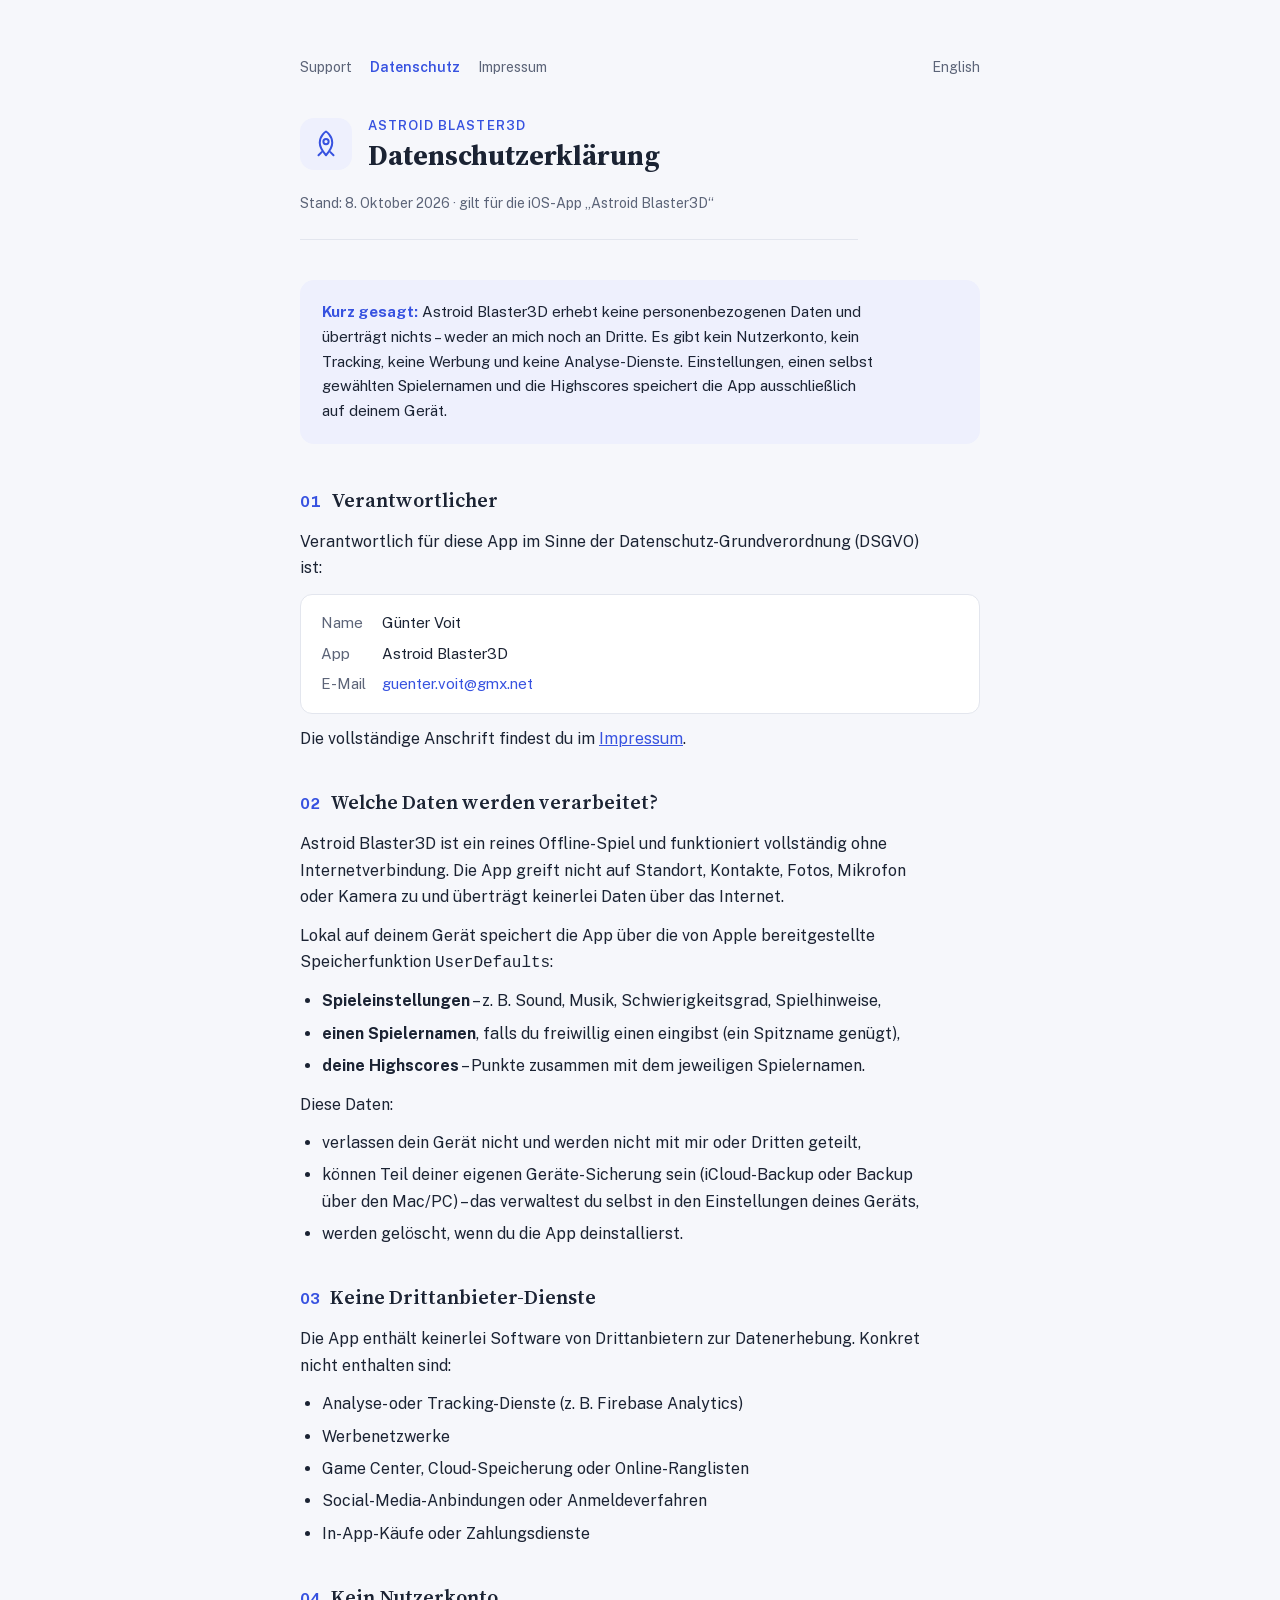
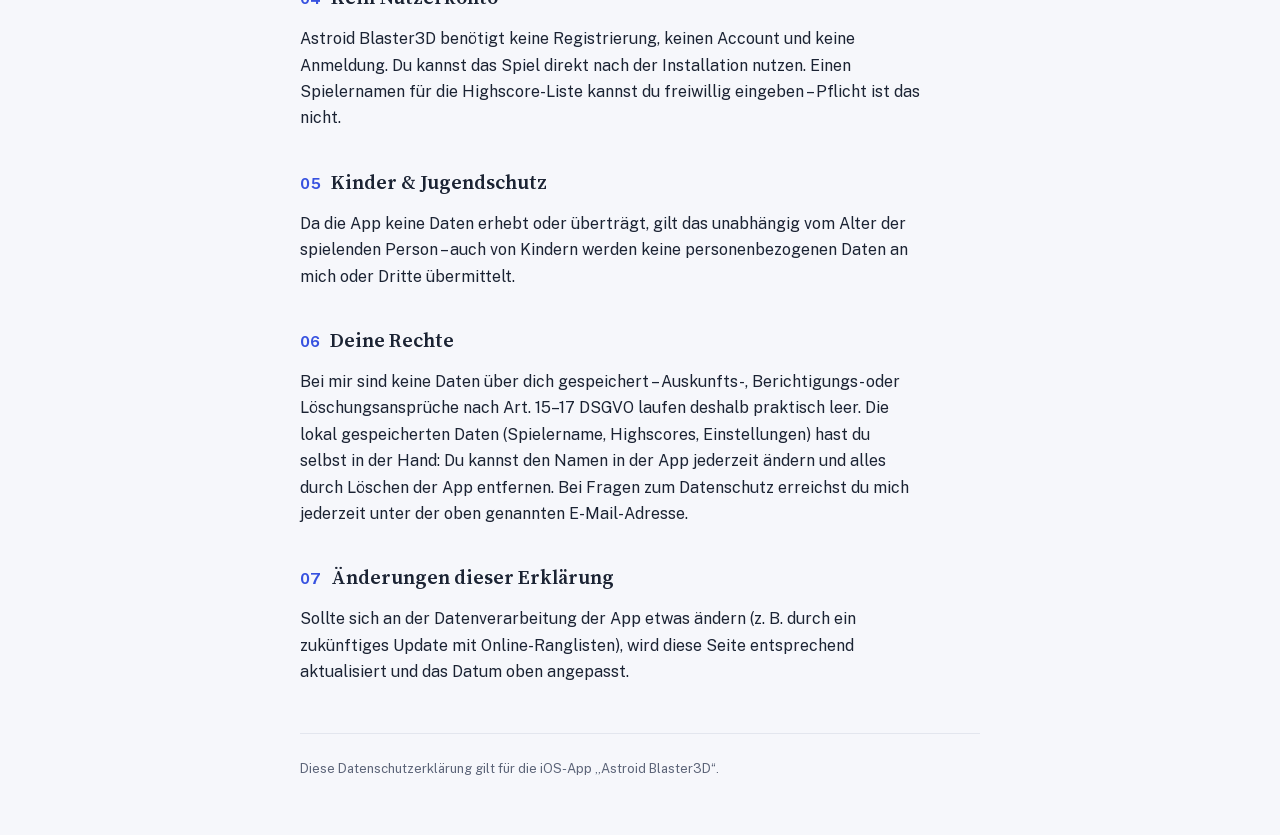
==== index.html @ 35417804 "Support- und Impressum-Seite, Datenschutz aktualisiert - Neu: Support (DE/EN) mit Kontakt und FAQ, I" ====
<!doctype html>
<html lang="de">
<head>
<meta charset="utf-8">
<meta name="viewport" content="width=device-width, initial-scale=1">
<title>Astroid Blaster3D – Datenschutz</title>
<link rel="stylesheet" href="style.css">
</head>
<body>
<main>
  <nav class="top">
    <a href="support.html">Support</a>
    <a href="index.html" aria-current="page">Datenschutz</a>
    <a href="impressum.html">Impressum</a>
    <a class="lang" href="en.html" hreflang="en">English</a>
  </nav>

  <header>
    <div class="badge">
      <svg viewBox="0 0 24 24" fill="none" xmlns="http://www.w3.org/2000/svg" aria-hidden="true">
        <path d="M12 2C12 2 17 5 17 11C17 14.5 15.5 17 12 21C8.5 17 7 14.5 7 11C7 5 12 2 12 2Z" stroke="var(--accent)" stroke-width="1.6" stroke-linejoin="round"/>
        <circle cx="12" cy="10" r="2.1" stroke="var(--accent)" stroke-width="1.6"/>
        <path d="M8.5 18.5L6 21M15.5 18.5L18 21" stroke="var(--accent)" stroke-width="1.6" stroke-linecap="round"/>
      </svg>
    </div>
    <div>
      <p class="eyebrow">Astroid Blaster3D</p>
      <h1>Datenschutzerklärung</h1>
    </div>
  </header>

  <p class="meta">Stand: 8. Oktober 2026 · gilt für die iOS-App „Astroid Blaster3D“</p>

  <div class="summary">
    <p><strong>Kurz gesagt:</strong> Astroid Blaster3D erhebt keine personenbezogenen Daten und überträgt nichts – weder an mich noch an Dritte. Es gibt kein Nutzerkonto, kein Tracking, keine Werbung und keine Analyse-Dienste. Einstellungen, einen selbst gewählten Spielernamen und die Highscores speichert die App ausschließlich auf deinem Gerät.</p>
  </div>

  <section>
    <h2><span class="num">01</span> Verantwortlicher</h2>
    <p>Verantwortlich für diese App im Sinne der Datenschutz-Grundverordnung (DSGVO) ist:</p>
    <div class="card">
      <dl>
        <dt>Name</dt><dd>Günter Voit</dd>
        <dt>App</dt><dd>Astroid Blaster3D</dd>
        <dt>E-Mail</dt><dd><a href="mailto:guenter.voit@gmx.net">guenter.voit@gmx.net</a></dd>
      </dl>
    </div>
    <p style="margin-top:12px">Die vollständige Anschrift findest du im <a href="impressum.html">Impressum</a>.</p>
  </section>

  <section>
    <h2><span class="num">02</span> Welche Daten werden verarbeitet?</h2>
    <p>Astroid Blaster3D ist ein reines Offline-Spiel und funktioniert vollständig ohne Internetverbindung. Die App greift nicht auf Standort, Kontakte, Fotos, Mikrofon oder Kamera zu und überträgt keinerlei Daten über das Internet.</p>
    <p>Lokal auf deinem Gerät speichert die App über die von Apple bereitgestellte Speicherfunktion <code>UserDefaults</code>:</p>
    <ul>
      <li><strong>Spieleinstellungen</strong> – z. B. Sound, Musik, Schwierigkeitsgrad, Spielhinweise,</li>
      <li><strong>einen Spielernamen</strong>, falls du freiwillig einen eingibst (ein Spitzname genügt),</li>
      <li><strong>deine Highscores</strong> – Punkte zusammen mit dem jeweiligen Spielernamen.</li>
    </ul>
    <p>Diese Daten:</p>
    <ul>
      <li>verlassen dein Gerät nicht und werden nicht mit mir oder Dritten geteilt,</li>
      <li>können Teil deiner eigenen Geräte-Sicherung sein (iCloud-Backup oder Backup über den Mac/PC) – das verwaltest du selbst in den Einstellungen deines Geräts,</li>
      <li>werden gelöscht, wenn du die App deinstallierst.</li>
    </ul>
  </section>

  <section>
    <h2><span class="num">03</span> Keine Drittanbieter-Dienste</h2>
    <p>Die App enthält keinerlei Software von Drittanbietern zur Datenerhebung. Konkret nicht enthalten sind:</p>
    <ul>
      <li>Analyse- oder Tracking-Dienste (z. B. Firebase Analytics)</li>
      <li>Werbenetzwerke</li>
      <li>Game Center, Cloud-Speicherung oder Online-Ranglisten</li>
      <li>Social-Media-Anbindungen oder Anmeldeverfahren</li>
      <li>In-App-Käufe oder Zahlungsdienste</li>
    </ul>
  </section>

  <section>
    <h2><span class="num">04</span> Kein Nutzerkonto</h2>
    <p>Astroid Blaster3D benötigt keine Registrierung, keinen Account und keine Anmeldung. Du kannst das Spiel direkt nach der Installation nutzen. Einen Spielernamen für die Highscore-Liste kannst du freiwillig eingeben – Pflicht ist das nicht.</p>
  </section>

  <section>
    <h2><span class="num">05</span> Kinder &amp; Jugendschutz</h2>
    <p>Da die App keine Daten erhebt oder überträgt, gilt das unabhängig vom Alter der spielenden Person – auch von Kindern werden keine personenbezogenen Daten an mich oder Dritte übermittelt.</p>
  </section>

  <section>
    <h2><span class="num">06</span> Deine Rechte</h2>
    <p>Bei mir sind keine Daten über dich gespeichert – Auskunfts-, Berichtigungs- oder Löschungsansprüche nach Art. 15–17 DSGVO laufen deshalb praktisch leer. Die lokal gespeicherten Daten (Spielername, Highscores, Einstellungen) hast du selbst in der Hand: Du kannst den Namen in der App jederzeit ändern und alles durch Löschen der App entfernen. Bei Fragen zum Datenschutz erreichst du mich jederzeit unter der oben genannten E-Mail-Adresse.</p>
  </section>

  <section>
    <h2><span class="num">07</span> Änderungen dieser Erklärung</h2>
    <p>Sollte sich an der Datenverarbeitung der App etwas ändern (z. B. durch ein zukünftiges Update mit Online-Ranglisten), wird diese Seite entsprechend aktualisiert und das Datum oben angepasst.</p>
  </section>

  <footer>
    Diese Datenschutzerklärung gilt für die iOS-App „Astroid Blaster3D“.
  </footer>
</main>
</body>
</html>
---- style.css ----
/* Schriften liegen lokal im Repo (fonts/) statt bei Google Fonts - sonst geht die
     IP-Adresse jedes Besuchers an Google (DSGVO). Beide unter SIL Open Font License,
     siehe fonts/OFL-*.txt. Variable Fonts: eine Datei deckt alle Stärken ab. */
  @font-face {
    font-family: "Public Sans";
    font-style: normal;
    font-weight: 100 900;
    font-display: swap;
    src: url("fonts/PublicSans-Variable-latin.woff2") format("woff2");
  }
  @font-face {
    font-family: "Source Serif 4";
    font-style: normal;
    font-weight: 200 900;
    font-display: swap;
    src: url("fonts/SourceSerif4-Variable-latin.woff2") format("woff2");
  }

  :root {
    --bg: #f6f7fb;
    --surface: #ffffff;
    --text: #1b2333;
    --text-muted: #5c6478;
    --accent: #3752e0;
    --accent-soft: #eef0fd;
    --border: #e3e6ee;
    color-scheme: light dark;
  }

  @media (prefers-color-scheme: dark) {
    :root:not([data-theme="light"]) {
      --bg: #0f1320;
      --surface: #161b2c;
      --text: #e9ebf4;
      --text-muted: #9aa2b8;
      --accent: #8393ff;
      --accent-soft: #1d2440;
      --border: #262d44;
    }
  }

  :root[data-theme="dark"] {
    --bg: #0f1320;
    --surface: #161b2c;
    --text: #e9ebf4;
    --text-muted: #9aa2b8;
    --accent: #8393ff;
    --accent-soft: #1d2440;
    --border: #262d44;
  }

  * { box-sizing: border-box; }

  body {
    background: var(--bg);
    color: var(--text);
    font-family: "Public Sans", -apple-system, BlinkMacSystemFont, "Segoe UI", sans-serif;
    font-size: 16px;
    line-height: 1.65;
    padding-inline: 20px;
    padding-block: 48px;
    -webkit-font-smoothing: antialiased;
  }

  main {
    max-width: 680px;
    margin: 0 auto;
  }

  h1, h2 {
    font-family: "Source Serif 4", Georgia, "Times New Roman", serif;
    text-wrap: balance;
    color: var(--text);
  }

  header {
    display: flex;
    align-items: center;
    gap: 16px;
    margin-bottom: 8px;
  }

  .badge {
    flex: none;
    width: 52px;
    height: 52px;
    border-radius: 14px;
    background: var(--accent-soft);
    display: flex;
    align-items: center;
    justify-content: center;
  }

  .badge svg { width: 30px; height: 30px; }

  .eyebrow {
    font-size: 13px;
    font-weight: 600;
    letter-spacing: 0.08em;
    text-transform: uppercase;
    color: var(--accent);
    margin: 0 0 2px;
  }

  h1 {
    font-size: 28px;
    font-weight: 700;
    margin: 0;
    line-height: 1.2;
  }

  .meta {
    color: var(--text-muted);
    font-size: 14px;
    margin: 20px 0 40px;
    padding-bottom: 24px;
    border-bottom: 1px solid var(--border);
  }

  .summary {
    background: var(--accent-soft);
    border-radius: 14px;
    padding: 20px 22px;
    margin-bottom: 40px;
    font-size: 15px;
  }

  .summary p { margin: 0; }
  .summary strong { color: var(--accent); }

  section {
    margin-bottom: 34px;
  }

  h2 {
    font-size: 20px;
    font-weight: 600;
    display: flex;
    align-items: baseline;
    gap: 10px;
    margin: 0 0 12px;
  }

  h2 .num {
    font-family: "Public Sans", sans-serif;
    font-variant-numeric: tabular-nums;
    font-weight: 700;
    color: var(--accent);
    font-size: 15px;
  }

  p { margin: 0 0 12px; max-width: 62ch; }
  p:last-child { margin-bottom: 0; }

  ul {
    margin: 0 0 12px;
    padding-left: 22px;
    max-width: 62ch;
  }
  li { margin-bottom: 6px; }

  .card {
    background: var(--surface);
    border: 1px solid var(--border);
    border-radius: 12px;
    padding: 16px 20px;
    margin-top: 12px;
  }

  .card dl {
    display: grid;
    grid-template-columns: auto 1fr;
    gap: 6px 16px;
    margin: 0;
    font-size: 15px;
  }
  .card dt { color: var(--text-muted); }
  .card dd { margin: 0; }
  .card a { color: var(--accent); text-decoration: none; }
  .card a:hover { text-decoration: underline; }

  footer {
    margin-top: 48px;
    padding-top: 24px;
    border-top: 1px solid var(--border);
    color: var(--text-muted);
    font-size: 13px;
  }

  @media (max-width: 480px) {
    h1 { font-size: 24px; }
    .badge { width: 44px; height: 44px; }
  }

  /* Navigation zwischen Support / Datenschutz / Impressum / Sprache */
  nav.top {
    display: flex;
    flex-wrap: wrap;
    gap: 6px 18px;
    font-size: 14px;
    margin-bottom: 36px;
  }
  nav.top a { color: var(--text-muted); text-decoration: none; }
  nav.top a:hover { color: var(--accent); }
  nav.top a[aria-current="page"] { color: var(--accent); font-weight: 600; }
  nav.top .lang { margin-left: auto; }

  a { color: var(--accent); }
  .faq h3 {
    font-size: 16px;
    font-weight: 600;
    margin: 18px 0 4px;
  }
  .faq h3:first-child { margin-top: 0; }
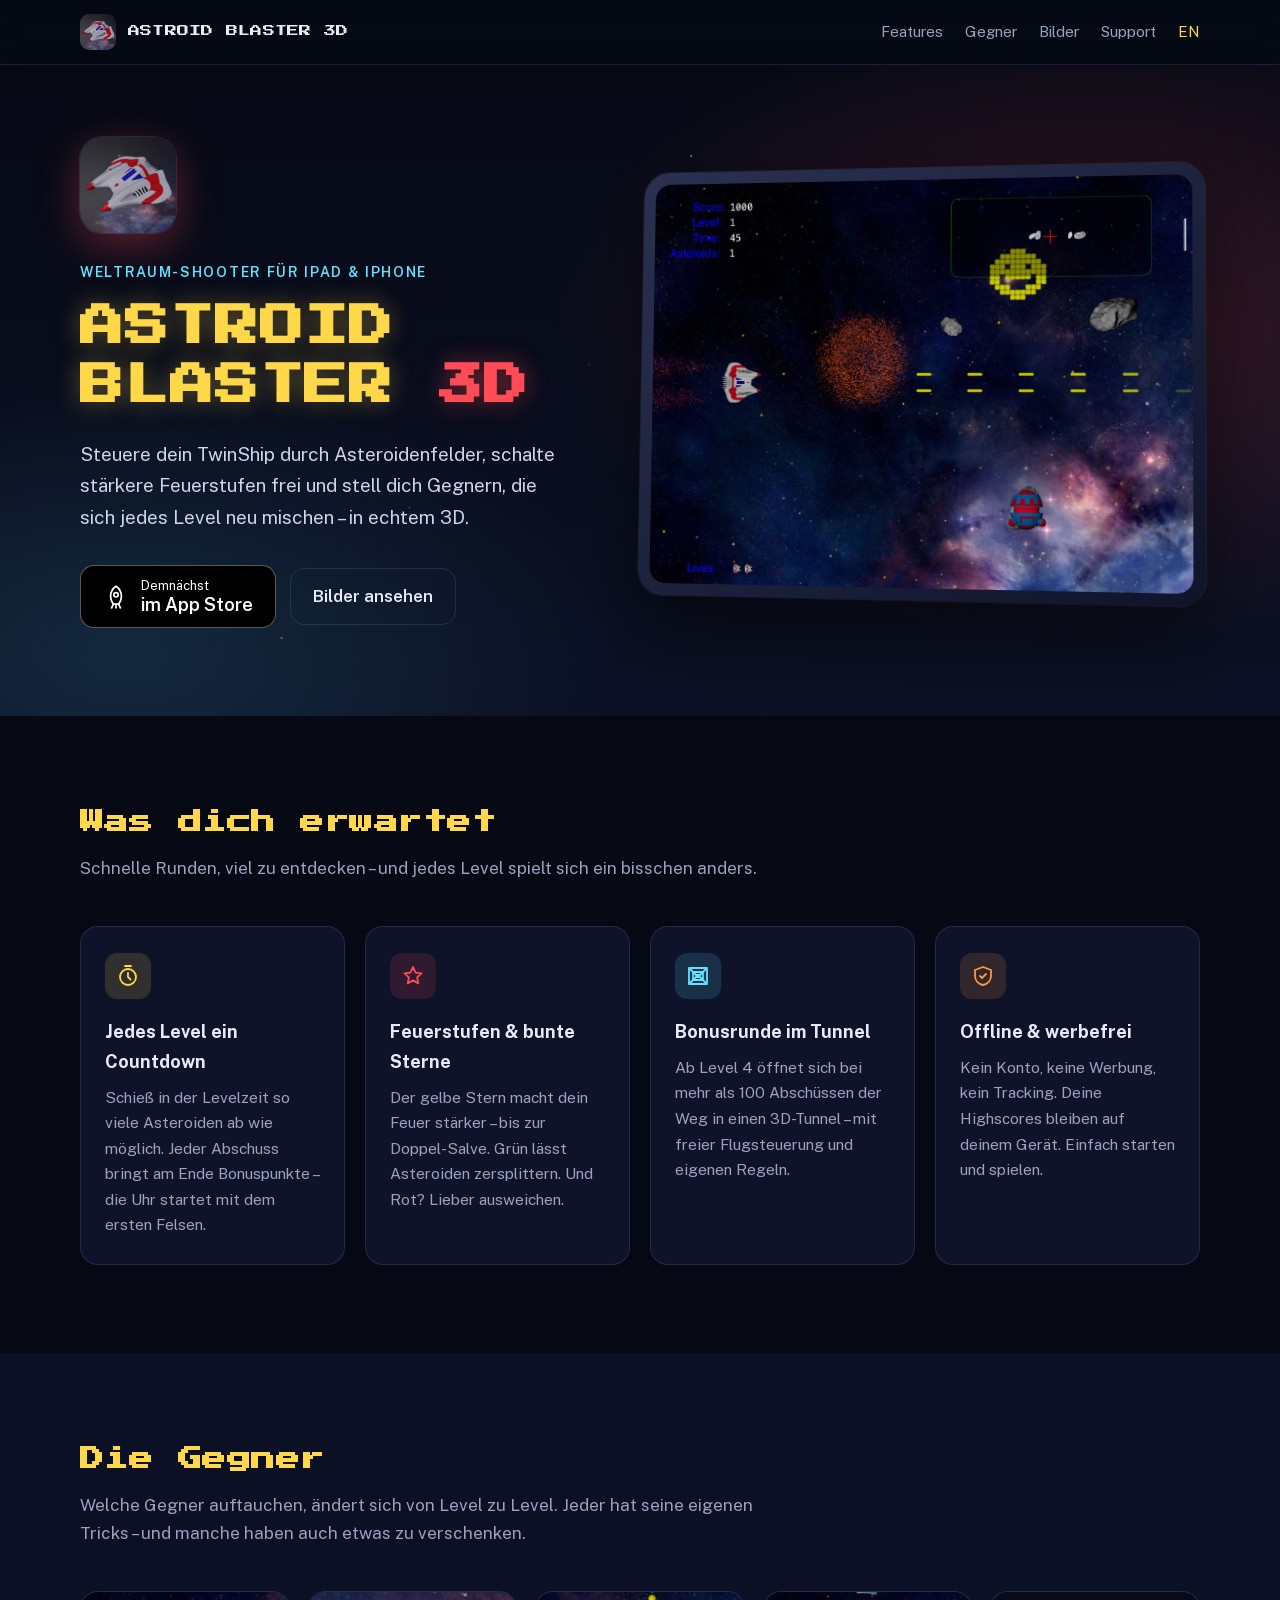
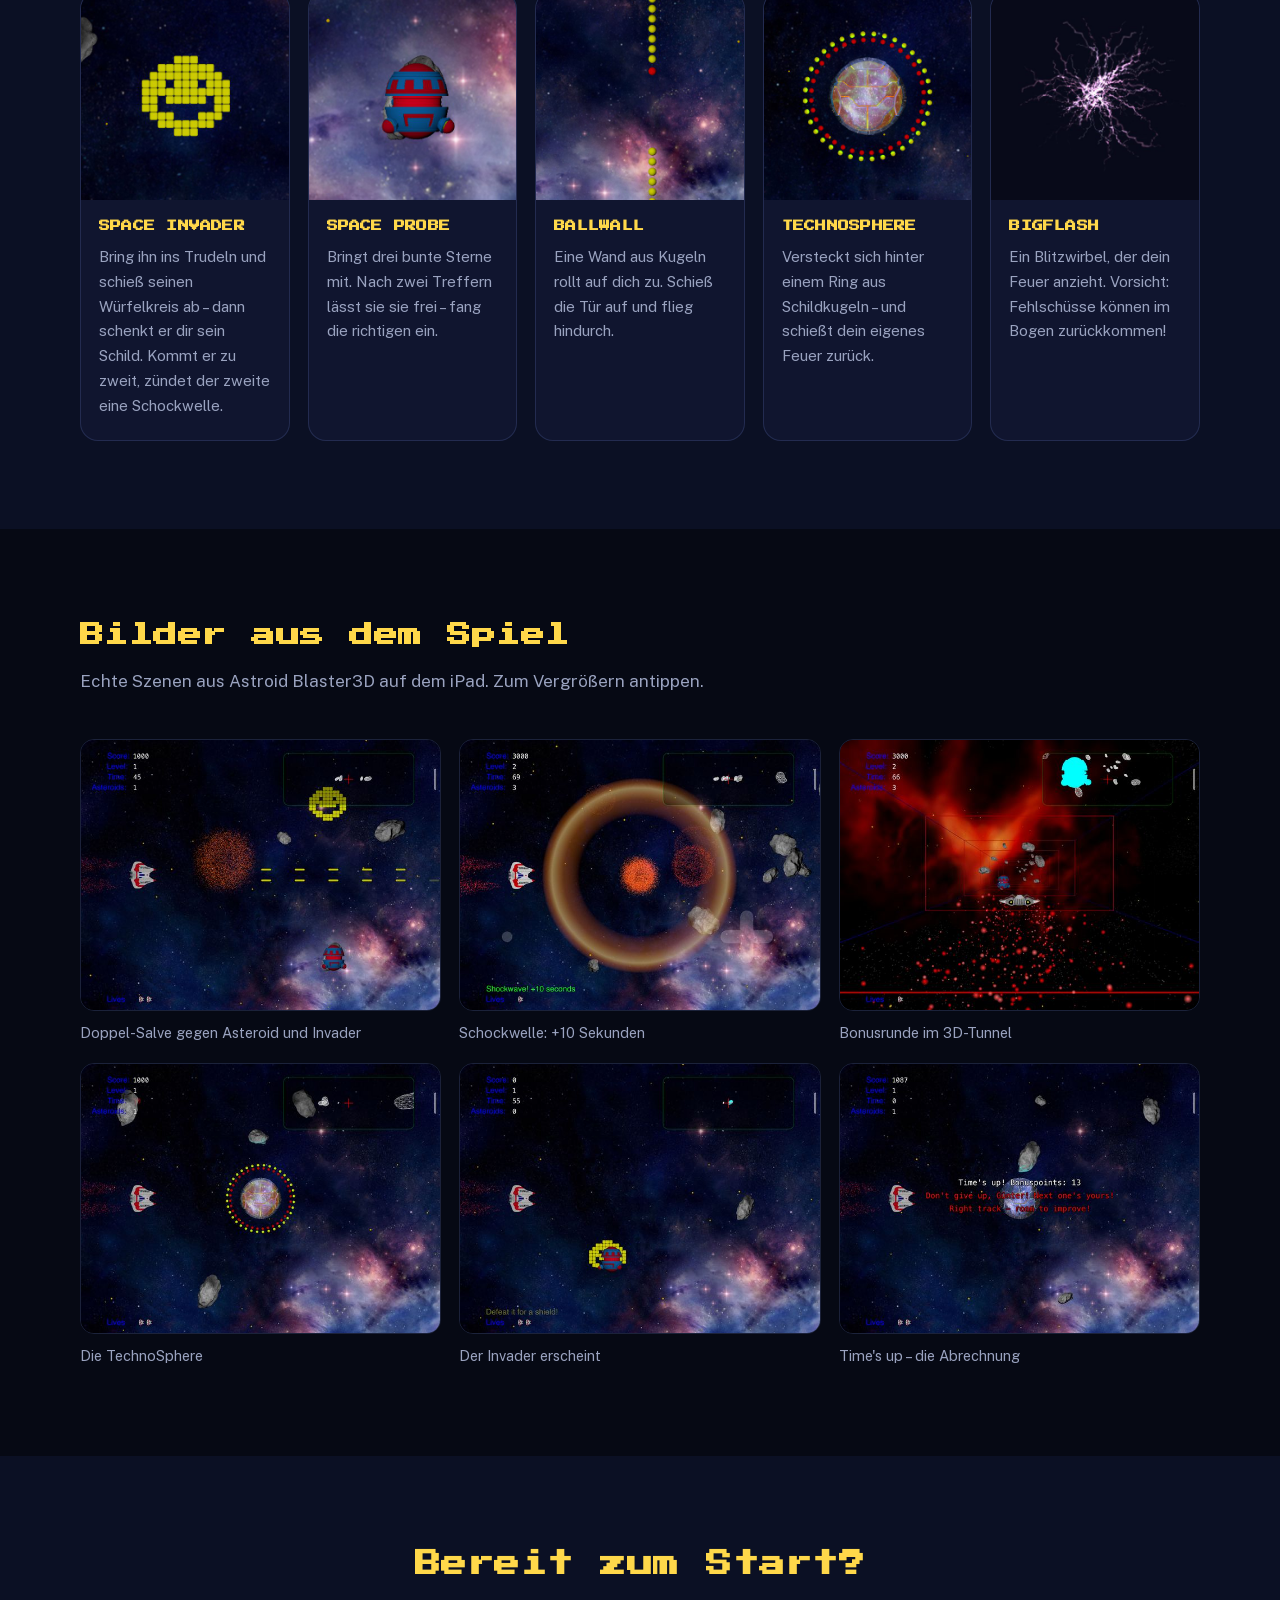
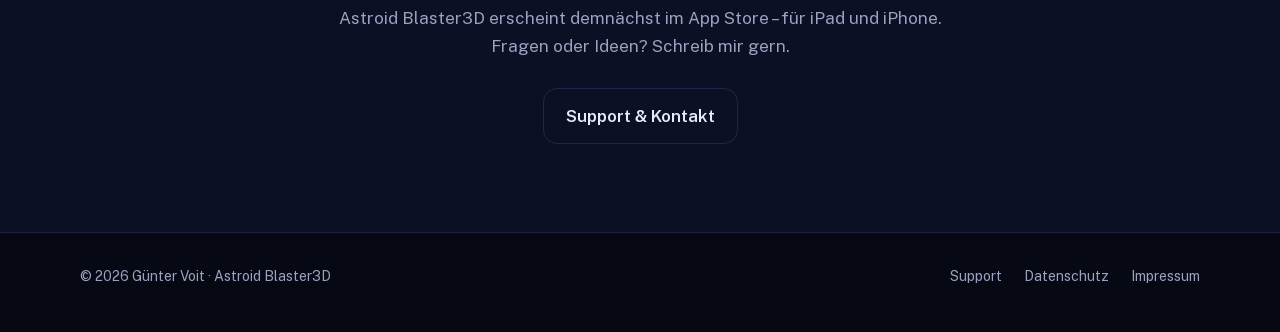
==== commit ed3dc636: "Homepage mit Spielszenen (DE/EN), Datenschutz nach datenschutz.html - Neue Startseite: Titelbild, Fe" ====
--- a/index.html
+++ b/index.html
@@ -3,103 +3,203 @@
 <head>
 <meta charset="utf-8">
 <meta name="viewport" content="width=device-width, initial-scale=1">
-<title>Astroid Blaster3D – Datenschutz</title>
-<link rel="stylesheet" href="style.css">
+<title>Astroid Blaster3D – Weltraum-Shooter für iPad und iPhone</title>
+<meta name="description" content="Astroid Blaster3D: Steuere dein TwinShip durch Asteroidenfelder, schalte Feuerstufen frei und stell dich wechselnden Gegnern – in echtem 3D. Offline, ohne Werbung, ohne Tracking.">
+<meta property="og:title" content="Astroid Blaster3D">
+<meta property="og:description" content="Weltraum-Shooter in echtem 3D für iPad und iPhone.">
+<meta property="og:image" content="https://astroid-blaster.de/img/og-image.jpg">
+<meta property="og:url" content="https://astroid-blaster.de/">
+<meta property="og:type" content="website">
+<link rel="icon" href="img/favicon.png" type="image/png">
+<link rel="apple-touch-icon" href="img/apple-touch-icon.png">
+<link rel="alternate" hreflang="en" href="https://astroid-blaster.de/index-en.html">
+<link rel="stylesheet" href="home.css">
 </head>
 <body>
+
+<header class="nav">
+  <div class="wrap">
+    <a class="brand pixel" href="index.html"><img src="img/favicon.png" alt=""><span>ASTROID BLASTER 3D</span></a>
+    <nav class="nav-links" aria-label="Hauptnavigation">
+      <a href="#features">Features</a>
+      <a href="#gegner">Gegner</a>
+      <a href="#bilder">Bilder</a>
+      <a class="keep" href="support.html">Support</a>
+      <a class="lang" href="index-en.html" hreflang="en">EN</a>
+    </nav>
+  </div>
+</header>
+
 <main>
-  <nav class="top">
-    <a href="support.html">Support</a>
-    <a href="index.html" aria-current="page">Datenschutz</a>
-    <a href="impressum.html">Impressum</a>
-    <a class="lang" href="en.html" hreflang="en">English</a>
-  </nav>
-
-  <header>
-    <div class="badge">
-      <svg viewBox="0 0 24 24" fill="none" xmlns="http://www.w3.org/2000/svg" aria-hidden="true">
-        <path d="M12 2C12 2 17 5 17 11C17 14.5 15.5 17 12 21C8.5 17 7 14.5 7 11C7 5 12 2 12 2Z" stroke="var(--accent)" stroke-width="1.6" stroke-linejoin="round"/>
-        <circle cx="12" cy="10" r="2.1" stroke="var(--accent)" stroke-width="1.6"/>
-        <path d="M8.5 18.5L6 21M15.5 18.5L18 21" stroke="var(--accent)" stroke-width="1.6" stroke-linecap="round"/>
-      </svg>
-    </div>
-    <div>
-      <p class="eyebrow">Astroid Blaster3D</p>
-      <h1>Datenschutzerklärung</h1>
-    </div>
-  </header>
-
-  <p class="meta">Stand: 8. Oktober 2026 · gilt für die iOS-App „Astroid Blaster3D“</p>
-
-  <div class="summary">
-    <p><strong>Kurz gesagt:</strong> Astroid Blaster3D erhebt keine personenbezogenen Daten und überträgt nichts – weder an mich noch an Dritte. Es gibt kein Nutzerkonto, kein Tracking, keine Werbung und keine Analyse-Dienste. Einstellungen, einen selbst gewählten Spielernamen und die Highscores speichert die App ausschließlich auf deinem Gerät.</p>
+  <section class="hero">
+    <div class="wrap">
+      <div>
+        <img class="hero-icon" src="img/icon-512.jpg" width="96" height="96" alt="App-Icon von Astroid Blaster3D: das rot-weiße TwinShip im All">
+        <p class="eyebrow">Weltraum-Shooter für iPad &amp; iPhone</p>
+        <h1 class="pixel">ASTROID BLASTER <span>3D</span></h1>
+        <p class="lead">Steuere dein TwinShip durch Asteroidenfelder, schalte stärkere Feuerstufen frei und stell dich Gegnern, die sich jedes Level neu mischen – in echtem 3D.</p>
+        <div class="cta">
+          <span class="badge-soon">
+            <svg viewBox="0 0 24 24" fill="none" stroke="currentColor" stroke-width="1.6" stroke-linecap="round" stroke-linejoin="round" aria-hidden="true"><path d="M12 2c3 2 5 5.5 5 9.5 0 2.5-1 5-2.5 7h-5C8 16.5 7 14 7 11.5 7 7.5 9 4 12 2Z"/><circle cx="12" cy="10" r="2"/><path d="M9.5 18.5 8 22M14.5 18.5 16 22M12 18.5V22"/></svg>
+            <span>Demnächst<strong>im App Store</strong></span>
+          </span>
+          <a class="btn-ghost" href="#bilder">Bilder ansehen</a>
+        </div>
+      </div>
+      <div class="device">
+        <img src="img/shot-action.jpg" width="1600" height="1200" alt="Spielszene: Das TwinShip feuert eine Doppel-Salve, ein Asteroid explodiert, oben grinst der Würfel-Smiley des Space Invaders">
+      </div>
+    </div>
+  </section>
+
+  <section id="features">
+    <div class="wrap">
+      <div class="section-head">
+        <h2 class="pixel">Was dich erwartet</h2>
+        <p>Schnelle Runden, viel zu entdecken – und jedes Level spielt sich ein bisschen anders.</p>
+      </div>
+      <div class="features">
+        <article class="feature">
+          <div class="ico" style="background:rgba(255,216,74,.14);color:var(--yellow)">
+            <svg viewBox="0 0 24 24" fill="none" stroke="currentColor" stroke-width="1.8" stroke-linecap="round" aria-hidden="true"><circle cx="12" cy="13" r="8"/><path d="M12 9v4l2.5 2.5M9 2h6"/></svg>
+          </div>
+          <h3>Jedes Level ein Countdown</h3>
+          <p>Schieß in der Levelzeit so viele Asteroiden ab wie möglich. Jeder Abschuss bringt am Ende Bonuspunkte – die Uhr startet mit dem ersten Felsen.</p>
+        </article>
+        <article class="feature">
+          <div class="ico" style="background:rgba(255,75,85,.14);color:var(--red)">
+            <svg viewBox="0 0 24 24" fill="none" stroke="currentColor" stroke-width="1.8" stroke-linejoin="round" aria-hidden="true"><path d="m12 3 2.6 5.6 6 .7-4.5 4.1 1.2 6L12 16.4 6.7 19.4l1.2-6L3.4 9.3l6-.7Z"/></svg>
+          </div>
+          <h3>Feuerstufen &amp; bunte Sterne</h3>
+          <p>Der gelbe Stern macht dein Feuer stärker – bis zur Doppel-Salve. Grün lässt Asteroiden zersplittern. Und Rot? Lieber ausweichen.</p>
+        </article>
+        <article class="feature">
+          <div class="ico" style="background:rgba(95,227,255,.14);color:var(--cyan)">
+            <svg viewBox="0 0 24 24" fill="none" stroke="currentColor" stroke-width="1.8" stroke-linejoin="round" aria-hidden="true"><path d="M3 4h18v16H3z"/><path d="M7 8h10v8H7z"/><path d="M10 11h4v2h-4zM3 4l7 7M21 4l-7 7M3 20l7-7M21 20l-7-7"/></svg>
+          </div>
+          <h3>Bonusrunde im Tunnel</h3>
+          <p>Ab Level 4 öffnet sich bei mehr als 100 Abschüssen der Weg in einen 3D-Tunnel – mit freier Flugsteuerung und eigenen Regeln.</p>
+        </article>
+        <article class="feature">
+          <div class="ico" style="background:rgba(255,154,60,.14);color:var(--orange)">
+            <svg viewBox="0 0 24 24" fill="none" stroke="currentColor" stroke-width="1.8" stroke-linecap="round" stroke-linejoin="round" aria-hidden="true"><path d="M12 3 4 6v6c0 4.5 3.4 8 8 9 4.6-1 8-4.5 8-9V6Z"/><path d="m9 12 2 2 4-4"/></svg>
+          </div>
+          <h3>Offline &amp; werbefrei</h3>
+          <p>Kein Konto, keine Werbung, kein Tracking. Deine Highscores bleiben auf deinem Gerät. Einfach starten und spielen.</p>
+        </article>
+      </div>
+    </div>
+  </section>
+
+  <section id="gegner" class="section-alt">
+    <div class="wrap">
+      <div class="section-head">
+        <h2 class="pixel">Die Gegner</h2>
+        <p>Welche Gegner auftauchen, ändert sich von Level zu Level. Jeder hat seine eigenen Tricks – und manche haben auch etwas zu verschenken.</p>
+      </div>
+      <div class="enemies">
+        <article class="enemy">
+          <img src="img/enemy-invader.jpg" width="480" height="480" loading="lazy" alt="Der Space Invader: ein gelber Smiley aus Würfeln">
+          <div>
+            <h3 class="pixel">SPACE INVADER</h3>
+            <p>Bring ihn ins Trudeln und schieß seinen Würfelkreis ab – dann schenkt er dir sein Schild. Kommt er zu zweit, zündet der zweite eine Schockwelle.</p>
+          </div>
+        </article>
+        <article class="enemy">
+          <img src="img/enemy-probe.jpg" width="480" height="480" loading="lazy" alt="Die Space Probe: eine rot-blaue Sonde">
+          <div>
+            <h3 class="pixel">SPACE PROBE</h3>
+            <p>Bringt drei bunte Sterne mit. Nach zwei Treffern lässt sie sie frei – fang die richtigen ein.</p>
+          </div>
+        </article>
+        <article class="enemy">
+          <img src="img/enemy-wall.jpg" width="480" height="480" loading="lazy" alt="Die BallWall: eine senkrechte Wand aus gelben Kugeln mit roter Tür">
+          <div>
+            <h3 class="pixel">BALLWALL</h3>
+            <p>Eine Wand aus Kugeln rollt auf dich zu. Schieß die Tür auf und flieg hindurch.</p>
+          </div>
+        </article>
+        <article class="enemy">
+          <img src="img/enemy-sphere.jpg" width="480" height="480" loading="lazy" alt="Die TechnoSphere mit ihrem Ring aus roten und gelben Schildkugeln">
+          <div>
+            <h3 class="pixel">TECHNOSPHERE</h3>
+            <p>Versteckt sich hinter einem Ring aus Schildkugeln – und schießt dein eigenes Feuer zurück.</p>
+          </div>
+        </article>
+        <article class="enemy">
+          <img src="img/enemy-bigflash.jpg" width="480" height="480" loading="lazy" alt="Der BigFlash: ein violetter Blitzwirbel">
+          <div>
+            <h3 class="pixel">BIGFLASH</h3>
+            <p>Ein Blitzwirbel, der dein Feuer anzieht. Vorsicht: Fehlschüsse können im Bogen zurückkommen!</p>
+          </div>
+        </article>
+      </div>
+    </div>
+  </section>
+
+  <section id="bilder">
+    <div class="wrap">
+      <div class="section-head">
+        <h2 class="pixel">Bilder aus dem Spiel</h2>
+        <p>Echte Szenen aus Astroid Blaster3D auf dem iPad. Zum Vergrößern antippen.</p>
+      </div>
+      <div class="gallery">
+        <figure><a href="img/shot-action.jpg" data-caption="Doppel-Salve, Explosion und der grinsende Space Invader"><img src="img/shot-action-sm.jpg" width="640" height="480" loading="lazy" alt="Doppel-Salve trifft einen Asteroiden"></a><figcaption>Doppel-Salve gegen Asteroid und Invader</figcaption></figure>
+        <figure><a href="img/shot-shockwave.jpg" data-caption="Die Schockwelle des zweiten Invaders – plus 10 Sekunden Levelzeit"><img src="img/shot-shockwave-sm.jpg" width="640" height="480" loading="lazy" alt="Orange leuchtende Schockwelle sprengt Asteroiden"></a><figcaption>Schockwelle: +10 Sekunden</figcaption></figure>
+        <figure><a href="img/shot-tunnel.jpg" data-caption="Die Bonusrunde: frei fliegen im 3D-Tunnel"><img src="img/shot-tunnel-sm.jpg" width="640" height="480" loading="lazy" alt="Das Bonus-Schiff fliegt durch einen roten Tunnel"></a><figcaption>Bonusrunde im 3D-Tunnel</figcaption></figure>
+        <figure><a href="img/shot-sphere.jpg" data-caption="Die TechnoSphere hinter ihrem Schildring"><img src="img/shot-sphere-sm.jpg" width="640" height="480" loading="lazy" alt="TechnoSphere mit Ring aus Schildkugeln"></a><figcaption>Die TechnoSphere</figcaption></figure>
+        <figure><a href="img/shot-invader.jpg" data-caption="Der Space Invader baut sich auf – besiege ihn für ein Schild"><img src="img/shot-invader-sm.jpg" width="640" height="480" loading="lazy" alt="Der Space Invader erscheint"></a><figcaption>Der Invader erscheint</figcaption></figure>
+        <figure><a href="img/shot-timesup.jpg" data-caption="Time's up! Abrechnung am Levelende"><img src="img/shot-timesup-sm.jpg" width="640" height="480" loading="lazy" alt="Levelende mit Bonuspunkten"></a><figcaption>Time's up – die Abrechnung</figcaption></figure>
+      </div>
+    </div>
+  </section>
+
+  <section class="closing section-alt">
+    <div class="wrap">
+      <h2 class="pixel">Bereit zum Start?</h2>
+      <p>Astroid Blaster3D erscheint demnächst im App Store – für iPad und iPhone. Fragen oder Ideen? Schreib mir gern.</p>
+      <div class="cta">
+        <a class="btn-ghost" href="support.html">Support &amp; Kontakt</a>
+      </div>
+    </div>
+  </section>
+</main>
+
+<footer class="site">
+  <div class="wrap">
+    <span>© 2026 Günter Voit · Astroid Blaster3D</span>
+    <nav aria-label="Rechtliches">
+      <a href="support.html">Support</a>
+      <a href="datenschutz.html">Datenschutz</a>
+      <a href="impressum.html">Impressum</a>
+    </nav>
   </div>
-
-  <section>
-    <h2><span class="num">01</span> Verantwortlicher</h2>
-    <p>Verantwortlich für diese App im Sinne der Datenschutz-Grundverordnung (DSGVO) ist:</p>
-    <div class="card">
-      <dl>
-        <dt>Name</dt><dd>Günter Voit</dd>
-        <dt>App</dt><dd>Astroid Blaster3D</dd>
-        <dt>E-Mail</dt><dd><a href="mailto:guenter.voit@gmx.net">guenter.voit@gmx.net</a></dd>
-      </dl>
-    </div>
-    <p style="margin-top:12px">Die vollständige Anschrift findest du im <a href="impressum.html">Impressum</a>.</p>
-  </section>
-
-  <section>
-    <h2><span class="num">02</span> Welche Daten werden verarbeitet?</h2>
-    <p>Astroid Blaster3D ist ein reines Offline-Spiel und funktioniert vollständig ohne Internetverbindung. Die App greift nicht auf Standort, Kontakte, Fotos, Mikrofon oder Kamera zu und überträgt keinerlei Daten über das Internet.</p>
-    <p>Lokal auf deinem Gerät speichert die App über die von Apple bereitgestellte Speicherfunktion <code>UserDefaults</code>:</p>
-    <ul>
-      <li><strong>Spieleinstellungen</strong> – z. B. Sound, Musik, Schwierigkeitsgrad, Spielhinweise,</li>
-      <li><strong>einen Spielernamen</strong>, falls du freiwillig einen eingibst (ein Spitzname genügt),</li>
-      <li><strong>deine Highscores</strong> – Punkte zusammen mit dem jeweiligen Spielernamen.</li>
-    </ul>
-    <p>Diese Daten:</p>
-    <ul>
-      <li>verlassen dein Gerät nicht und werden nicht mit mir oder Dritten geteilt,</li>
-      <li>können Teil deiner eigenen Geräte-Sicherung sein (iCloud-Backup oder Backup über den Mac/PC) – das verwaltest du selbst in den Einstellungen deines Geräts,</li>
-      <li>werden gelöscht, wenn du die App deinstallierst.</li>
-    </ul>
-  </section>
-
-  <section>
-    <h2><span class="num">03</span> Keine Drittanbieter-Dienste</h2>
-    <p>Die App enthält keinerlei Software von Drittanbietern zur Datenerhebung. Konkret nicht enthalten sind:</p>
-    <ul>
-      <li>Analyse- oder Tracking-Dienste (z. B. Firebase Analytics)</li>
-      <li>Werbenetzwerke</li>
-      <li>Game Center, Cloud-Speicherung oder Online-Ranglisten</li>
-      <li>Social-Media-Anbindungen oder Anmeldeverfahren</li>
-      <li>In-App-Käufe oder Zahlungsdienste</li>
-    </ul>
-  </section>
-
-  <section>
-    <h2><span class="num">04</span> Kein Nutzerkonto</h2>
-    <p>Astroid Blaster3D benötigt keine Registrierung, keinen Account und keine Anmeldung. Du kannst das Spiel direkt nach der Installation nutzen. Einen Spielernamen für die Highscore-Liste kannst du freiwillig eingeben – Pflicht ist das nicht.</p>
-  </section>
-
-  <section>
-    <h2><span class="num">05</span> Kinder &amp; Jugendschutz</h2>
-    <p>Da die App keine Daten erhebt oder überträgt, gilt das unabhängig vom Alter der spielenden Person – auch von Kindern werden keine personenbezogenen Daten an mich oder Dritte übermittelt.</p>
-  </section>
-
-  <section>
-    <h2><span class="num">06</span> Deine Rechte</h2>
-    <p>Bei mir sind keine Daten über dich gespeichert – Auskunfts-, Berichtigungs- oder Löschungsansprüche nach Art. 15–17 DSGVO laufen deshalb praktisch leer. Die lokal gespeicherten Daten (Spielername, Highscores, Einstellungen) hast du selbst in der Hand: Du kannst den Namen in der App jederzeit ändern und alles durch Löschen der App entfernen. Bei Fragen zum Datenschutz erreichst du mich jederzeit unter der oben genannten E-Mail-Adresse.</p>
-  </section>
-
-  <section>
-    <h2><span class="num">07</span> Änderungen dieser Erklärung</h2>
-    <p>Sollte sich an der Datenverarbeitung der App etwas ändern (z. B. durch ein zukünftiges Update mit Online-Ranglisten), wird diese Seite entsprechend aktualisiert und das Datum oben angepasst.</p>
-  </section>
-
-  <footer>
-    Diese Datenschutzerklärung gilt für die iOS-App „Astroid Blaster3D“.
-  </footer>
-</main>
+</footer>
+
+<dialog class="lightbox" id="lightbox" aria-label="Bild vergrößert">
+  <button type="button" aria-label="Schließen">×</button>
+  <img src="img/shot-action-sm.jpg" alt="">
+  <p></p>
+</dialog>
+
+<script>
+  // Galerie-Bilder groß im Dialog zeigen - ohne JavaScript öffnet der Link einfach das Bild
+  (function () {
+    var dlg = document.getElementById("lightbox");
+    if (!dlg || typeof dlg.showModal !== "function") return;
+    var img = dlg.querySelector("img"), cap = dlg.querySelector("p");
+    document.querySelectorAll(".gallery a").forEach(function (a) {
+      a.addEventListener("click", function (e) {
+        e.preventDefault();
+        img.src = a.getAttribute("href");
+        img.alt = a.querySelector("img").alt;
+        cap.textContent = a.dataset.caption || "";
+        dlg.showModal();
+      });
+    });
+    dlg.querySelector("button").addEventListener("click", function () { dlg.close(); });
+    dlg.addEventListener("click", function (e) { if (e.target === dlg) dlg.close(); });
+  })();
+</script>
 </body>
 </html>
--- a/home.css
+++ b/home.css
@@ -0,0 +1,338 @@
+/* Homepage Astroid Blaster3D - dunkles Weltraum-Design passend zum Spiel.
+   Schriften lokal (fonts/), keine externen Anfragen. */
+
+@font-face {
+  font-family: "Press Start 2P";
+  src: url("fonts/PressStart2P-Regular.ttf") format("truetype");
+  font-display: swap;
+}
+@font-face {
+  font-family: "Public Sans";
+  font-style: normal;
+  font-weight: 100 900;
+  font-display: swap;
+  src: url("fonts/PublicSans-Variable-latin.woff2") format("woff2");
+}
+
+:root {
+  --bg: #060914;
+  --bg-2: #0b1024;
+  --surface: rgba(18, 24, 52, 0.72);
+  --border: rgba(140, 160, 255, 0.16);
+  --text: #e8ebf7;
+  --muted: #9aa3c0;
+  --yellow: #ffd84a;
+  --red: #ff4b55;
+  --cyan: #5fe3ff;
+  --orange: #ff9a3c;
+  --radius: 18px;
+  color-scheme: dark;
+}
+
+* { box-sizing: border-box; }
+
+html { scroll-behavior: smooth; }
+
+body {
+  margin: 0;
+  background: var(--bg);
+  color: var(--text);
+  font-family: "Public Sans", -apple-system, BlinkMacSystemFont, "Segoe UI", sans-serif;
+  font-size: 17px;
+  line-height: 1.65;
+  -webkit-font-smoothing: antialiased;
+}
+
+img { max-width: 100%; height: auto; display: block; }
+a { color: var(--cyan); }
+
+.pixel {
+  font-family: "Press Start 2P", ui-monospace, monospace;
+  letter-spacing: 0.02em;
+}
+
+.wrap {
+  max-width: 1160px;
+  margin: 0 auto;
+  padding-inline: 20px;
+}
+
+/* ---------- Navigation ---------- */
+.nav {
+  position: sticky;
+  top: 0;
+  z-index: 10;
+  background: rgba(6, 9, 20, 0.78);
+  backdrop-filter: blur(12px);
+  -webkit-backdrop-filter: blur(12px);
+  border-bottom: 1px solid var(--border);
+}
+.nav .wrap {
+  display: flex;
+  align-items: center;
+  gap: 24px;
+  height: 64px;
+}
+.brand {
+  display: flex;
+  align-items: center;
+  gap: 12px;
+  color: var(--text);
+  text-decoration: none;
+  font-size: 12px;
+  white-space: nowrap;
+}
+.brand img { width: 36px; height: 36px; border-radius: 9px; }
+.nav-links {
+  display: flex;
+  gap: 22px;
+  margin-left: auto;
+  font-size: 15px;
+}
+.nav-links a { color: var(--muted); text-decoration: none; }
+.nav-links a:hover { color: var(--text); }
+.nav-links .lang { color: var(--yellow); }
+
+/* ---------- Hero ---------- */
+.hero {
+  position: relative;
+  overflow: hidden;
+  padding: 72px 0 88px;
+  background:
+    radial-gradient(ellipse 60% 70% at 85% 40%, rgba(255, 75, 85, 0.20), transparent 70%),
+    radial-gradient(ellipse 55% 60% at 10% 90%, rgba(95, 227, 255, 0.12), transparent 70%),
+    linear-gradient(180deg, var(--bg) 0%, var(--bg-2) 100%);
+}
+.hero::before {
+  /* Sternenfeld */
+  content: "";
+  position: absolute;
+  inset: 0;
+  background-image:
+    radial-gradient(1px 1px at 12% 22%, #fff9, transparent),
+    radial-gradient(1px 1px at 32% 68%, #fff7, transparent),
+    radial-gradient(1.5px 1.5px at 54% 14%, #fffa, transparent),
+    radial-gradient(1px 1px at 71% 82%, #fff6, transparent),
+    radial-gradient(1px 1px at 88% 30%, #fff8, transparent),
+    radial-gradient(1.5px 1.5px at 22% 88%, #fff7, transparent),
+    radial-gradient(1px 1px at 46% 46%, #fff5, transparent),
+    radial-gradient(1px 1px at 93% 64%, #fff7, transparent);
+  pointer-events: none;
+}
+.hero .wrap {
+  position: relative;
+  display: grid;
+  grid-template-columns: 1fr 1.15fr;
+  gap: 56px;
+  align-items: center;
+}
+.hero-icon {
+  width: 96px;
+  height: 96px;
+  border-radius: 22px;
+  box-shadow: 0 12px 40px rgba(255, 75, 85, 0.35), 0 0 0 1px var(--border);
+  margin-bottom: 28px;
+}
+.eyebrow {
+  color: var(--cyan);
+  font-weight: 600;
+  font-size: 14px;
+  letter-spacing: 0.12em;
+  text-transform: uppercase;
+  margin: 0 0 14px;
+}
+.hero h1 {
+  font-size: clamp(26px, 4.2vw, 44px);
+  line-height: 1.35;
+  margin: 0 0 22px;
+  color: var(--yellow);
+  text-shadow: 0 0 24px rgba(255, 216, 74, 0.35);
+  text-wrap: balance;
+}
+.hero h1 span { color: var(--red); text-shadow: 0 0 24px rgba(255, 75, 85, 0.45); }
+.lead {
+  font-size: 19px;
+  color: #cfd5ec;
+  margin: 0 0 32px;
+  max-width: 34em;
+}
+.cta {
+  display: flex;
+  flex-wrap: wrap;
+  gap: 14px;
+  align-items: center;
+}
+.badge-soon {
+  display: inline-flex;
+  align-items: center;
+  gap: 12px;
+  padding: 12px 22px;
+  border-radius: 14px;
+  background: #000;
+  border: 1px solid rgba(255, 255, 255, 0.35);
+  color: #fff;
+  font-size: 13px;
+  line-height: 1.2;
+}
+.badge-soon svg { width: 26px; height: 26px; flex: none; }
+.badge-soon strong { display: block; font-size: 18px; font-weight: 600; }
+.btn-ghost {
+  padding: 13px 22px;
+  border-radius: 14px;
+  border: 1px solid var(--border);
+  color: var(--text);
+  text-decoration: none;
+  font-weight: 600;
+}
+.btn-ghost:hover { border-color: var(--cyan); color: var(--cyan); }
+
+.device {
+  border-radius: 26px;
+  padding: 12px;
+  background: linear-gradient(145deg, #2a3150, #10142a);
+  box-shadow: 0 30px 80px rgba(0, 0, 0, 0.6), 0 0 0 1px var(--border);
+  transform: perspective(1400px) rotateY(-8deg) rotateX(3deg);
+}
+.device img { border-radius: 16px; width: 100%; height: auto; aspect-ratio: 4 / 3; object-fit: cover; }
+
+/* ---------- Abschnitte ---------- */
+section { padding: 88px 0; }
+.section-alt { background: var(--bg-2); }
+.section-head { max-width: 680px; margin-bottom: 44px; }
+.section-head h2 {
+  font-size: clamp(18px, 2.4vw, 24px);
+  line-height: 1.5;
+  margin: 0 0 14px;
+  color: var(--yellow);
+}
+.section-head p { color: var(--muted); margin: 0; }
+
+/* Features */
+.features {
+  display: grid;
+  grid-template-columns: repeat(4, 1fr);
+  gap: 20px;
+}
+.feature {
+  background: var(--surface);
+  border: 1px solid var(--border);
+  border-radius: var(--radius);
+  padding: 26px 24px;
+}
+.feature .ico {
+  width: 46px;
+  height: 46px;
+  border-radius: 12px;
+  display: grid;
+  place-items: center;
+  margin-bottom: 18px;
+}
+.feature .ico svg { width: 24px; height: 24px; }
+.feature h3 { font-size: 18px; margin: 0 0 8px; }
+.feature p { margin: 0; color: var(--muted); font-size: 15.5px; }
+
+/* Gegner */
+.enemies {
+  display: grid;
+  grid-template-columns: repeat(5, 1fr);
+  gap: 18px;
+}
+.enemy {
+  background: var(--surface);
+  border: 1px solid var(--border);
+  border-radius: var(--radius);
+  overflow: hidden;
+  display: flex;
+  flex-direction: column;
+}
+.enemy img { aspect-ratio: 1; object-fit: cover; width: 100%; }
+.enemy div { padding: 18px 18px 22px; }
+.enemy h3 { font-size: 11px; line-height: 1.6; margin: 0 0 10px; color: var(--yellow); }
+.enemy p { margin: 0; color: var(--muted); font-size: 15px; }
+
+/* Galerie */
+.gallery {
+  display: grid;
+  grid-template-columns: repeat(3, 1fr);
+  gap: 18px;
+}
+.gallery figure { margin: 0; }
+.gallery a {
+  display: block;
+  border-radius: 14px;
+  overflow: hidden;
+  border: 1px solid var(--border);
+  transition: transform 0.2s ease, border-color 0.2s ease;
+}
+.gallery a:hover { transform: translateY(-3px); border-color: var(--cyan); }
+.gallery img { aspect-ratio: 4 / 3; object-fit: cover; width: 100%; }
+.gallery figcaption { color: var(--muted); font-size: 14.5px; margin-top: 10px; }
+
+/* Lightbox */
+dialog.lightbox {
+  padding: 0;
+  border: none;
+  background: transparent;
+  max-width: min(1400px, 94vw);
+}
+dialog.lightbox::backdrop { background: rgba(3, 5, 12, 0.88); }
+dialog.lightbox img { border-radius: 12px; max-height: 86vh; width: auto; margin: 0 auto; }
+dialog.lightbox p { text-align: center; color: var(--text); margin: 12px 0 0; }
+dialog.lightbox button {
+  position: absolute;
+  top: 10px;
+  right: 10px;
+  width: 40px;
+  height: 40px;
+  border-radius: 50%;
+  border: none;
+  background: rgba(0, 0, 0, 0.6);
+  color: #fff;
+  font-size: 22px;
+  cursor: pointer;
+}
+
+/* Abschluss */
+.closing { text-align: center; }
+.closing h2 { font-size: clamp(18px, 2.6vw, 26px); line-height: 1.6; color: var(--yellow); margin: 0 0 18px; }
+.closing p { color: var(--muted); max-width: 36em; margin: 0 auto 28px; }
+.closing .cta { justify-content: center; }
+
+/* Footer */
+footer.site {
+  border-top: 1px solid var(--border);
+  padding: 32px 0 44px;
+  color: var(--muted);
+  font-size: 14px;
+}
+footer.site .wrap { display: flex; flex-wrap: wrap; gap: 12px 28px; align-items: center; }
+footer.site nav { display: flex; gap: 22px; margin-left: auto; }
+footer.site a { color: var(--muted); text-decoration: none; }
+footer.site a:hover { color: var(--text); }
+
+/* ---------- Responsive ---------- */
+@media (max-width: 1000px) {
+  .features { grid-template-columns: repeat(2, 1fr); }
+  .enemies { grid-template-columns: repeat(3, 1fr); }
+}
+@media (max-width: 860px) {
+  .hero { padding: 48px 0 64px; }
+  .hero .wrap { grid-template-columns: 1fr; gap: 40px; }
+  .device { transform: none; }
+  .gallery { grid-template-columns: repeat(2, 1fr); }
+  .nav-links a:not(.lang):not(.keep) { display: none; }
+}
+@media (max-width: 560px) {
+  body { font-size: 16px; }
+  section { padding: 64px 0; }
+  .brand span { display: none; }
+  .features, .gallery { grid-template-columns: 1fr; }
+  .enemies { grid-template-columns: repeat(2, 1fr); }
+  .lead { font-size: 17px; }
+  footer.site nav { margin-left: 0; }
+}
+
+@media (prefers-reduced-motion: reduce) {
+  html { scroll-behavior: auto; }
+  .gallery a { transition: none; }
+}
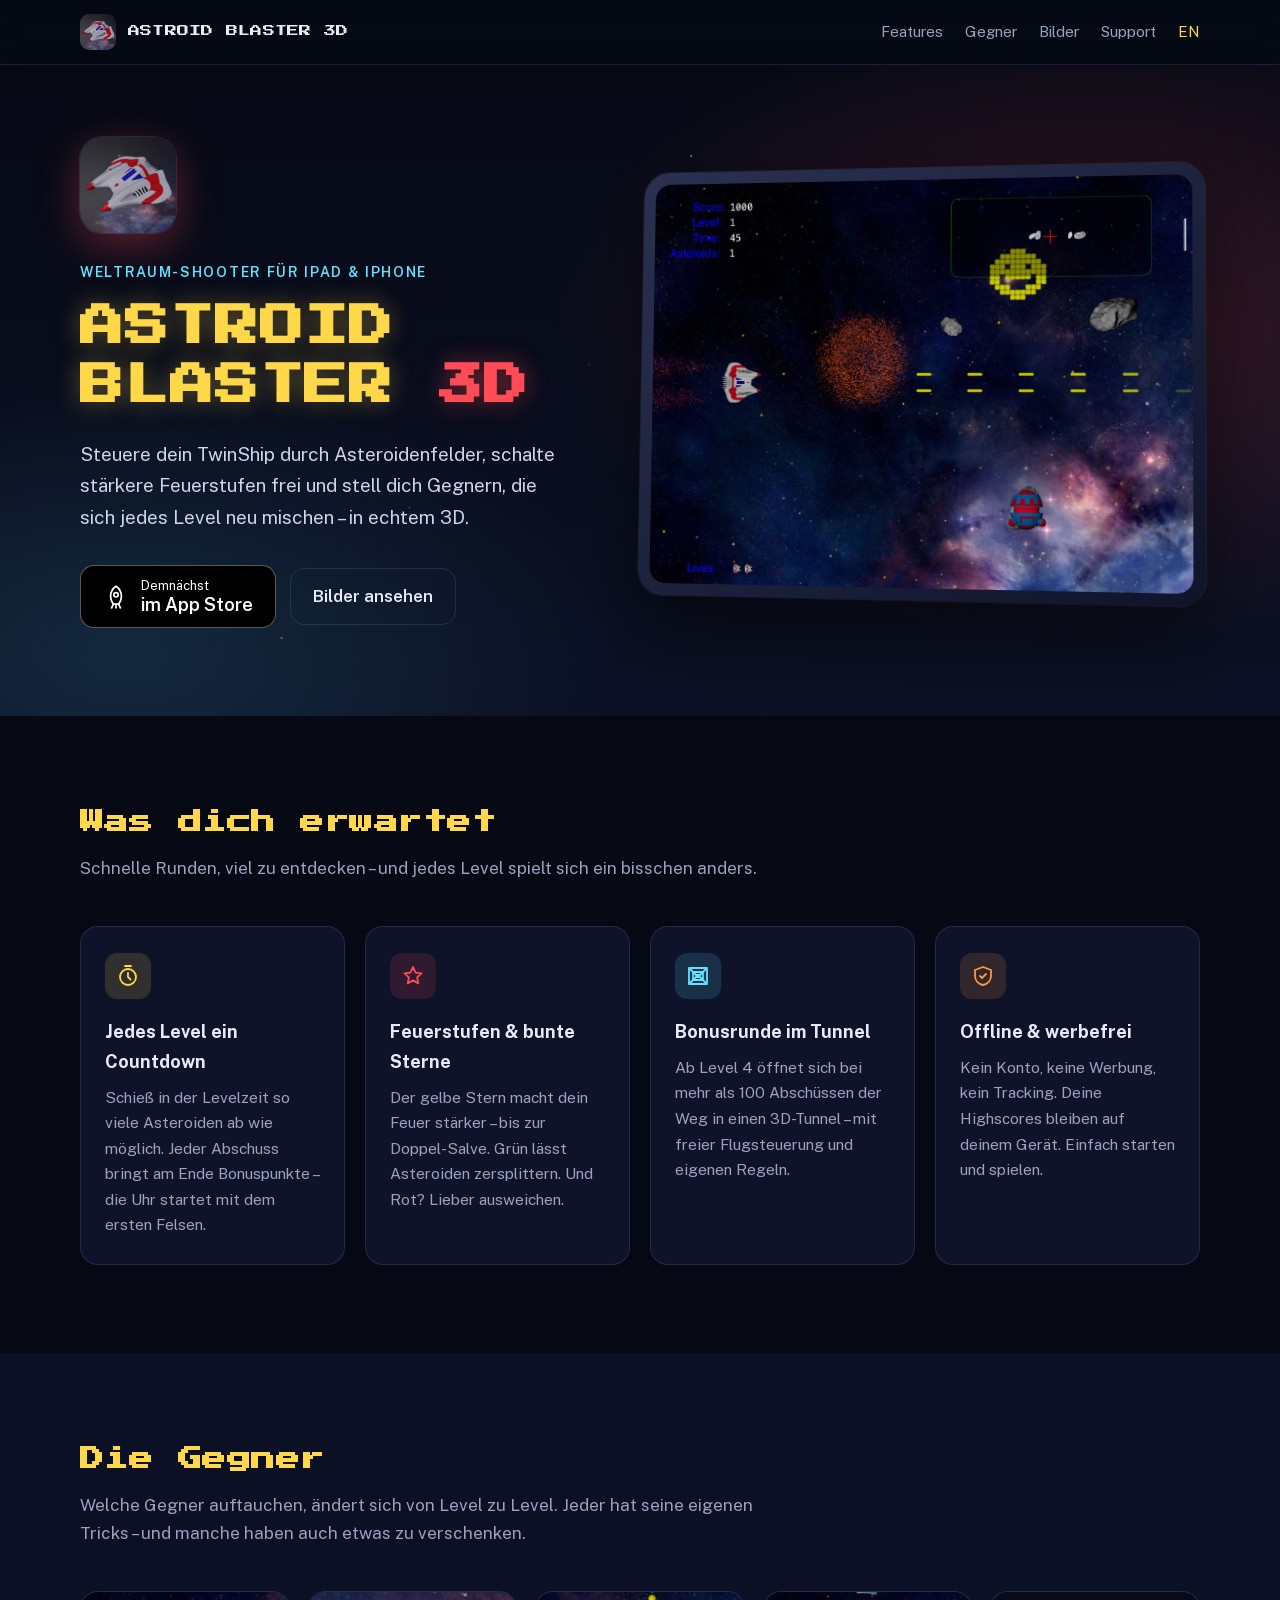
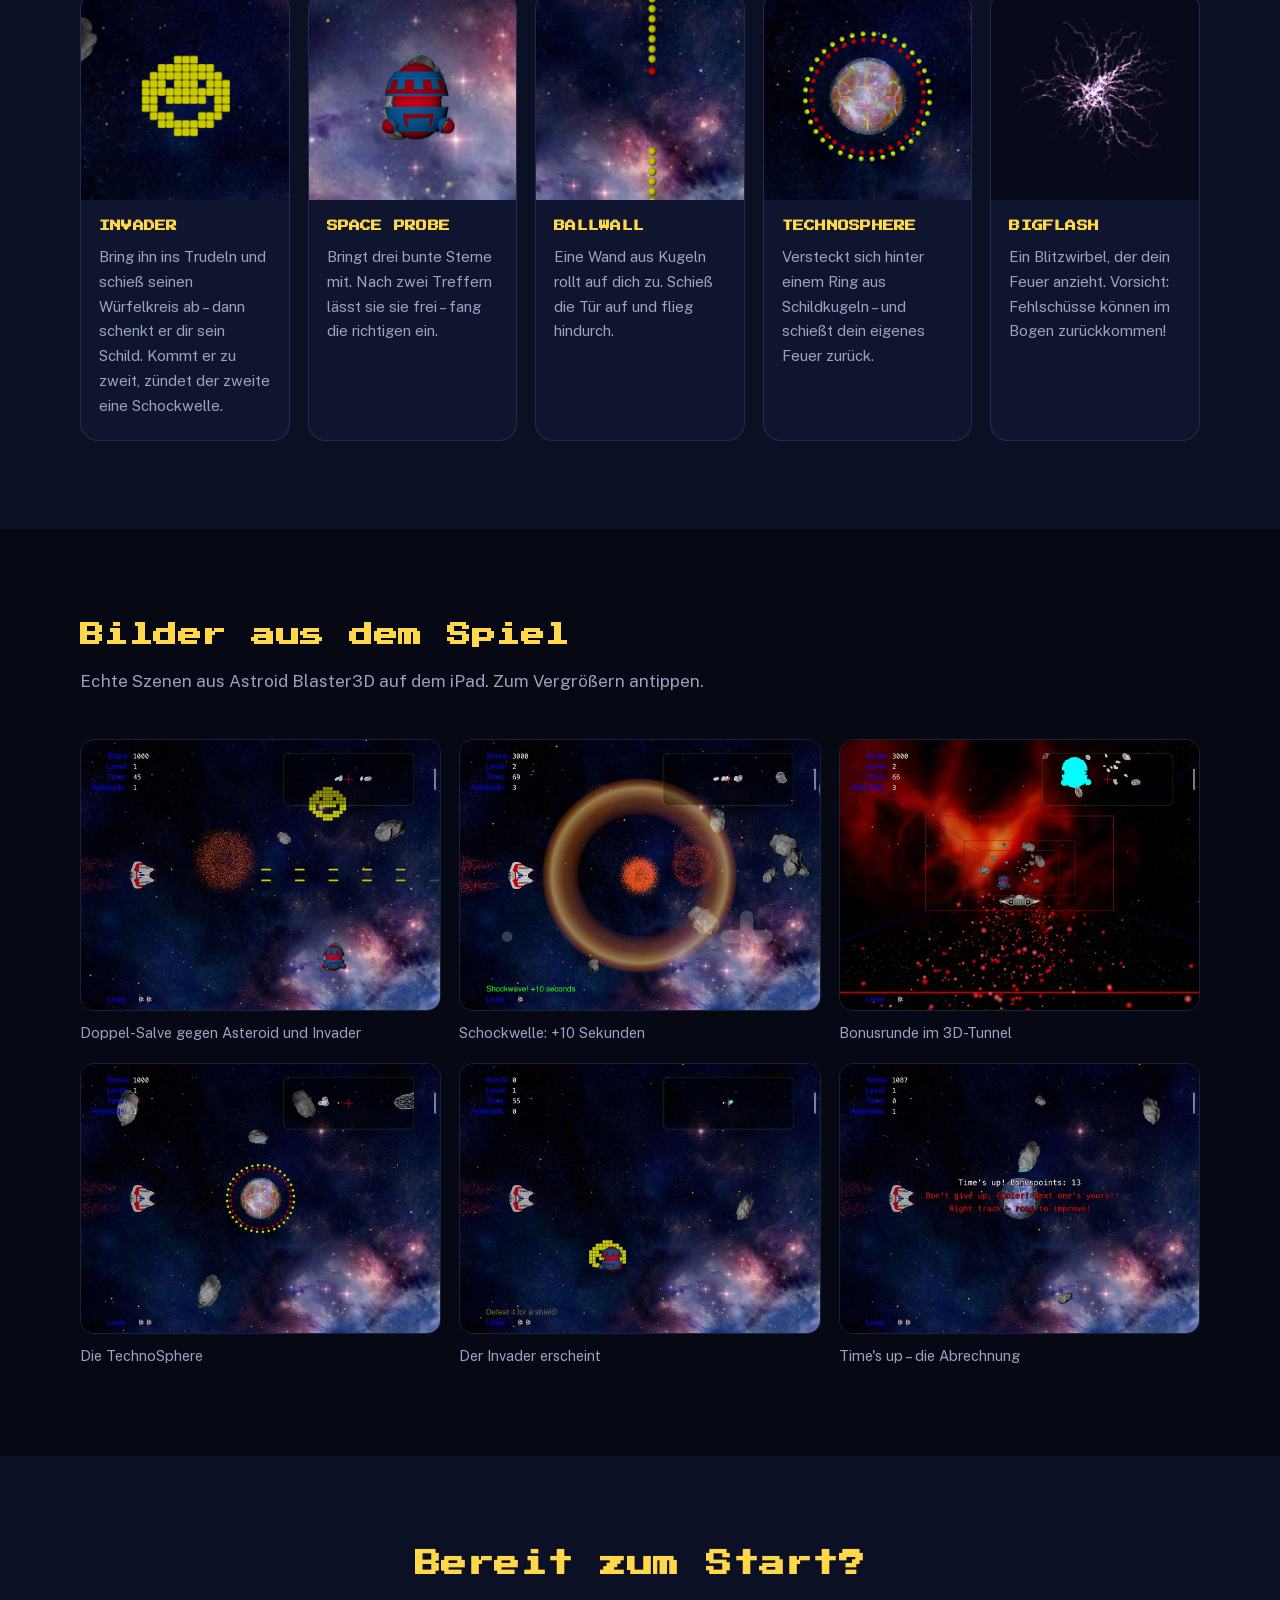
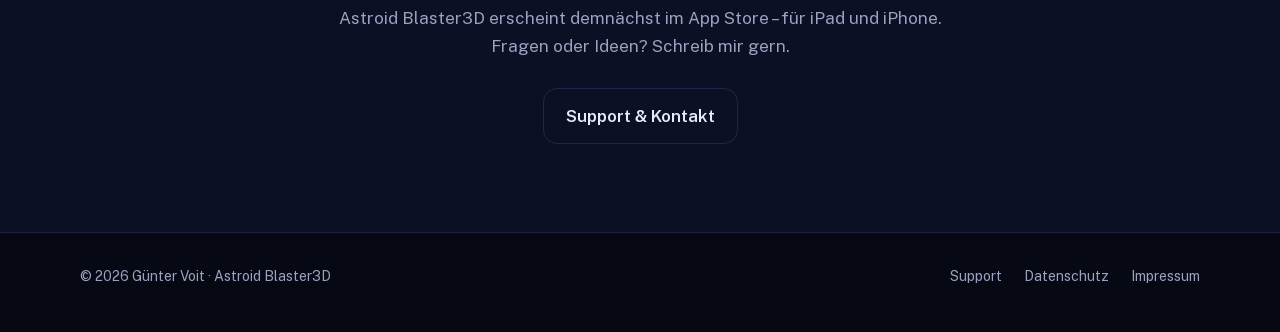
==== commit d64089b9: "Gegnername „Invader“ statt „Space Invader“ (Markenname von Taito) Co-Authored-By: Claude Opus 5.5 <n" ====
--- a/index.html
+++ b/index.html
@@ -47,7 +47,7 @@
         </div>
       </div>
       <div class="device">
-        <img src="img/shot-action.jpg" width="1600" height="1200" alt="Spielszene: Das TwinShip feuert eine Doppel-Salve, ein Asteroid explodiert, oben grinst der Würfel-Smiley des Space Invaders">
+        <img src="img/shot-action.jpg" width="1600" height="1200" alt="Spielszene: Das TwinShip feuert eine Doppel-Salve, ein Asteroid explodiert, oben grinst der Würfel-Smiley des Invaders">
       </div>
     </div>
   </section>
@@ -99,9 +99,9 @@
       </div>
       <div class="enemies">
         <article class="enemy">
-          <img src="img/enemy-invader.jpg" width="480" height="480" loading="lazy" alt="Der Space Invader: ein gelber Smiley aus Würfeln">
-          <div>
-            <h3 class="pixel">SPACE INVADER</h3>
+          <img src="img/enemy-invader.jpg" width="480" height="480" loading="lazy" alt="Der Invader: ein gelber Smiley aus Würfeln">
+          <div>
+            <h3 class="pixel">INVADER</h3>
             <p>Bring ihn ins Trudeln und schieß seinen Würfelkreis ab – dann schenkt er dir sein Schild. Kommt er zu zweit, zündet der zweite eine Schockwelle.</p>
           </div>
         </article>
@@ -144,11 +144,11 @@
         <p>Echte Szenen aus Astroid Blaster3D auf dem iPad. Zum Vergrößern antippen.</p>
       </div>
       <div class="gallery">
-        <figure><a href="img/shot-action.jpg" data-caption="Doppel-Salve, Explosion und der grinsende Space Invader"><img src="img/shot-action-sm.jpg" width="640" height="480" loading="lazy" alt="Doppel-Salve trifft einen Asteroiden"></a><figcaption>Doppel-Salve gegen Asteroid und Invader</figcaption></figure>
+        <figure><a href="img/shot-action.jpg" data-caption="Doppel-Salve, Explosion und der grinsende Invader"><img src="img/shot-action-sm.jpg" width="640" height="480" loading="lazy" alt="Doppel-Salve trifft einen Asteroiden"></a><figcaption>Doppel-Salve gegen Asteroid und Invader</figcaption></figure>
         <figure><a href="img/shot-shockwave.jpg" data-caption="Die Schockwelle des zweiten Invaders – plus 10 Sekunden Levelzeit"><img src="img/shot-shockwave-sm.jpg" width="640" height="480" loading="lazy" alt="Orange leuchtende Schockwelle sprengt Asteroiden"></a><figcaption>Schockwelle: +10 Sekunden</figcaption></figure>
         <figure><a href="img/shot-tunnel.jpg" data-caption="Die Bonusrunde: frei fliegen im 3D-Tunnel"><img src="img/shot-tunnel-sm.jpg" width="640" height="480" loading="lazy" alt="Das Bonus-Schiff fliegt durch einen roten Tunnel"></a><figcaption>Bonusrunde im 3D-Tunnel</figcaption></figure>
         <figure><a href="img/shot-sphere.jpg" data-caption="Die TechnoSphere hinter ihrem Schildring"><img src="img/shot-sphere-sm.jpg" width="640" height="480" loading="lazy" alt="TechnoSphere mit Ring aus Schildkugeln"></a><figcaption>Die TechnoSphere</figcaption></figure>
-        <figure><a href="img/shot-invader.jpg" data-caption="Der Space Invader baut sich auf – besiege ihn für ein Schild"><img src="img/shot-invader-sm.jpg" width="640" height="480" loading="lazy" alt="Der Space Invader erscheint"></a><figcaption>Der Invader erscheint</figcaption></figure>
+        <figure><a href="img/shot-invader.jpg" data-caption="Der Invader baut sich auf – besiege ihn für ein Schild"><img src="img/shot-invader-sm.jpg" width="640" height="480" loading="lazy" alt="Der Invader erscheint"></a><figcaption>Der Invader erscheint</figcaption></figure>
         <figure><a href="img/shot-timesup.jpg" data-caption="Time's up! Abrechnung am Levelende"><img src="img/shot-timesup-sm.jpg" width="640" height="480" loading="lazy" alt="Levelende mit Bonuspunkten"></a><figcaption>Time's up – die Abrechnung</figcaption></figure>
       </div>
     </div>
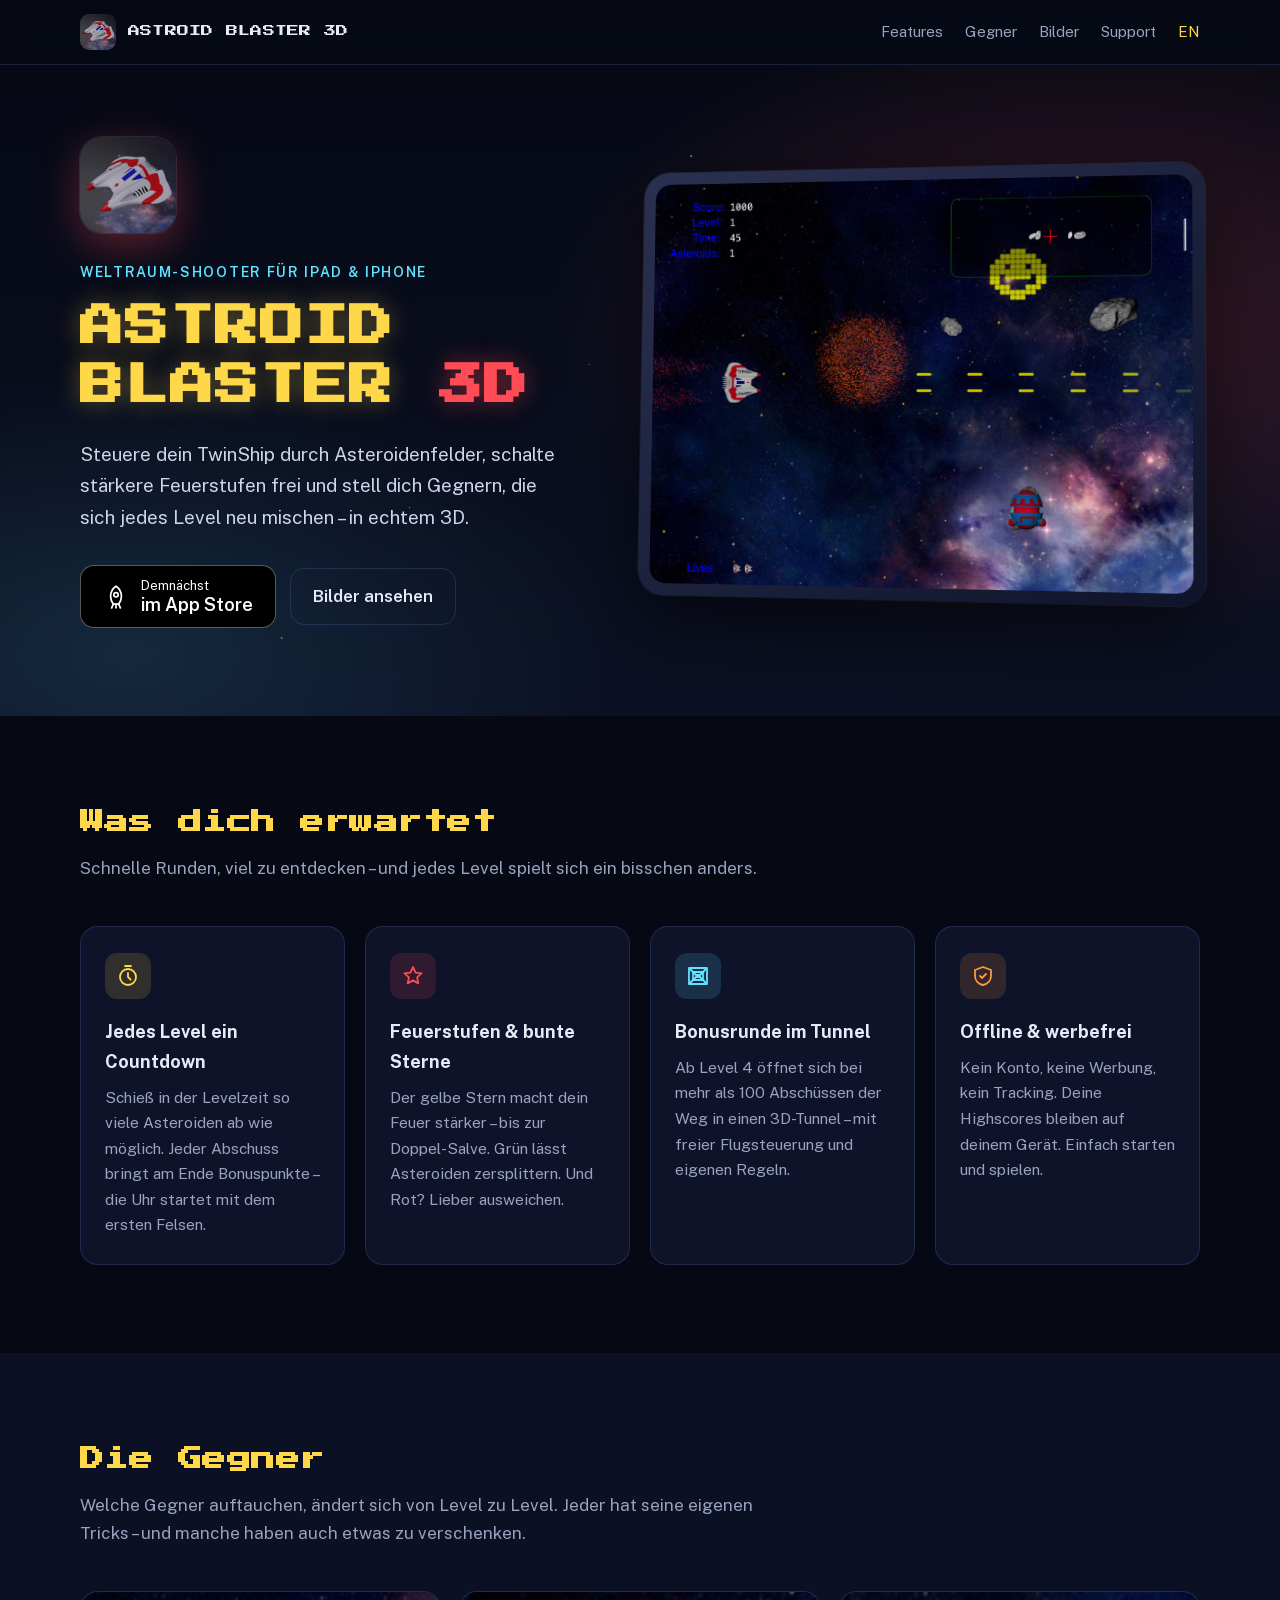
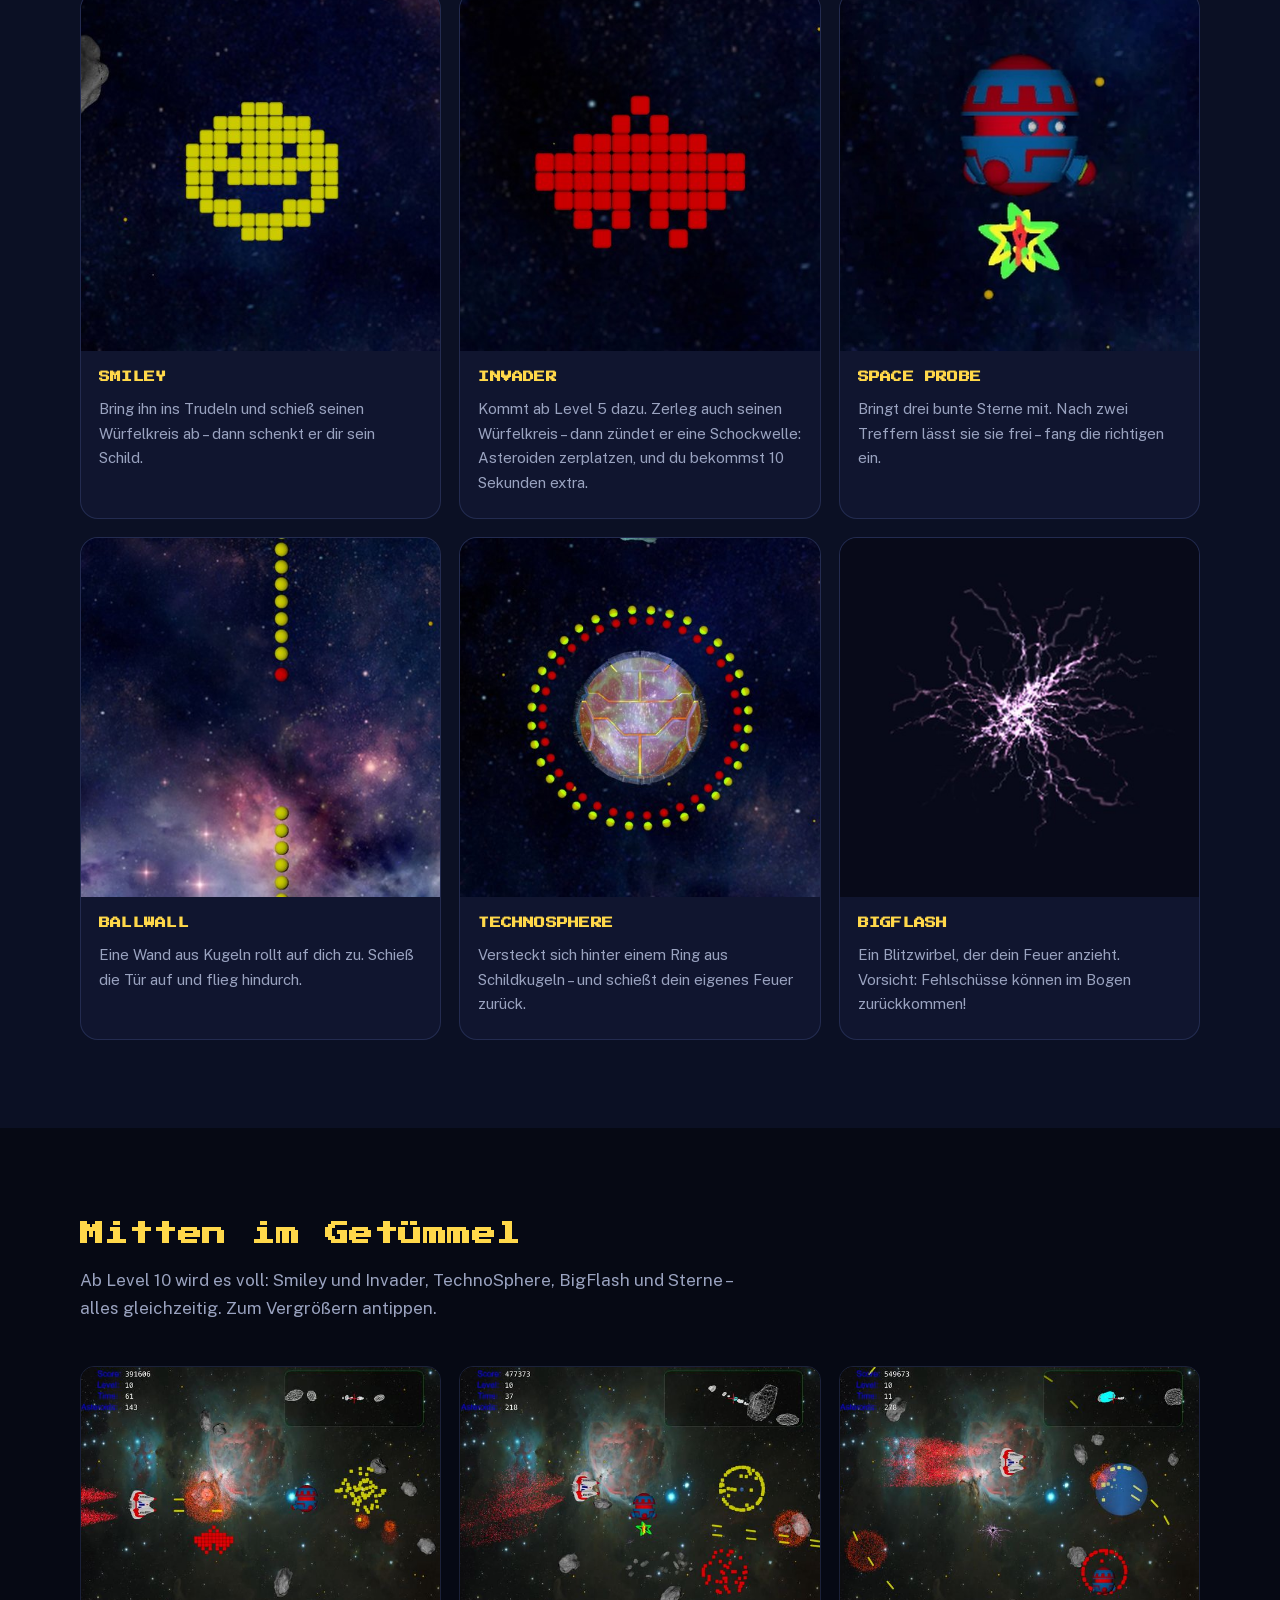
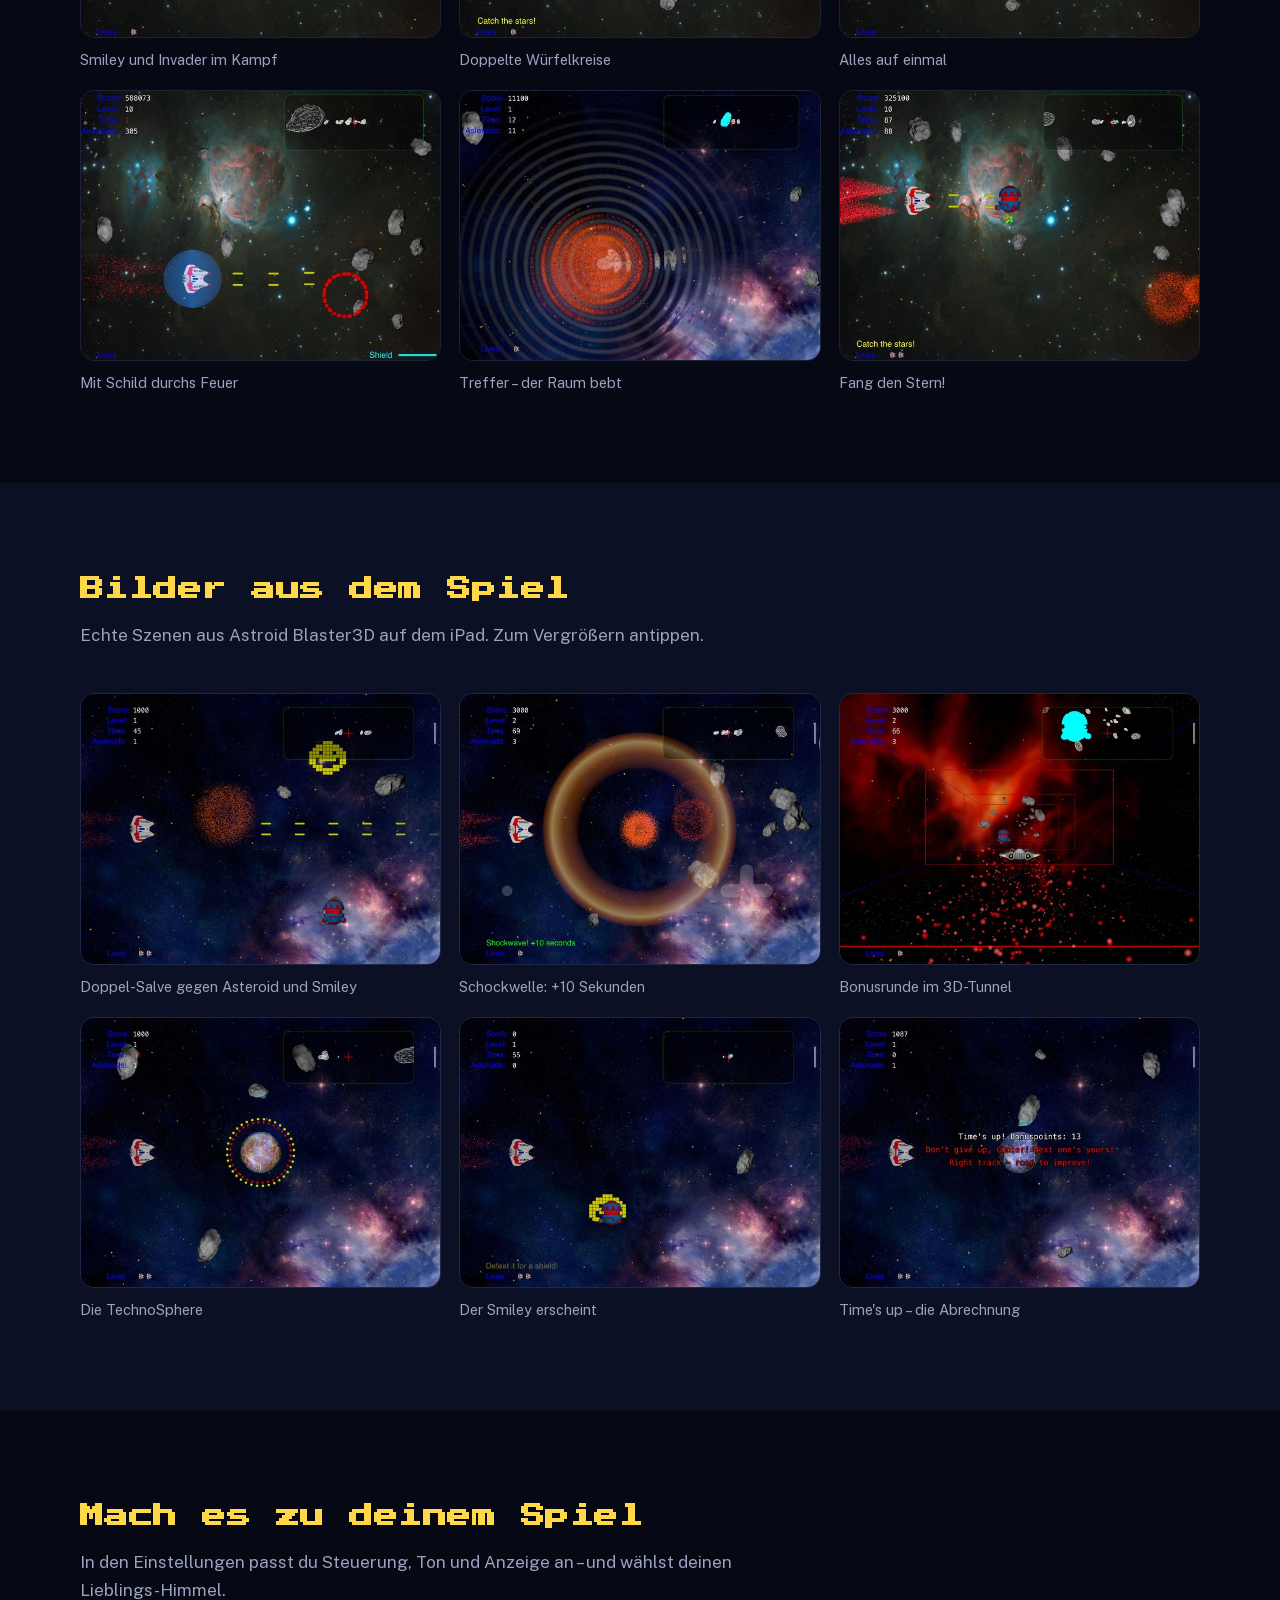
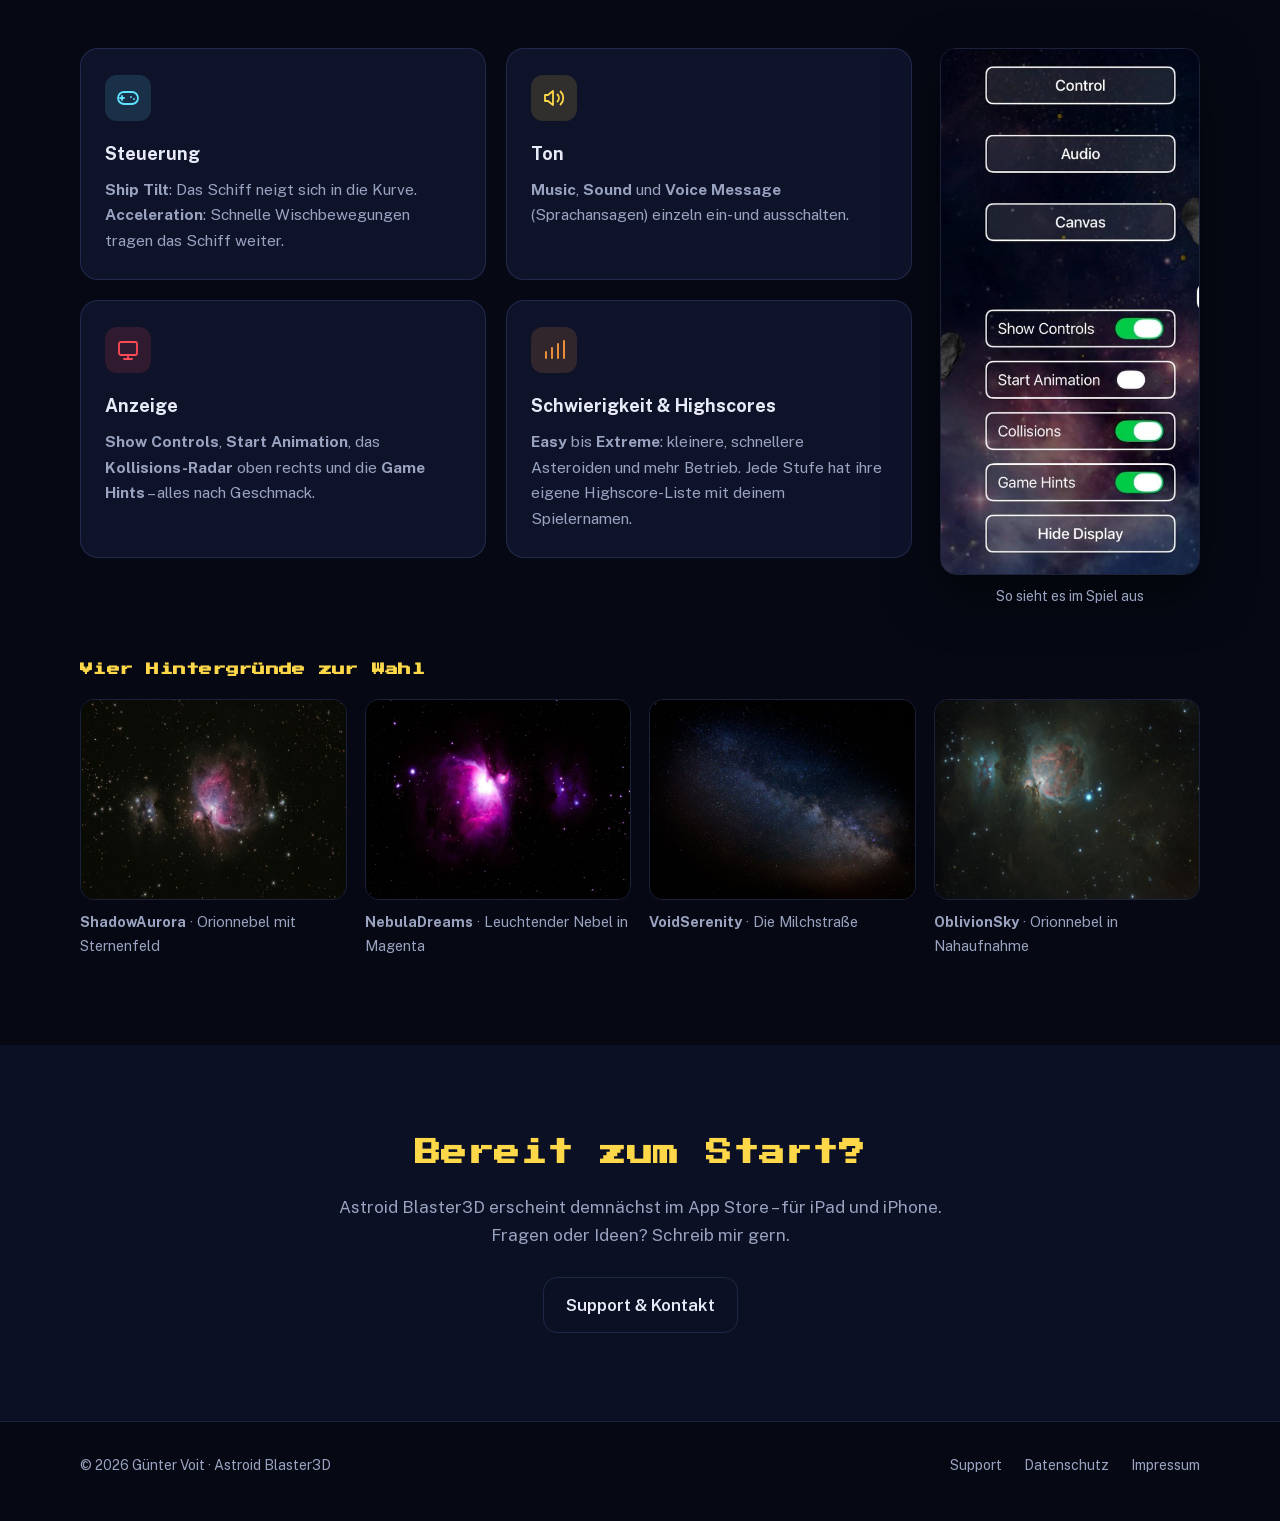
==== commit c1e1a353: "Homepage: Getümmel-Galerie, Einstellungen mit Hintergründen, Smiley und Invader getrennt - Neuer Abs" ====
--- a/index.html
+++ b/index.html
@@ -13,7 +13,7 @@
 <link rel="icon" href="img/favicon.png" type="image/png">
 <link rel="apple-touch-icon" href="img/apple-touch-icon.png">
 <link rel="alternate" hreflang="en" href="https://astroid-blaster.de/index-en.html">
-<link rel="stylesheet" href="home.css">
+<link rel="stylesheet" href="home.css?v=3">
 </head>
 <body>
 
@@ -47,7 +47,7 @@
         </div>
       </div>
       <div class="device">
-        <img src="img/shot-action.jpg" width="1600" height="1200" alt="Spielszene: Das TwinShip feuert eine Doppel-Salve, ein Asteroid explodiert, oben grinst der Würfel-Smiley des Invaders">
+        <img src="img/shot-action.jpg" width="1600" height="1200" alt="Spielszene: Das TwinShip feuert eine Doppel-Salve, ein Asteroid explodiert, oben grinst der Würfel-Smiley">
       </div>
     </div>
   </section>
@@ -99,10 +99,17 @@
       </div>
       <div class="enemies">
         <article class="enemy">
-          <img src="img/enemy-invader.jpg" width="480" height="480" loading="lazy" alt="Der Invader: ein gelber Smiley aus Würfeln">
+          <img src="img/enemy-smiley.jpg" width="480" height="480" loading="lazy" alt="Der Smiley: ein gelbes Gesicht aus Würfeln">
+          <div>
+            <h3 class="pixel">SMILEY</h3>
+            <p>Bring ihn ins Trudeln und schieß seinen Würfelkreis ab – dann schenkt er dir sein Schild.</p>
+          </div>
+        </article>
+        <article class="enemy">
+          <img src="img/enemy-invader-red.jpg" width="480" height="480" loading="lazy" alt="Der Invader: eine rote Figur aus Würfeln">
           <div>
             <h3 class="pixel">INVADER</h3>
-            <p>Bring ihn ins Trudeln und schieß seinen Würfelkreis ab – dann schenkt er dir sein Schild. Kommt er zu zweit, zündet der zweite eine Schockwelle.</p>
+            <p>Kommt ab Level 5 dazu. Zerleg auch seinen Würfelkreis – dann zündet er eine Schockwelle: Asteroiden zerplatzen, und du bekommst 10 Sekunden extra.</p>
           </div>
         </article>
         <article class="enemy">
@@ -137,19 +144,88 @@
     </div>
   </section>
 
-  <section id="bilder">
+  <section id="getuemmel">
+    <div class="wrap">
+      <div class="section-head">
+        <h2 class="pixel">Mitten im Getümmel</h2>
+        <p>Ab Level 10 wird es voll: Smiley und Invader, TechnoSphere, BigFlash und Sterne – alles gleichzeitig. Zum Vergrößern antippen.</p>
+      </div>
+      <div class="gallery">
+        <figure><a href="img/action-duel.jpg" data-caption="Smiley und Invader gleichzeitig – der Smiley zerfällt, der Invader greift an"><img src="img/action-duel-sm.jpg" width="640" height="468" loading="lazy" alt="Smiley und Invader gleichzeitig – der Smiley zerfällt, der Invader greift an"></a><figcaption>Smiley und Invader im Kampf</figcaption></figure>
+        <figure><a href="img/action-rings.jpg" data-caption="Smiley und Invader bilden ihren Würfelkreis"><img src="img/action-rings-sm.jpg" width="640" height="468" loading="lazy" alt="Smiley und Invader bilden ihren Würfelkreis"></a><figcaption>Doppelte Würfelkreise</figcaption></figure>
+        <figure><a href="img/action-sphere-flash.jpg" data-caption="TechnoSphere, BigFlash und der Kreis des Invaders auf einmal"><img src="img/action-sphere-flash-sm.jpg" width="640" height="468" loading="lazy" alt="TechnoSphere, BigFlash und der Kreis des Invaders auf einmal"></a><figcaption>Alles auf einmal</figcaption></figure>
+        <figure><a href="img/action-shield.jpg" data-caption="Mit Schild durchs Feuer – eine Sekunde vor Levelende"><img src="img/action-shield-sm.jpg" width="640" height="468" loading="lazy" alt="Mit Schild durchs Feuer – eine Sekunde vor Levelende"></a><figcaption>Mit Schild durchs Feuer</figcaption></figure>
+        <figure><a href="img/action-ripple.jpg" data-caption="Treffer! Der Raum gerät ins Beben"><img src="img/action-ripple-sm.jpg" width="640" height="468" loading="lazy" alt="Treffer! Der Raum gerät ins Beben"></a><figcaption>Treffer – der Raum bebt</figcaption></figure>
+        <figure><a href="img/action-probe-star.jpg" data-caption="Die Probe lässt ihren Stern frei"><img src="img/action-probe-star-sm.jpg" width="640" height="468" loading="lazy" alt="Die Probe lässt ihren Stern frei"></a><figcaption>Fang den Stern!</figcaption></figure>
+      </div>
+    </div>
+  </section>
+
+  <section id="bilder" class="section-alt">
     <div class="wrap">
       <div class="section-head">
         <h2 class="pixel">Bilder aus dem Spiel</h2>
         <p>Echte Szenen aus Astroid Blaster3D auf dem iPad. Zum Vergrößern antippen.</p>
       </div>
       <div class="gallery">
-        <figure><a href="img/shot-action.jpg" data-caption="Doppel-Salve, Explosion und der grinsende Invader"><img src="img/shot-action-sm.jpg" width="640" height="480" loading="lazy" alt="Doppel-Salve trifft einen Asteroiden"></a><figcaption>Doppel-Salve gegen Asteroid und Invader</figcaption></figure>
-        <figure><a href="img/shot-shockwave.jpg" data-caption="Die Schockwelle des zweiten Invaders – plus 10 Sekunden Levelzeit"><img src="img/shot-shockwave-sm.jpg" width="640" height="480" loading="lazy" alt="Orange leuchtende Schockwelle sprengt Asteroiden"></a><figcaption>Schockwelle: +10 Sekunden</figcaption></figure>
+        <figure><a href="img/shot-action.jpg" data-caption="Doppel-Salve, Explosion und der grinsende Smiley"><img src="img/shot-action-sm.jpg" width="640" height="480" loading="lazy" alt="Doppel-Salve trifft einen Asteroiden"></a><figcaption>Doppel-Salve gegen Asteroid und Smiley</figcaption></figure>
+        <figure><a href="img/shot-shockwave.jpg" data-caption="Die Schockwelle des roten Invaders – plus 10 Sekunden Levelzeit"><img src="img/shot-shockwave-sm.jpg" width="640" height="480" loading="lazy" alt="Orange leuchtende Schockwelle sprengt Asteroiden"></a><figcaption>Schockwelle: +10 Sekunden</figcaption></figure>
         <figure><a href="img/shot-tunnel.jpg" data-caption="Die Bonusrunde: frei fliegen im 3D-Tunnel"><img src="img/shot-tunnel-sm.jpg" width="640" height="480" loading="lazy" alt="Das Bonus-Schiff fliegt durch einen roten Tunnel"></a><figcaption>Bonusrunde im 3D-Tunnel</figcaption></figure>
         <figure><a href="img/shot-sphere.jpg" data-caption="Die TechnoSphere hinter ihrem Schildring"><img src="img/shot-sphere-sm.jpg" width="640" height="480" loading="lazy" alt="TechnoSphere mit Ring aus Schildkugeln"></a><figcaption>Die TechnoSphere</figcaption></figure>
-        <figure><a href="img/shot-invader.jpg" data-caption="Der Invader baut sich auf – besiege ihn für ein Schild"><img src="img/shot-invader-sm.jpg" width="640" height="480" loading="lazy" alt="Der Invader erscheint"></a><figcaption>Der Invader erscheint</figcaption></figure>
+        <figure><a href="img/shot-invader.jpg" data-caption="Der Smiley baut sich auf – besiege ihn für ein Schild"><img src="img/shot-invader-sm.jpg" width="640" height="480" loading="lazy" alt="Der Smiley erscheint"></a><figcaption>Der Smiley erscheint</figcaption></figure>
         <figure><a href="img/shot-timesup.jpg" data-caption="Time's up! Abrechnung am Levelende"><img src="img/shot-timesup-sm.jpg" width="640" height="480" loading="lazy" alt="Levelende mit Bonuspunkten"></a><figcaption>Time's up – die Abrechnung</figcaption></figure>
+      </div>
+    </div>
+  </section>
+
+  <section id="einstellungen">
+    <div class="wrap">
+      <div class="section-head">
+        <h2 class="pixel">Mach es zu deinem Spiel</h2>
+        <p>In den Einstellungen passt du Steuerung, Ton und Anzeige an – und wählst deinen Lieblings-Himmel.</p>
+      </div>
+      <div class="settings-row">
+        <div class="features">
+          <article class="feature">
+            <div class="ico" style="background:rgba(95,227,255,.14);color:var(--cyan)">
+              <svg viewBox="0 0 24 24" fill="none" stroke="currentColor" stroke-width="1.8" stroke-linecap="round" stroke-linejoin="round" aria-hidden="true"><path d="M4 12h4M6 10v4M15 11h.01M18 13h.01"/><rect x="2" y="6" width="20" height="12" rx="6"/></svg>
+            </div>
+            <h3>Steuerung</h3>
+            <p><strong>Ship Tilt</strong>: Das Schiff neigt sich in die Kurve. <strong>Acceleration</strong>: Schnelle Wischbewegungen tragen das Schiff weiter.</p>
+          </article>
+          <article class="feature">
+            <div class="ico" style="background:rgba(255,216,74,.14);color:var(--yellow)">
+              <svg viewBox="0 0 24 24" fill="none" stroke="currentColor" stroke-width="1.8" stroke-linecap="round" stroke-linejoin="round" aria-hidden="true"><path d="M11 5 6 9H3v6h3l5 4V5Z"/><path d="M15.5 8.5a5 5 0 0 1 0 7M18.5 5.5a9 9 0 0 1 0 13"/></svg>
+            </div>
+            <h3>Ton</h3>
+            <p><strong>Music</strong>, <strong>Sound</strong> und <strong>Voice Message</strong> (Sprachansagen) einzeln ein- und ausschalten.</p>
+          </article>
+          <article class="feature">
+            <div class="ico" style="background:rgba(255,75,85,.14);color:var(--red)">
+              <svg viewBox="0 0 24 24" fill="none" stroke="currentColor" stroke-width="1.8" stroke-linecap="round" stroke-linejoin="round" aria-hidden="true"><rect x="3" y="4" width="18" height="13" rx="2"/><path d="M8 21h8M12 17v4"/></svg>
+            </div>
+            <h3>Anzeige</h3>
+            <p><strong>Show Controls</strong>, <strong>Start Animation</strong>, das <strong>Kollisions-Radar</strong> oben rechts und die <strong>Game Hints</strong> – alles nach Geschmack.</p>
+          </article>
+          <article class="feature">
+            <div class="ico" style="background:rgba(255,154,60,.14);color:var(--orange)">
+              <svg viewBox="0 0 24 24" fill="none" stroke="currentColor" stroke-width="1.8" stroke-linecap="round" stroke-linejoin="round" aria-hidden="true"><path d="M4 20V14M10 20V10M16 20V6M22 20V3"/></svg>
+            </div>
+            <h3>Schwierigkeit &amp; Highscores</h3>
+            <p><strong>Easy</strong> bis <strong>Extreme</strong>: kleinere, schnellere Asteroiden und mehr Betrieb. Jede Stufe hat ihre eigene Highscore-Liste mit deinem Spielernamen.</p>
+          </article>
+        </div>
+        <div class="settings-col">
+          <div class="settings-shot"><img src="img/settings-panel.jpg" width="442" height="900" loading="lazy" alt="Einstellungen im Spiel: Control, Audio, Canvas und die Schalter Show Controls, Start Animation, Collisions und Game Hints"></div>
+          <p>So sieht es im Spiel aus</p>
+        </div>
+      </div>
+      <h3 class="pixel sub-head">Vier Hintergründe zur Wahl</h3>
+      <div class="gallery four">
+        <figure><a href="img/canvas-shadowaurora-lg.jpg" data-caption="ShadowAurora – Orionnebel mit Sternenfeld"><img src="img/canvas-shadowaurora.jpg" width="640" height="480" loading="lazy" alt="Orionnebel mit Sternenfeld"></a><figcaption><strong>ShadowAurora</strong> · Orionnebel mit Sternenfeld</figcaption></figure>
+        <figure><a href="img/canvas-nebuladreams-lg.jpg" data-caption="NebulaDreams – Leuchtender Nebel in Magenta"><img src="img/canvas-nebuladreams.jpg" width="640" height="480" loading="lazy" alt="Leuchtender Nebel in Magenta"></a><figcaption><strong>NebulaDreams</strong> · Leuchtender Nebel in Magenta</figcaption></figure>
+        <figure><a href="img/canvas-voidserenity-lg.jpg" data-caption="VoidSerenity – Die Milchstraße"><img src="img/canvas-voidserenity.jpg" width="640" height="480" loading="lazy" alt="Die Milchstraße"></a><figcaption><strong>VoidSerenity</strong> · Die Milchstraße</figcaption></figure>
+        <figure><a href="img/canvas-oblivionsky-lg.jpg" data-caption="OblivionSky – Orionnebel in Nahaufnahme"><img src="img/canvas-oblivionsky.jpg" width="640" height="480" loading="lazy" alt="Orionnebel in Nahaufnahme"></a><figcaption><strong>OblivionSky</strong> · Orionnebel in Nahaufnahme</figcaption></figure>
       </div>
     </div>
   </section>
--- a/home.css
+++ b/home.css
@@ -234,7 +234,7 @@
 /* Gegner */
 .enemies {
   display: grid;
-  grid-template-columns: repeat(5, 1fr);
+  grid-template-columns: repeat(3, 1fr);
   gap: 18px;
 }
 .enemy {
@@ -267,6 +267,26 @@
 .gallery a:hover { transform: translateY(-3px); border-color: var(--cyan); }
 .gallery img { aspect-ratio: 4 / 3; object-fit: cover; width: 100%; }
 .gallery figcaption { color: var(--muted); font-size: 14.5px; margin-top: 10px; }
+
+/* Galerie mit vier Spalten (Hintergründe) + Einstellungen */
+.gallery.four { grid-template-columns: repeat(4, 1fr); }
+.settings-row {
+  display: grid;
+  grid-template-columns: 1fr 260px;
+  gap: 28px;
+  align-items: start;
+  margin-bottom: 52px;
+}
+.settings-row .features { grid-template-columns: repeat(2, 1fr); }
+.settings-shot {
+  border-radius: 16px;
+  overflow: hidden;
+  border: 1px solid var(--border);
+  box-shadow: 0 20px 50px rgba(0, 0, 0, .5);
+}
+.settings-shot img { width: 100%; height: auto; }
+.settings-col p { color: var(--muted); font-size: 14px; margin: 10px 0 0; text-align: center; }
+.sub-head { font-size: 13px; color: var(--yellow); margin: 0 0 18px; line-height: 1.6; }
 
 /* Lightbox */
 dialog.lightbox {
@@ -316,6 +336,9 @@
   .enemies { grid-template-columns: repeat(3, 1fr); }
 }
 @media (max-width: 860px) {
+  .gallery.four { grid-template-columns: repeat(2, 1fr); }
+  .settings-row { grid-template-columns: 1fr; }
+  .settings-col { max-width: 280px; margin: 0 auto; }
   .hero { padding: 48px 0 64px; }
   .hero .wrap { grid-template-columns: 1fr; gap: 40px; }
   .device { transform: none; }
@@ -326,7 +349,7 @@
   body { font-size: 16px; }
   section { padding: 64px 0; }
   .brand span { display: none; }
-  .features, .gallery { grid-template-columns: 1fr; }
+  .features, .gallery, .settings-row .features { grid-template-columns: 1fr; }
   .enemies { grid-template-columns: repeat(2, 1fr); }
   .lead { font-size: 17px; }
   footer.site nav { margin-left: 0; }
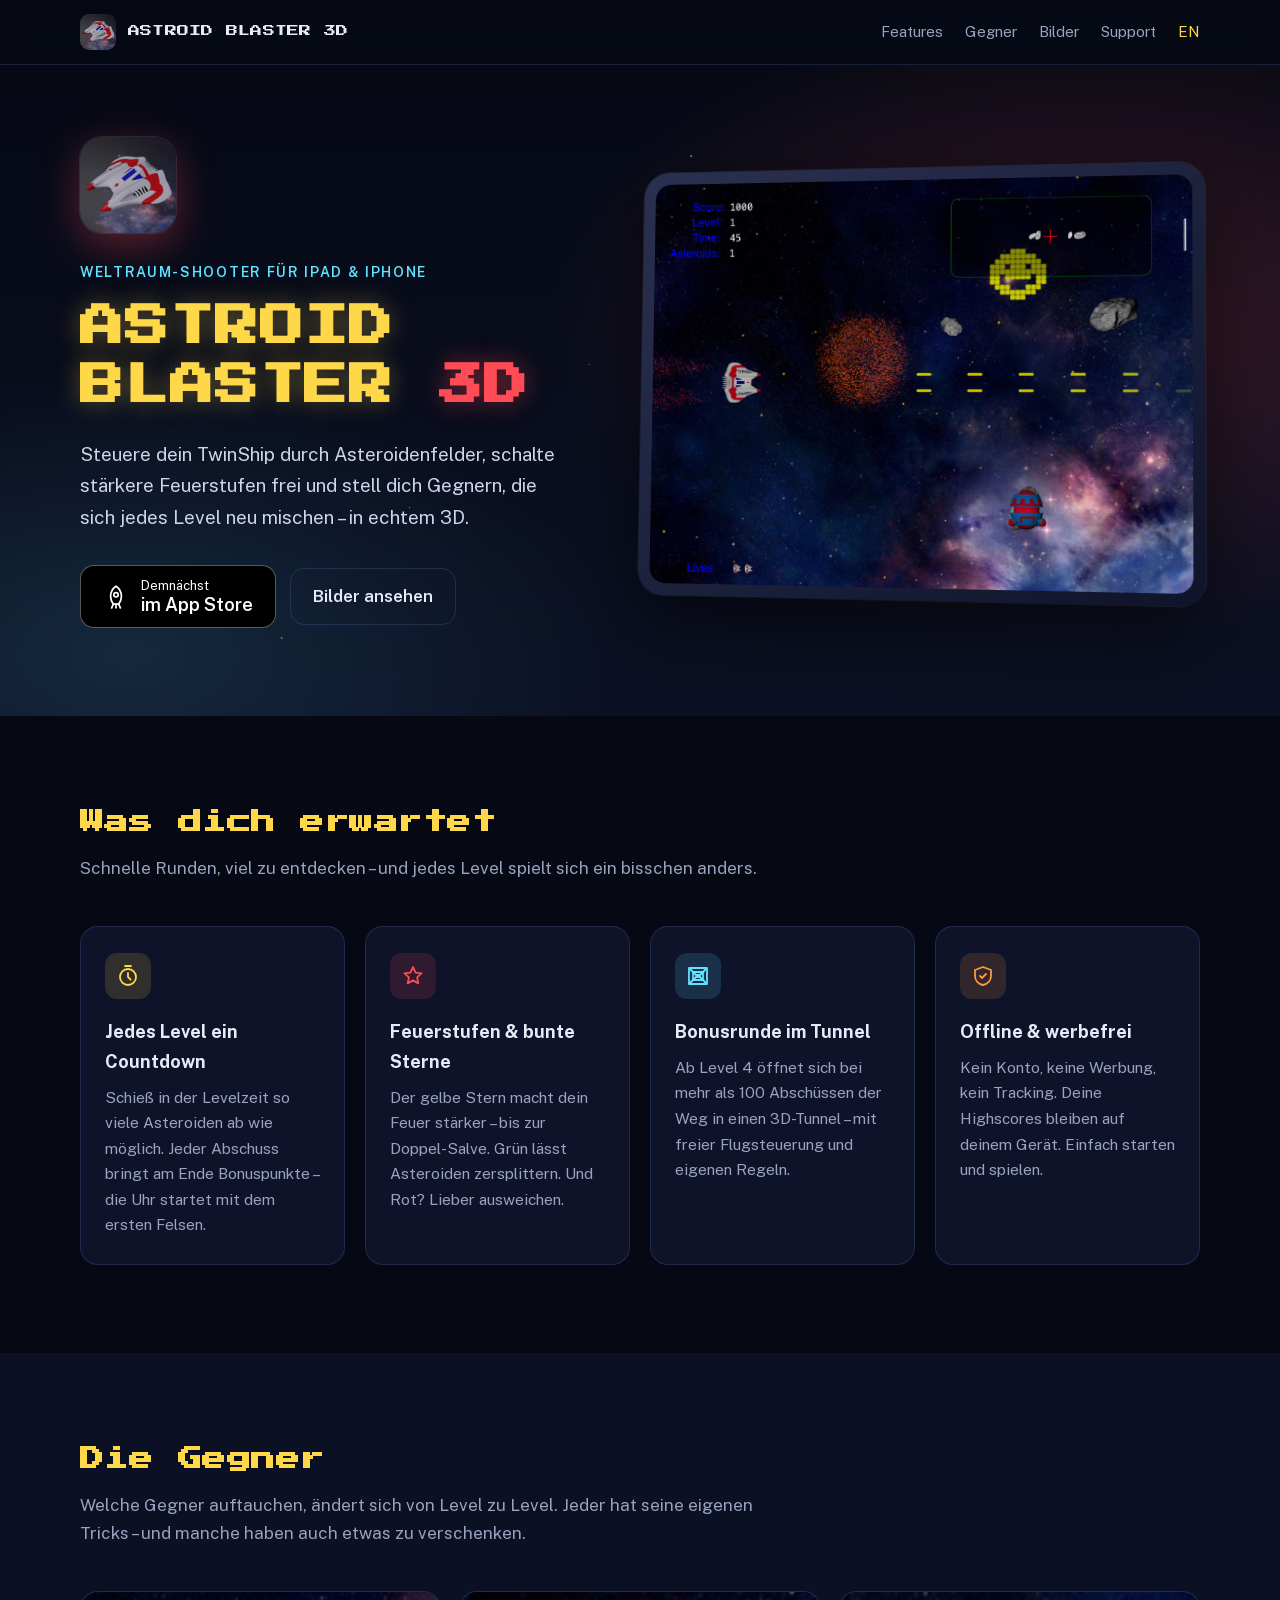
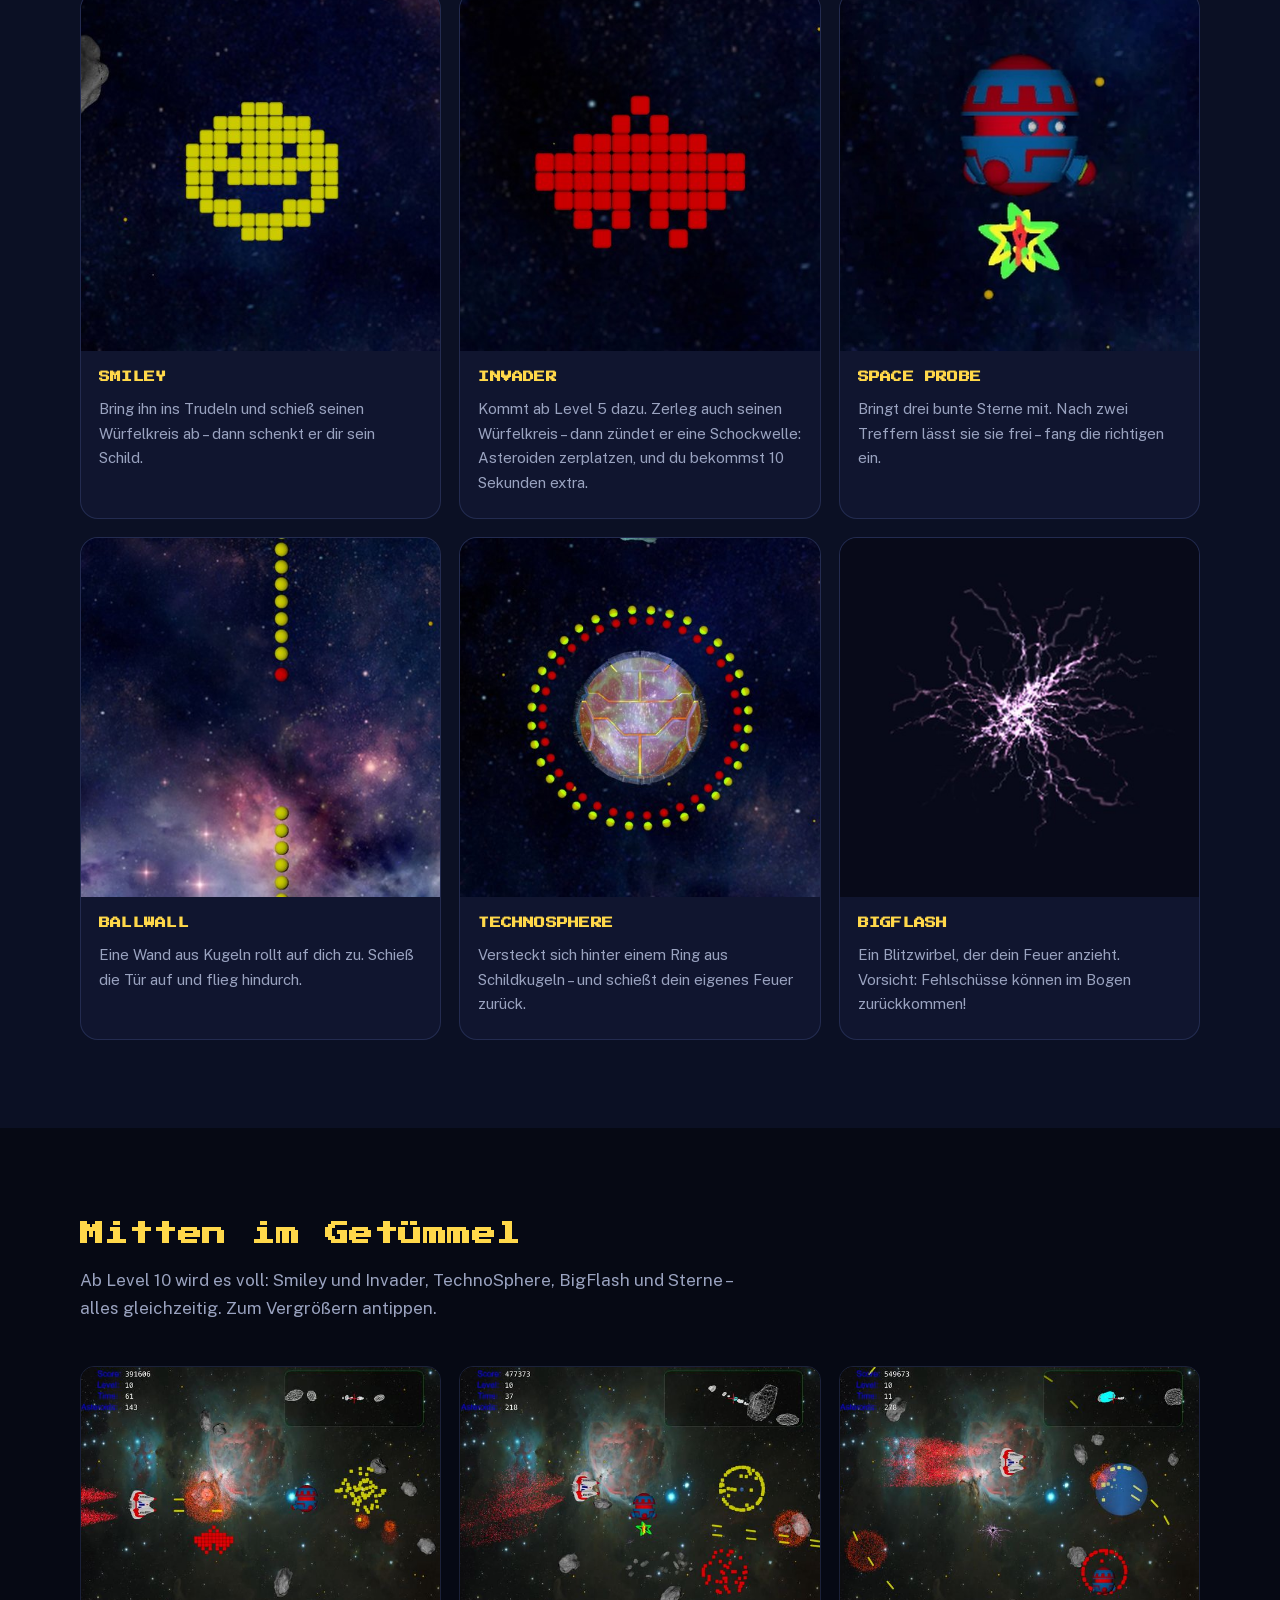
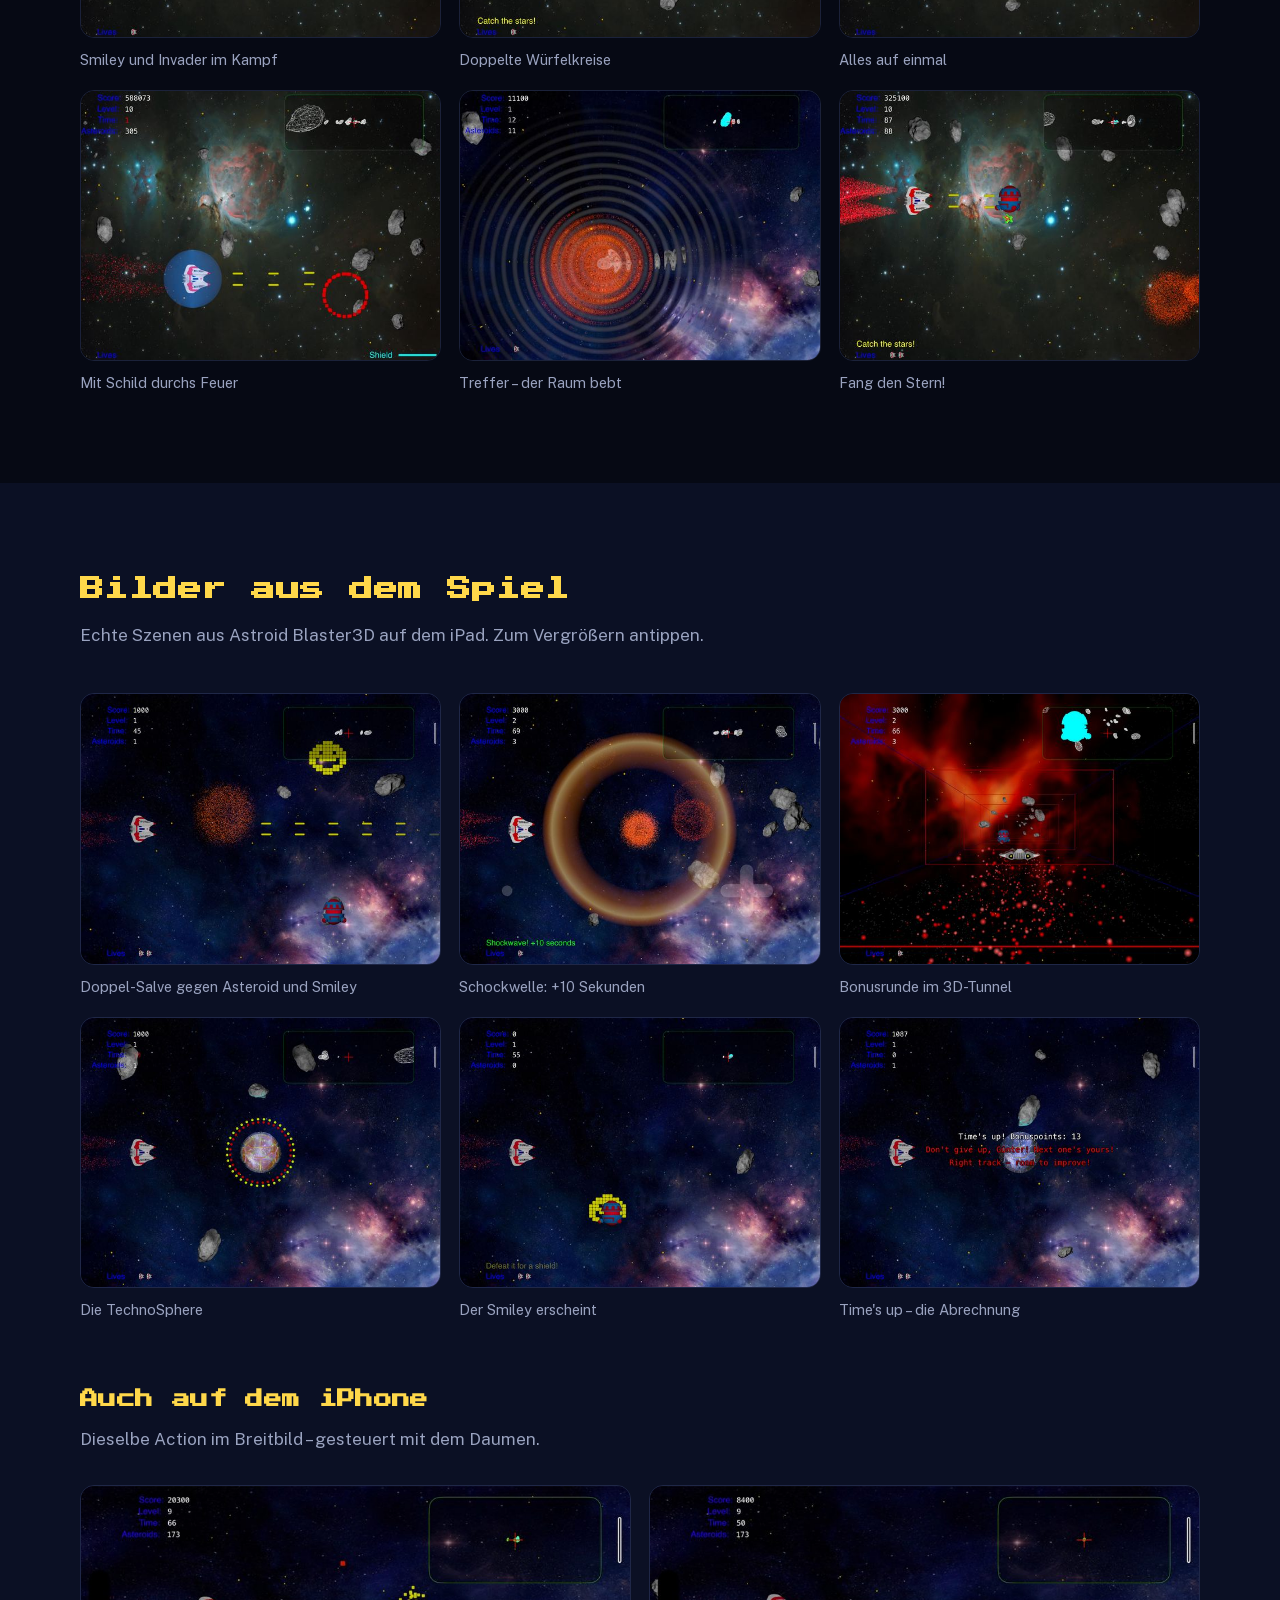
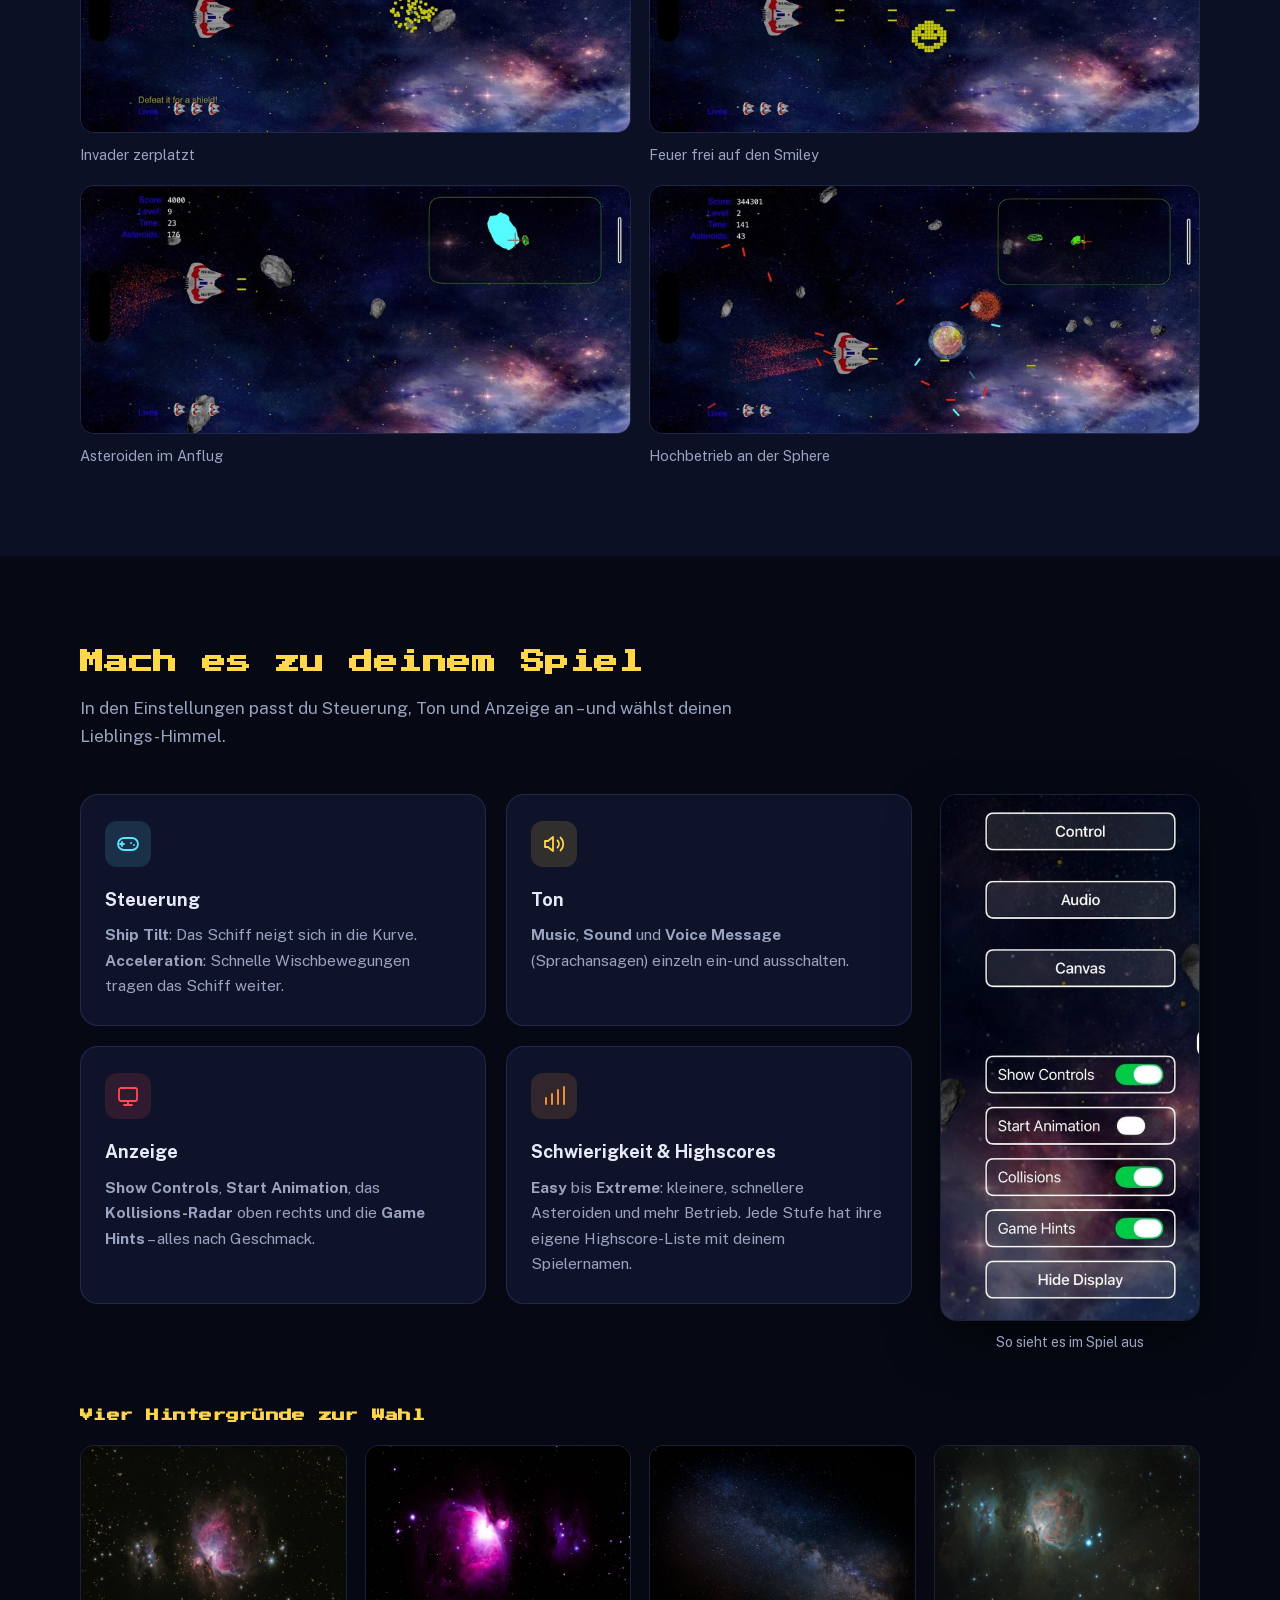
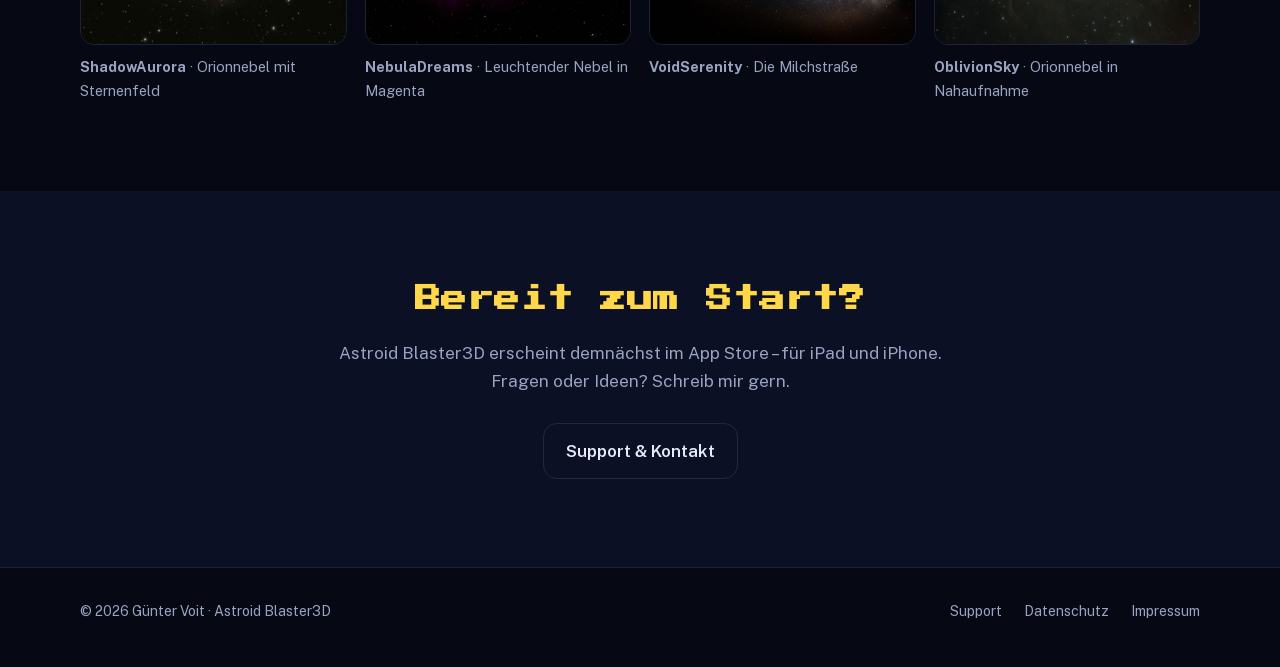
==== commit f5f171e2: "Homepage: iPhone-Bilder („Auch auf dem iPhone“ / „On iPhone, too“) Vier Spielszenen vom iPhone im Br" ====
--- a/index.html
+++ b/index.html
@@ -174,6 +174,16 @@
         <figure><a href="img/shot-sphere.jpg" data-caption="Die TechnoSphere hinter ihrem Schildring"><img src="img/shot-sphere-sm.jpg" width="640" height="480" loading="lazy" alt="TechnoSphere mit Ring aus Schildkugeln"></a><figcaption>Die TechnoSphere</figcaption></figure>
         <figure><a href="img/shot-invader.jpg" data-caption="Der Smiley baut sich auf – besiege ihn für ein Schild"><img src="img/shot-invader-sm.jpg" width="640" height="480" loading="lazy" alt="Der Smiley erscheint"></a><figcaption>Der Smiley erscheint</figcaption></figure>
         <figure><a href="img/shot-timesup.jpg" data-caption="Time's up! Abrechnung am Levelende"><img src="img/shot-timesup-sm.jpg" width="640" height="480" loading="lazy" alt="Levelende mit Bonuspunkten"></a><figcaption>Time's up – die Abrechnung</figcaption></figure>
+      </div>
+      <div class="section-head sub">
+        <h3 class="pixel">Auch auf dem iPhone</h3>
+        <p>Dieselbe Action im Breitbild – gesteuert mit dem Daumen.</p>
+      </div>
+      <div class="gallery wide">
+        <figure><a href="img/iphone-invader-burst.jpg" data-caption="Der Invader zerplatzt – besiege ihn für ein Schild"><img src="img/iphone-invader-burst-sm.jpg" width="800" height="359" loading="lazy" alt="Der Invader zerfällt in gelbe Würfel"></a><figcaption>Invader zerplatzt</figcaption></figure>
+        <figure><a href="img/iphone-smiley.jpg" data-caption="Doppelfeuer auf den grinsenden Smiley"><img src="img/iphone-smiley-sm.jpg" width="800" height="359" loading="lazy" alt="Das TwinShip feuert auf den Würfel-Smiley"></a><figcaption>Feuer frei auf den Smiley</figcaption></figure>
+        <figure><a href="img/iphone-asteroids.jpg" data-caption="Asteroiden im Anflug"><img src="img/iphone-asteroids-sm.jpg" width="800" height="359" loading="lazy" alt="Asteroiden fliegen auf das TwinShip zu"></a><figcaption>Asteroiden im Anflug</figcaption></figure>
+        <figure><a href="img/iphone-sphere.jpg" data-caption="Hochbetrieb rund um die TechnoSphere"><img src="img/iphone-sphere-sm.jpg" width="800" height="359" loading="lazy" alt="TechnoSphere, Asteroiden und Schüsse im iPhone-Querformat"></a><figcaption>Hochbetrieb an der Sphere</figcaption></figure>
       </div>
     </div>
   </section>
--- a/home.css
+++ b/home.css
@@ -270,6 +270,11 @@
 
 /* Galerie mit vier Spalten (Hintergründe) + Einstellungen */
 .gallery.four { grid-template-columns: repeat(4, 1fr); }
+/* iPhone-Bilder im Breitformat (2868 x 1287) */
+.gallery.wide { grid-template-columns: repeat(2, 1fr); }
+.gallery.wide img { aspect-ratio: 2868 / 1287; }
+.section-head.sub { margin: 64px 0 32px; }
+.section-head h3 { font-size: clamp(14px, 1.8vw, 18px); line-height: 1.5; margin: 0 0 12px; color: var(--yellow); }
 .settings-row {
   display: grid;
   grid-template-columns: 1fr 260px;
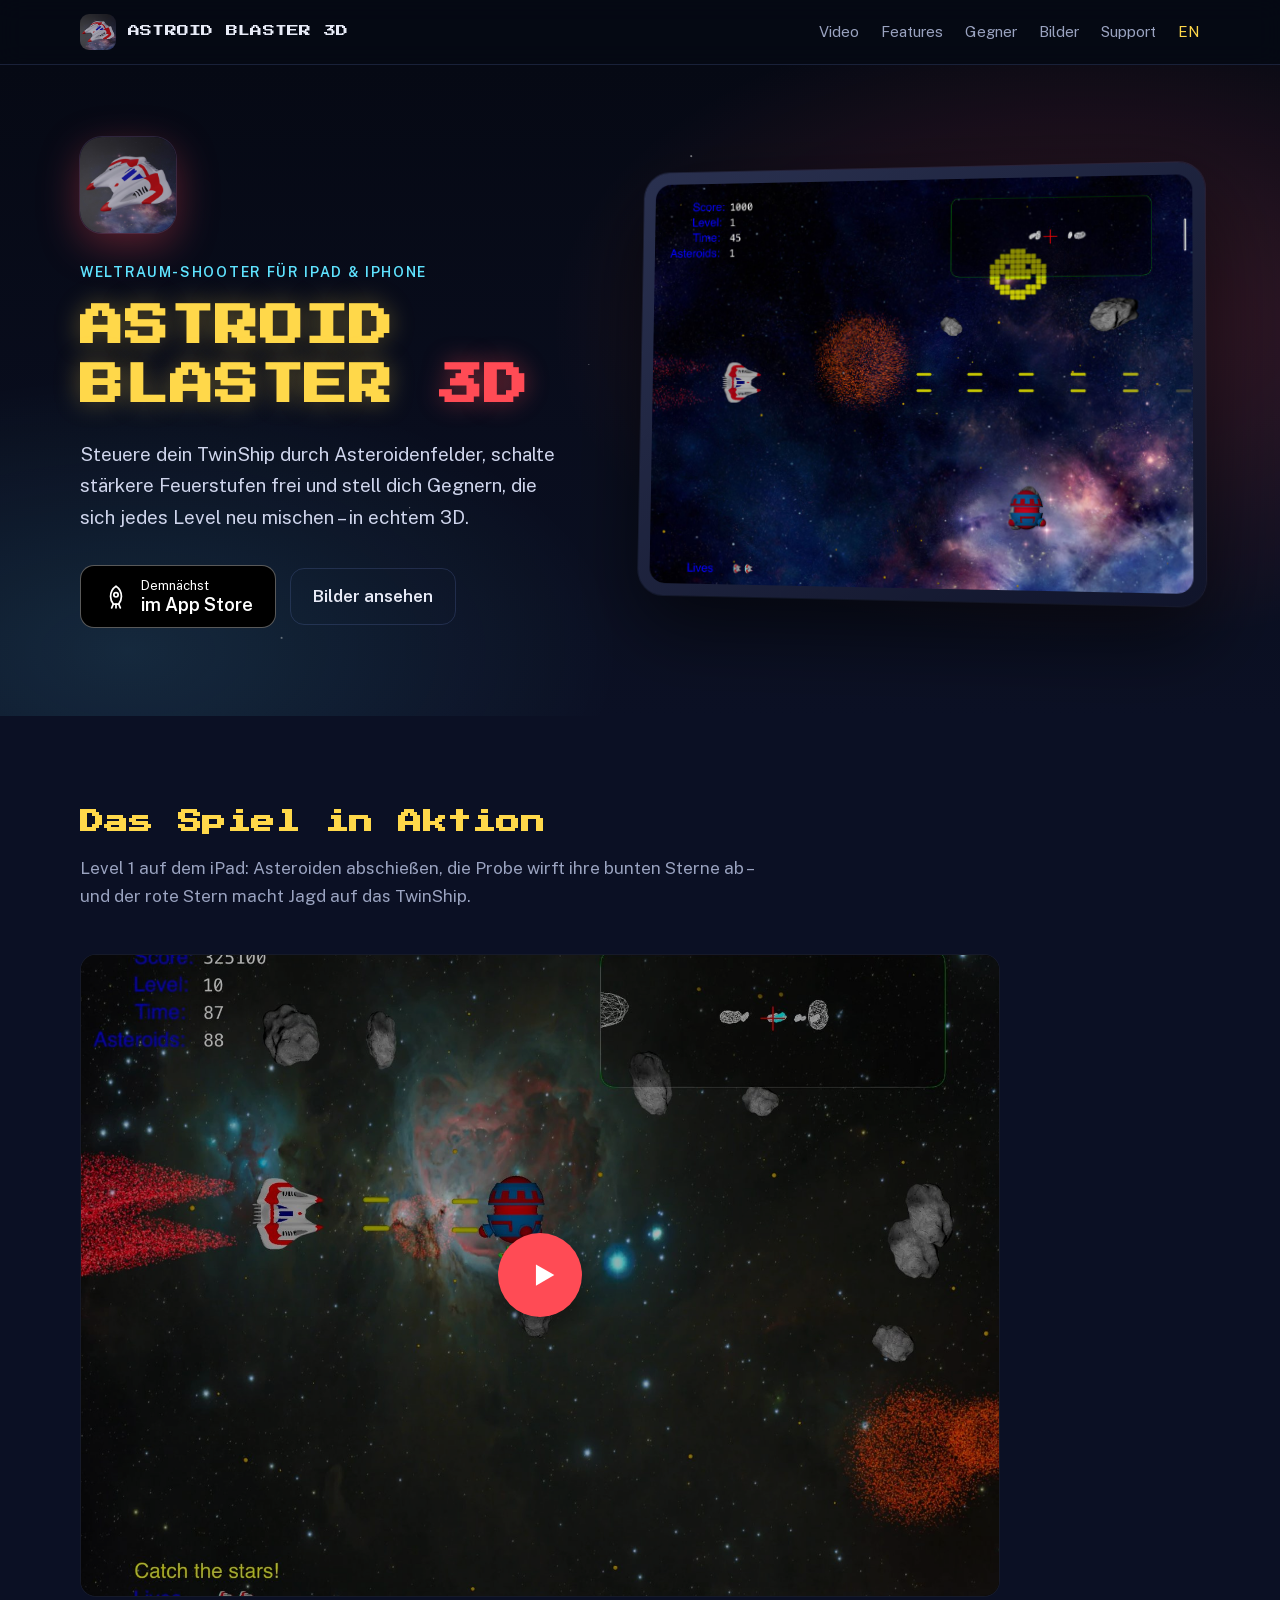
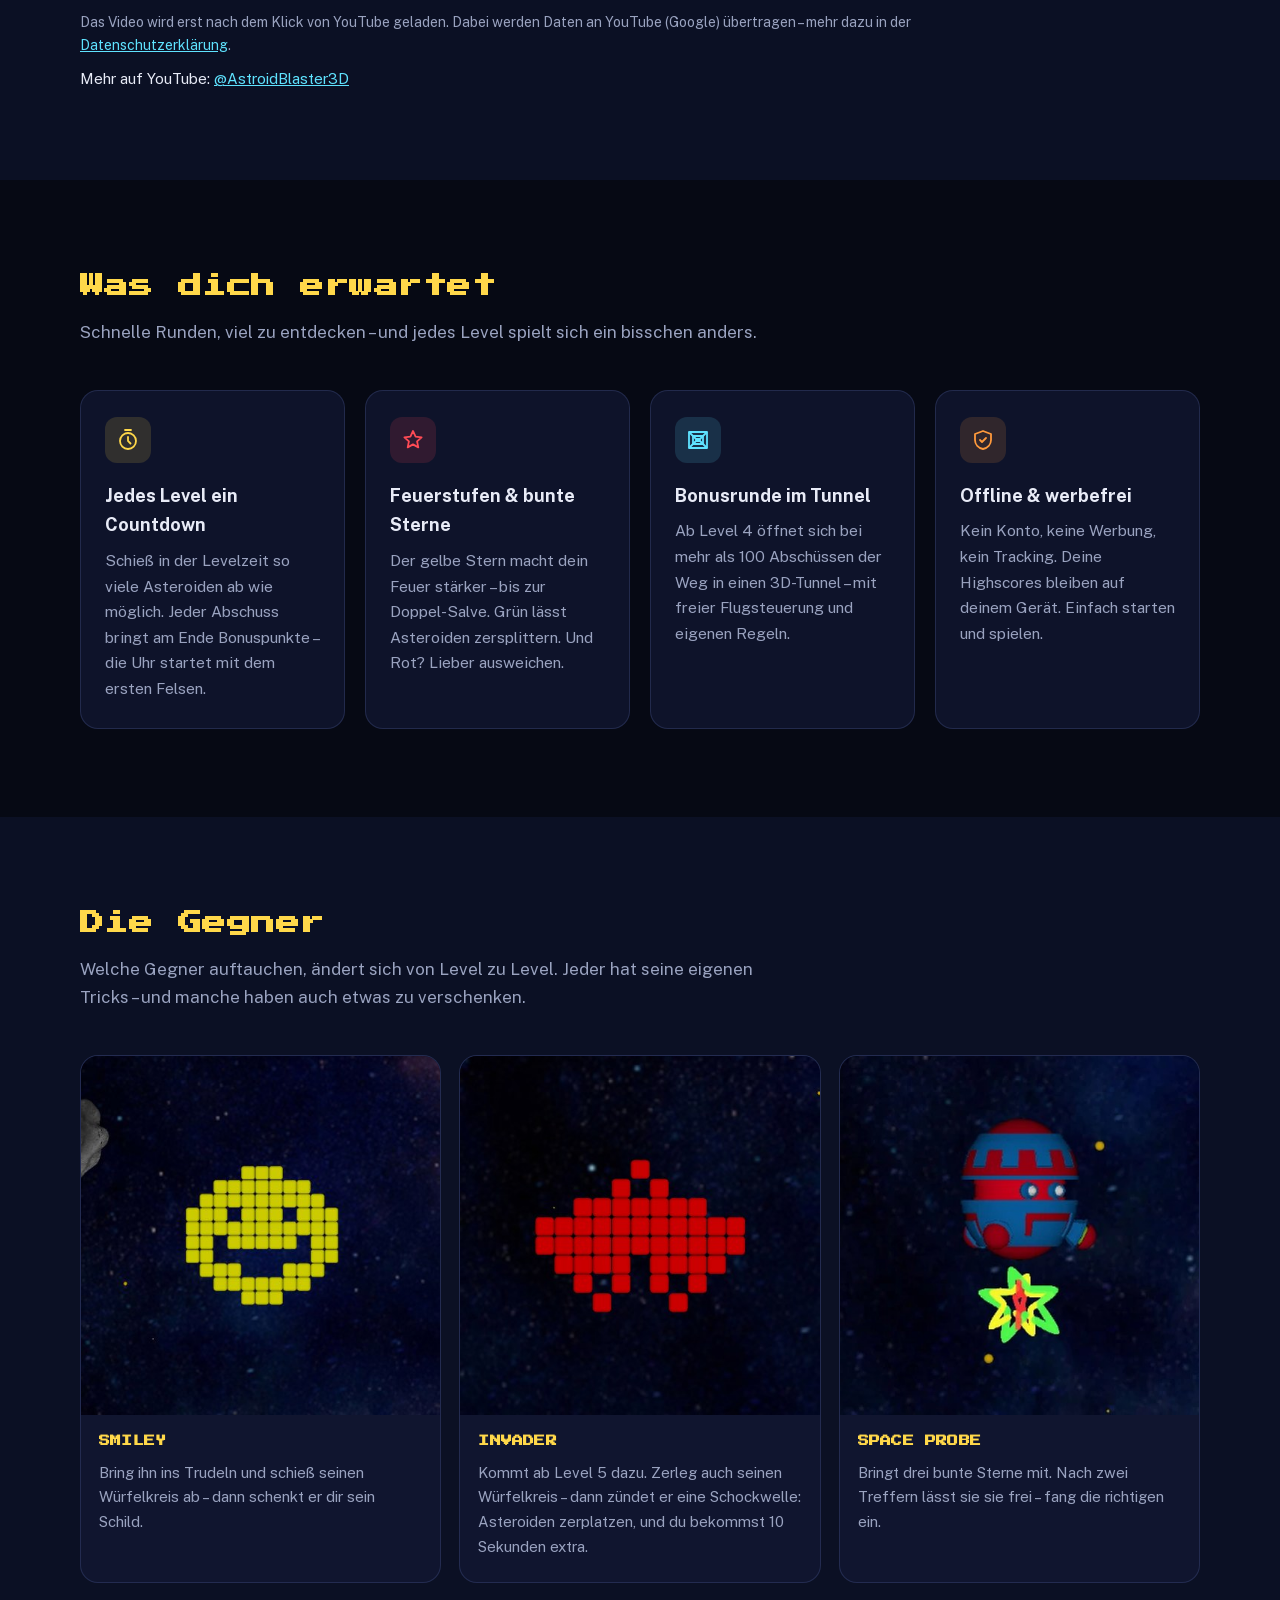
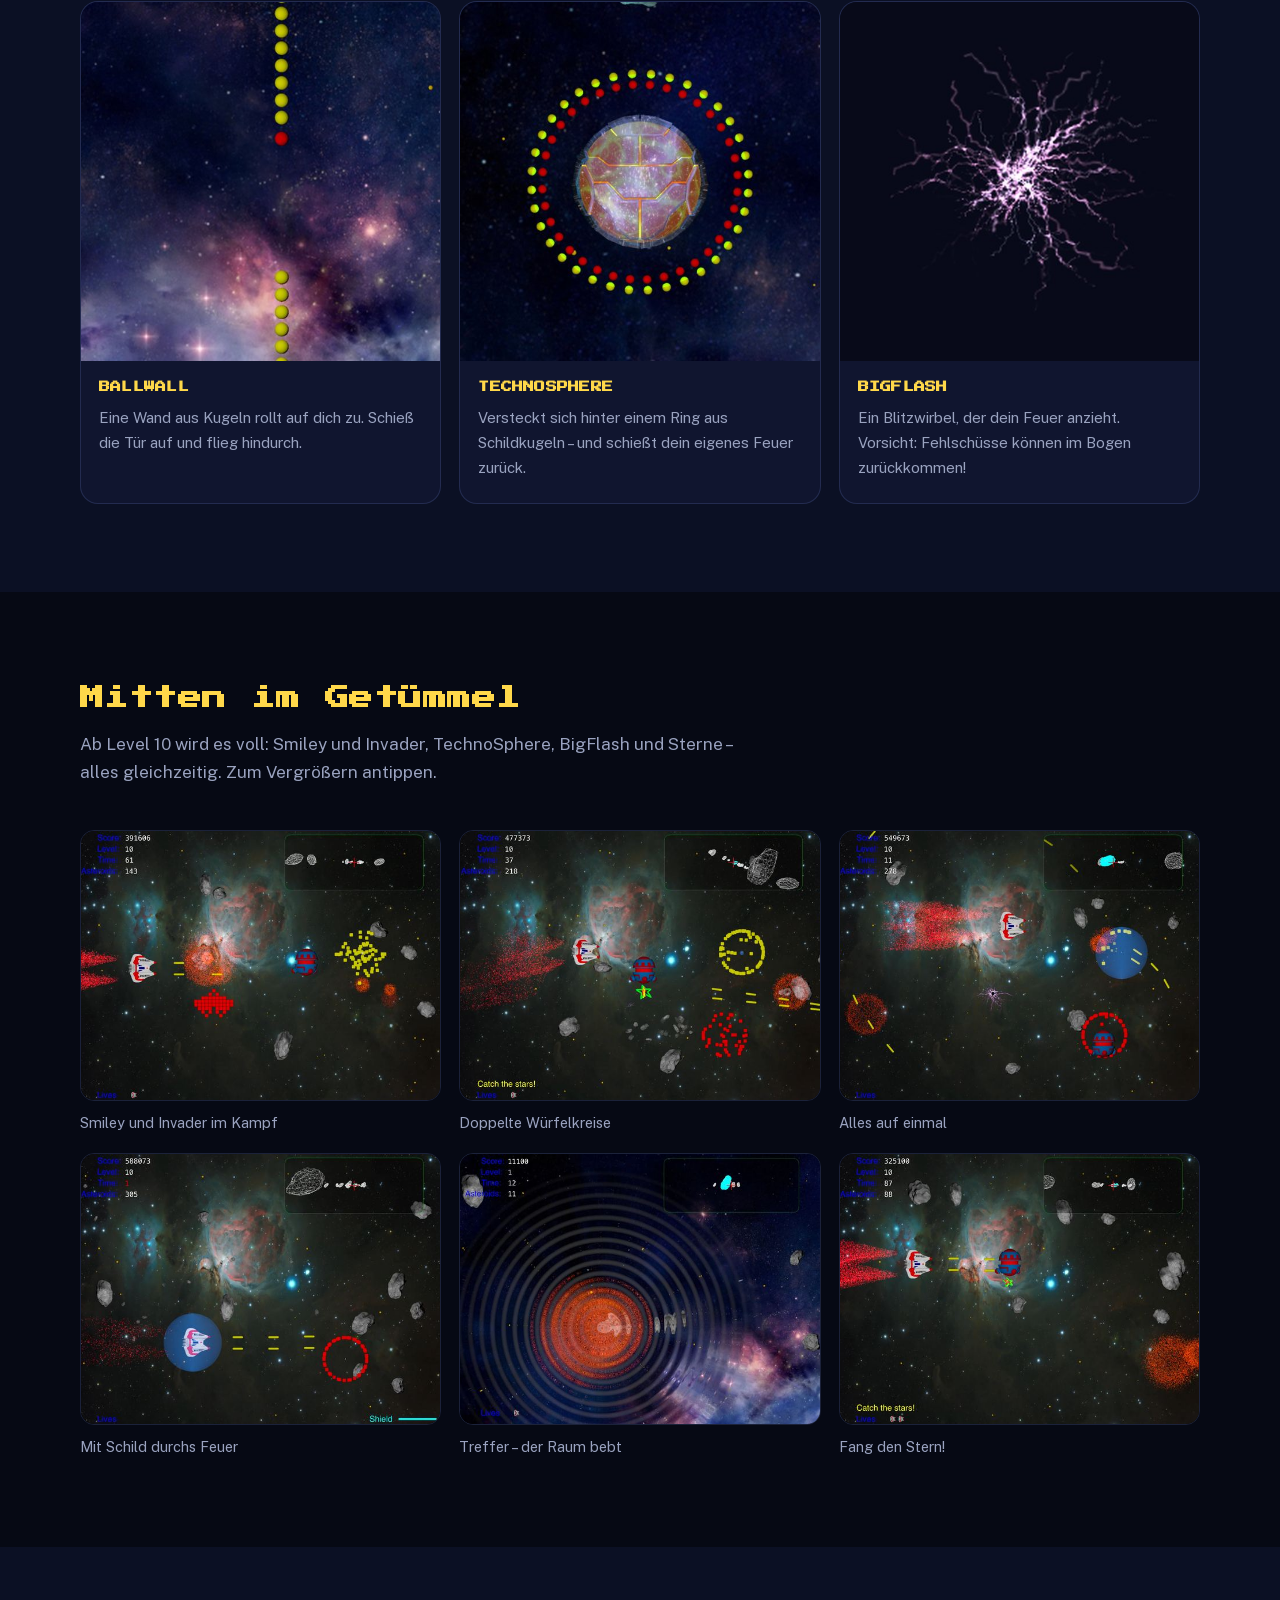
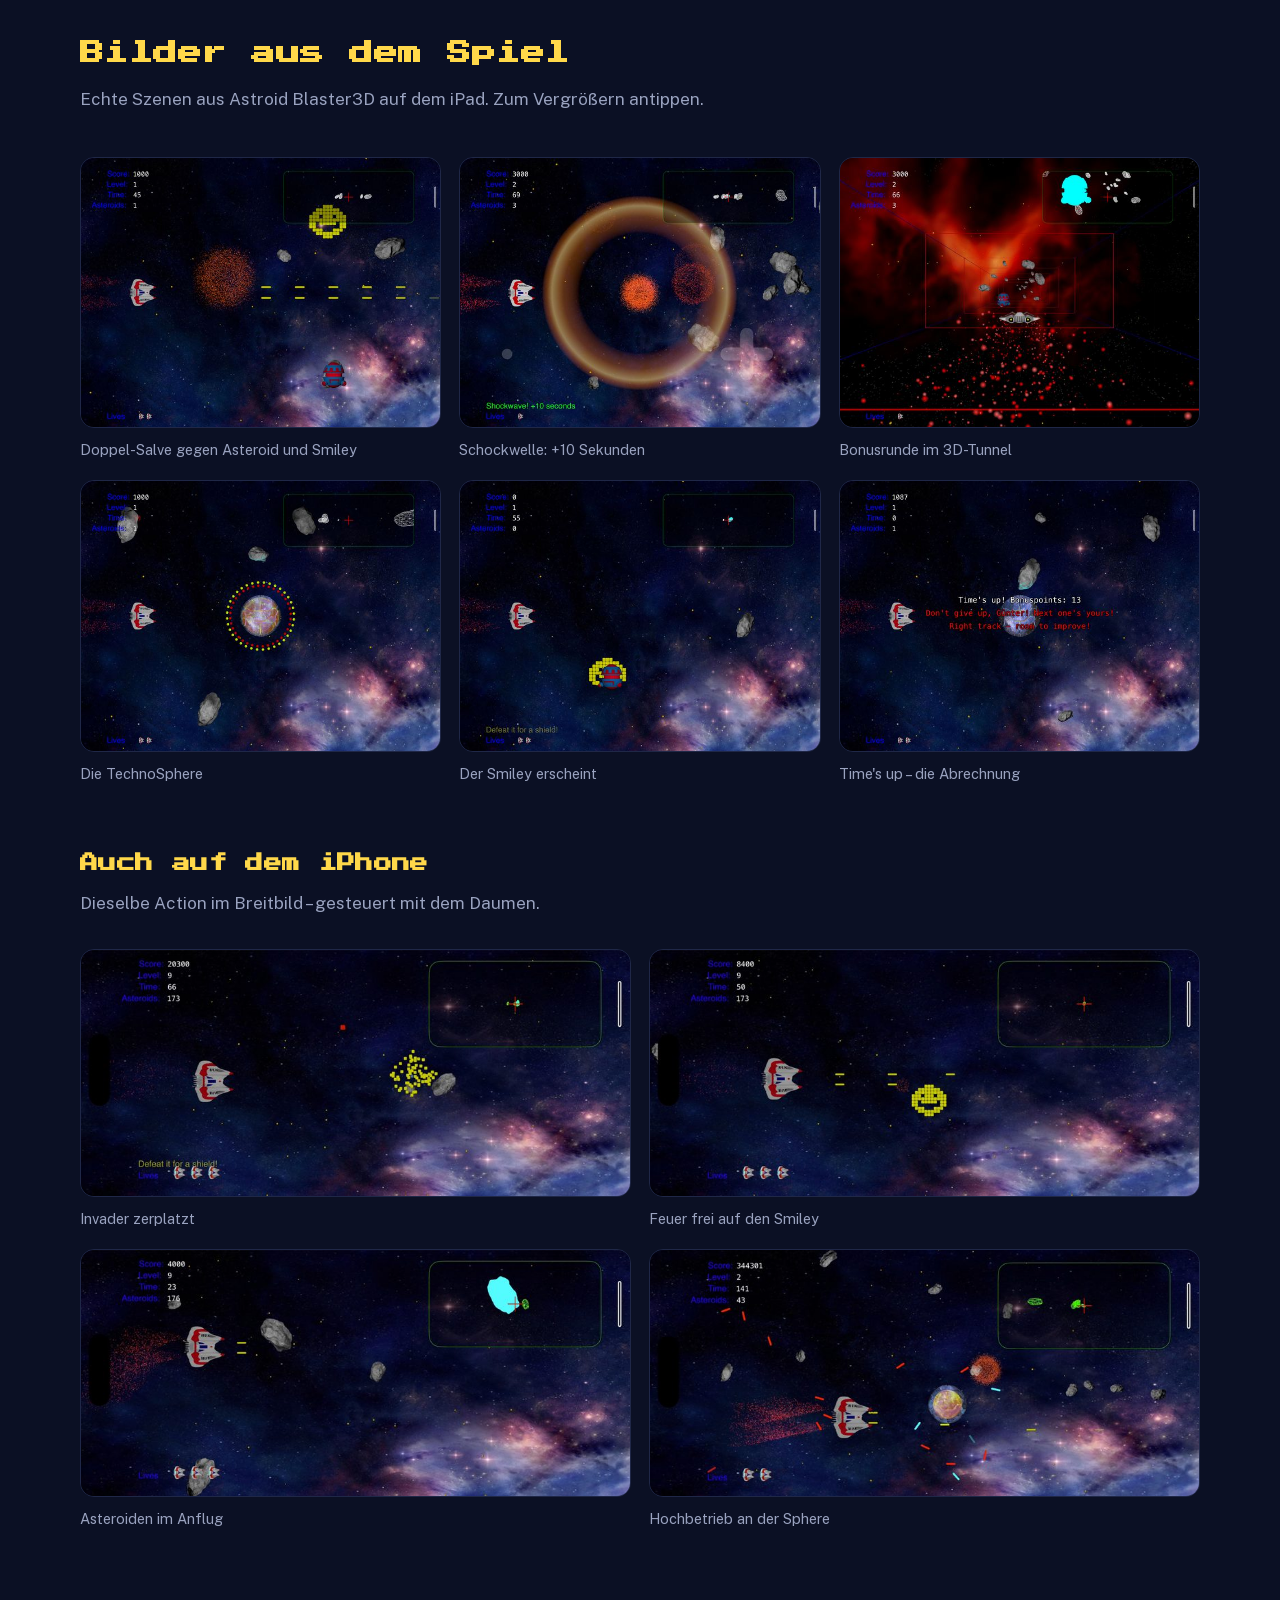
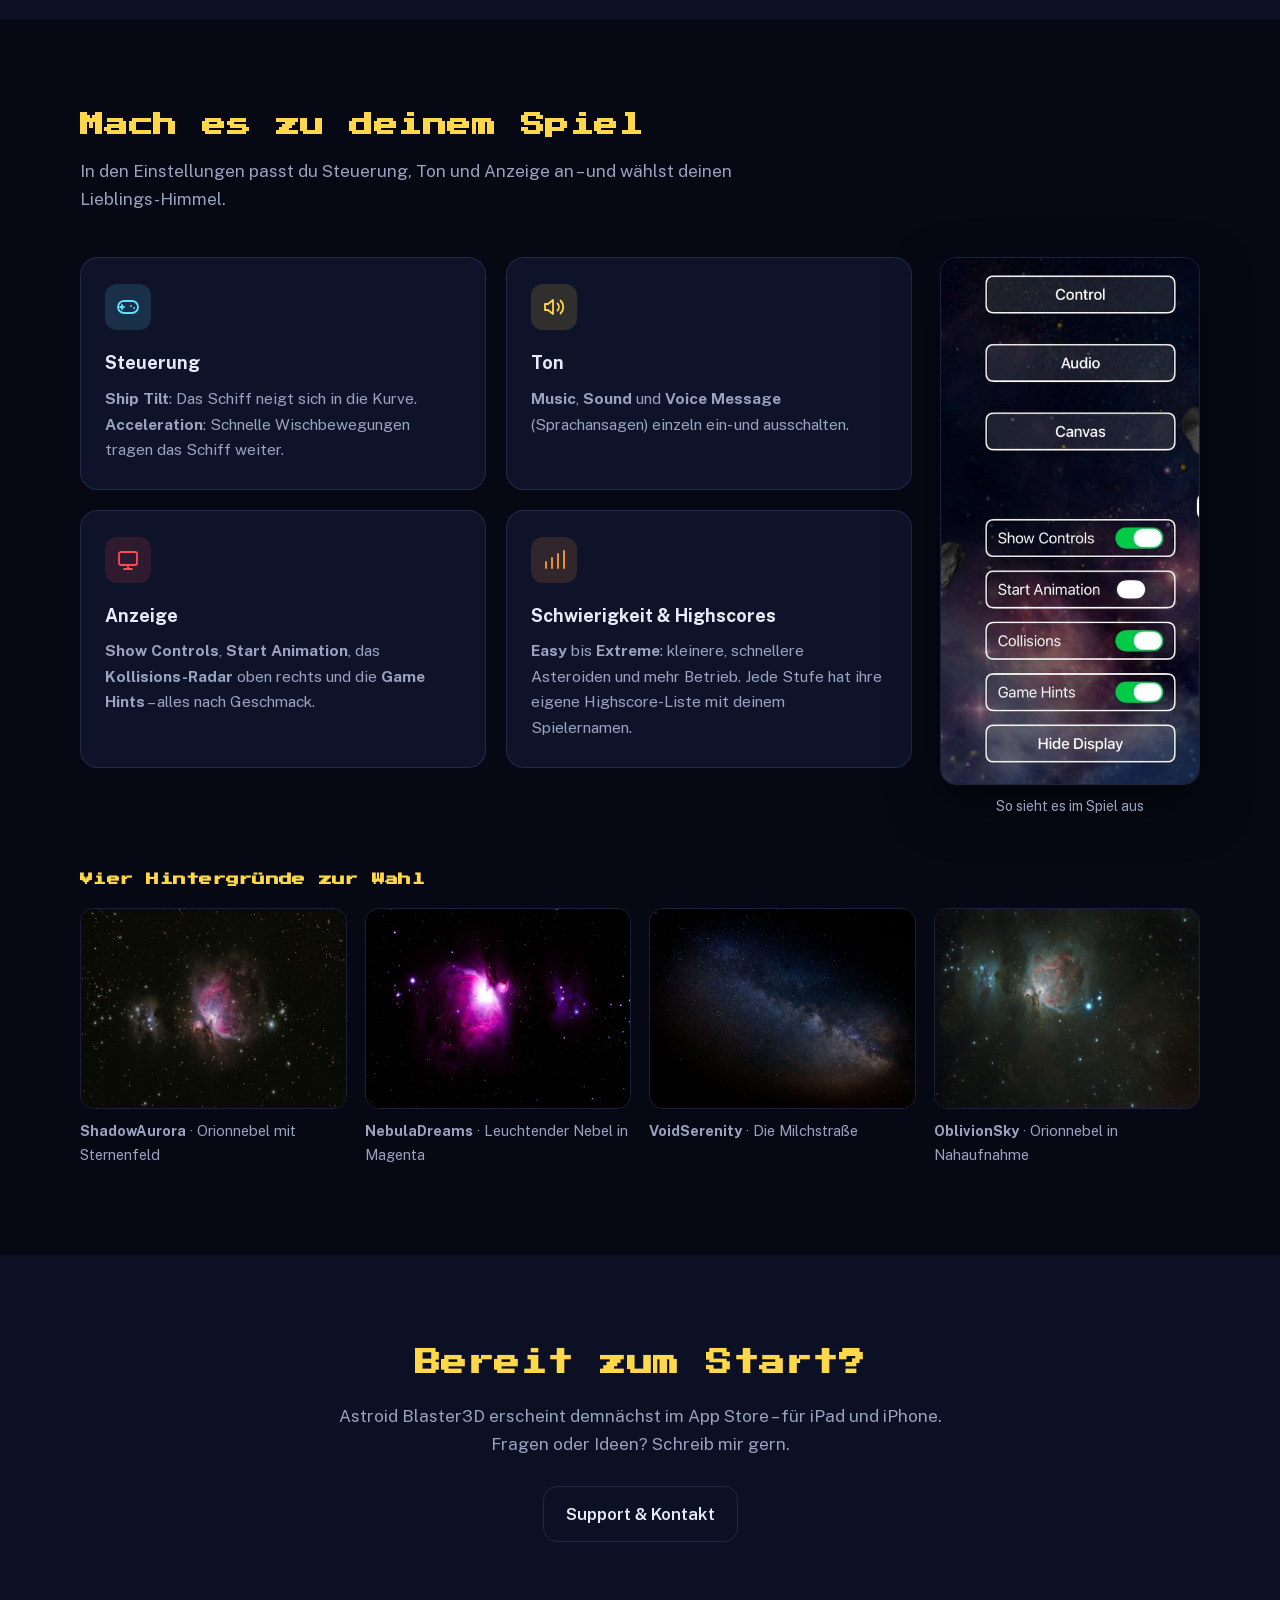
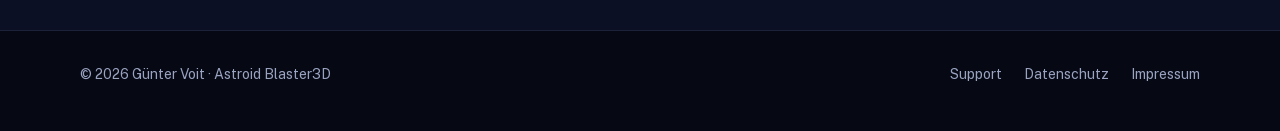
==== commit 6b1b715f: "Video "Das Spiel in Aktion" mit 2-Klick-Lösung Neuer Abschnitt nach dem Kopfbereich (DE/EN) mit dem " ====
--- a/index.html
+++ b/index.html
@@ -13,7 +13,7 @@
 <link rel="icon" href="img/favicon.png" type="image/png">
 <link rel="apple-touch-icon" href="img/apple-touch-icon.png">
 <link rel="alternate" hreflang="en" href="https://astroid-blaster.de/index-en.html">
-<link rel="stylesheet" href="home.css?v=3">
+<link rel="stylesheet" href="home.css?v=4">
 </head>
 <body>
 
@@ -21,6 +21,7 @@
   <div class="wrap">
     <a class="brand pixel" href="index.html"><img src="img/favicon.png" alt=""><span>ASTROID BLASTER 3D</span></a>
     <nav class="nav-links" aria-label="Hauptnavigation">
+      <a href="#video">Video</a>
       <a href="#features">Features</a>
       <a href="#gegner">Gegner</a>
       <a href="#bilder">Bilder</a>
@@ -49,6 +50,23 @@
       <div class="device">
         <img src="img/shot-action.jpg" width="1600" height="1200" alt="Spielszene: Das TwinShip feuert eine Doppel-Salve, ein Asteroid explodiert, oben grinst der Würfel-Smiley">
       </div>
+    </div>
+  </section>
+
+  <section id="video" class="section-alt">
+    <div class="wrap">
+      <div class="section-head">
+        <h2 class="pixel">Das Spiel in Aktion</h2>
+        <p>Level 1 auf dem iPad: Asteroiden abschießen, die Probe wirft ihre bunten Sterne ab – und der rote Stern macht Jagd auf das TwinShip.</p>
+      </div>
+      <div class="video-frame" data-video="6i5ziAL3kDg" data-title="Astroid Blaster3D – Level 1 auf dem iPad">
+        <a class="video-poster" href="https://www.youtube.com/watch?v=6i5ziAL3kDg" aria-label="Video abspielen (lädt YouTube)">
+          <img src="img/action-probe-star.jpg" width="1600" height="1170" loading="lazy" alt="Vorschau: Die Probe lässt ihren Stern frei">
+          <span class="play"><svg viewBox="0 0 24 24" fill="currentColor" aria-hidden="true"><path d="M7 4.5v15l13-7.5z"/></svg></span>
+        </a>
+      </div>
+      <p class="video-note">Das Video wird erst nach dem Klick von YouTube geladen. Dabei werden Daten an YouTube (Google) übertragen – mehr dazu in der <a href="datenschutz.html#youtube">Datenschutzerklärung</a>.</p>
+      <p class="video-channel">Mehr auf YouTube: <a href="https://www.youtube.com/@AstroidBlaster3D">@AstroidBlaster3D</a></p>
     </div>
   </section>
 
@@ -269,6 +287,22 @@
 </dialog>
 
 <script>
+  // Video erst nach dem Klick laden (2-Klick-Lösung) - vorher keine Verbindung zu
+  // YouTube. Ohne JavaScript öffnet der Link das Video direkt auf YouTube.
+  (function () {
+    document.querySelectorAll(".video-frame").forEach(function (frame) {
+      var link = frame.querySelector(".video-poster");
+      link.addEventListener("click", function (e) {
+        e.preventDefault();
+        var iframe = document.createElement("iframe");
+        iframe.src = "https://www.youtube-nocookie.com/embed/" + frame.dataset.video + "?autoplay=1&rel=0";
+        iframe.title = frame.dataset.title || "YouTube";
+        iframe.allow = "autoplay; encrypted-media; picture-in-picture; fullscreen";
+        iframe.allowFullscreen = true;
+        frame.replaceChild(iframe, link);
+      });
+    });
+  })();
   // Galerie-Bilder groß im Dialog zeigen - ohne JavaScript öffnet der Link einfach das Bild
   (function () {
     var dlg = document.getElementById("lightbox");
--- a/home.css
+++ b/home.css
@@ -335,6 +335,34 @@
 footer.site a { color: var(--muted); text-decoration: none; }
 footer.site a:hover { color: var(--text); }
 
+/* ---------- Video (2-Klick: YouTube lädt erst nach dem Klick) ---------- */
+.video-frame {
+  position: relative;
+  max-width: 920px;
+  aspect-ratio: 2388 / 1668;   /* iPad-Aufnahme im Querformat */
+  border-radius: 16px;
+  overflow: hidden;
+  border: 1px solid var(--border);
+  background: #000;
+}
+.video-frame iframe { position: absolute; inset: 0; width: 100%; height: 100%; border: 0; }
+.video-poster { position: absolute; inset: 0; display: block; color: #fff; }
+.video-poster img { width: 100%; height: 100%; object-fit: cover; filter: brightness(0.7); transition: filter 0.2s ease; }
+.video-poster:hover img, .video-poster:focus-visible img { filter: brightness(0.85); }
+.video-poster .play {
+  position: absolute; left: 50%; top: 50%;
+  width: 84px; height: 84px; margin: -42px 0 0 -42px;
+  border-radius: 50%;
+  background: var(--red);
+  display: grid; place-items: center;
+  box-shadow: 0 8px 30px rgba(0, 0, 0, 0.5);
+  transition: transform 0.2s ease;
+}
+.video-poster:hover .play { transform: scale(1.08); }
+.video-poster .play svg { width: 34px; height: 34px; margin-left: 5px; }
+.video-note { color: var(--muted); font-size: 14px; margin: 14px 0 0; max-width: 920px; }
+.video-channel { margin: 10px 0 0; font-size: 15px; }
+
 /* ---------- Responsive ---------- */
 @media (max-width: 1000px) {
   .features { grid-template-columns: repeat(2, 1fr); }
@@ -363,4 +391,5 @@
 @media (prefers-reduced-motion: reduce) {
   html { scroll-behavior: auto; }
   .gallery a { transition: none; }
-}
+  .video-poster img, .video-poster .play { transition: none; }
+}
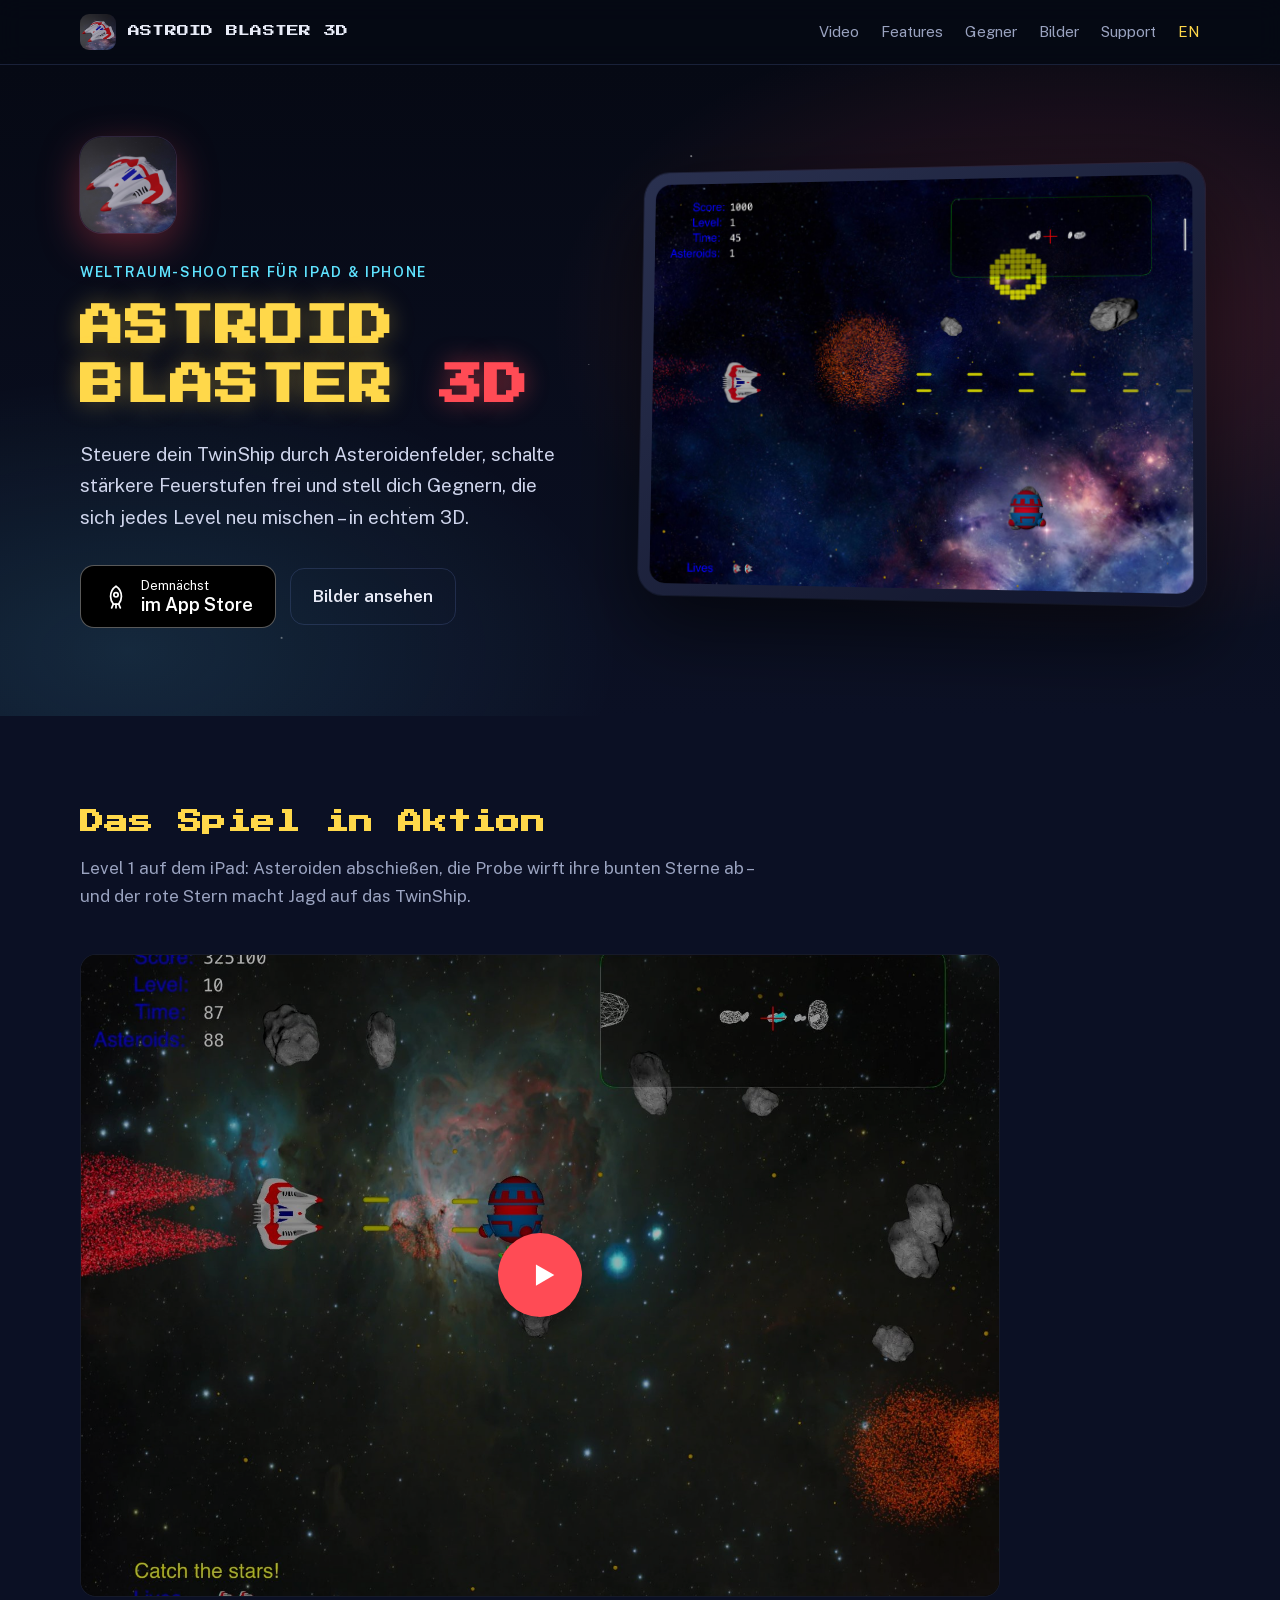
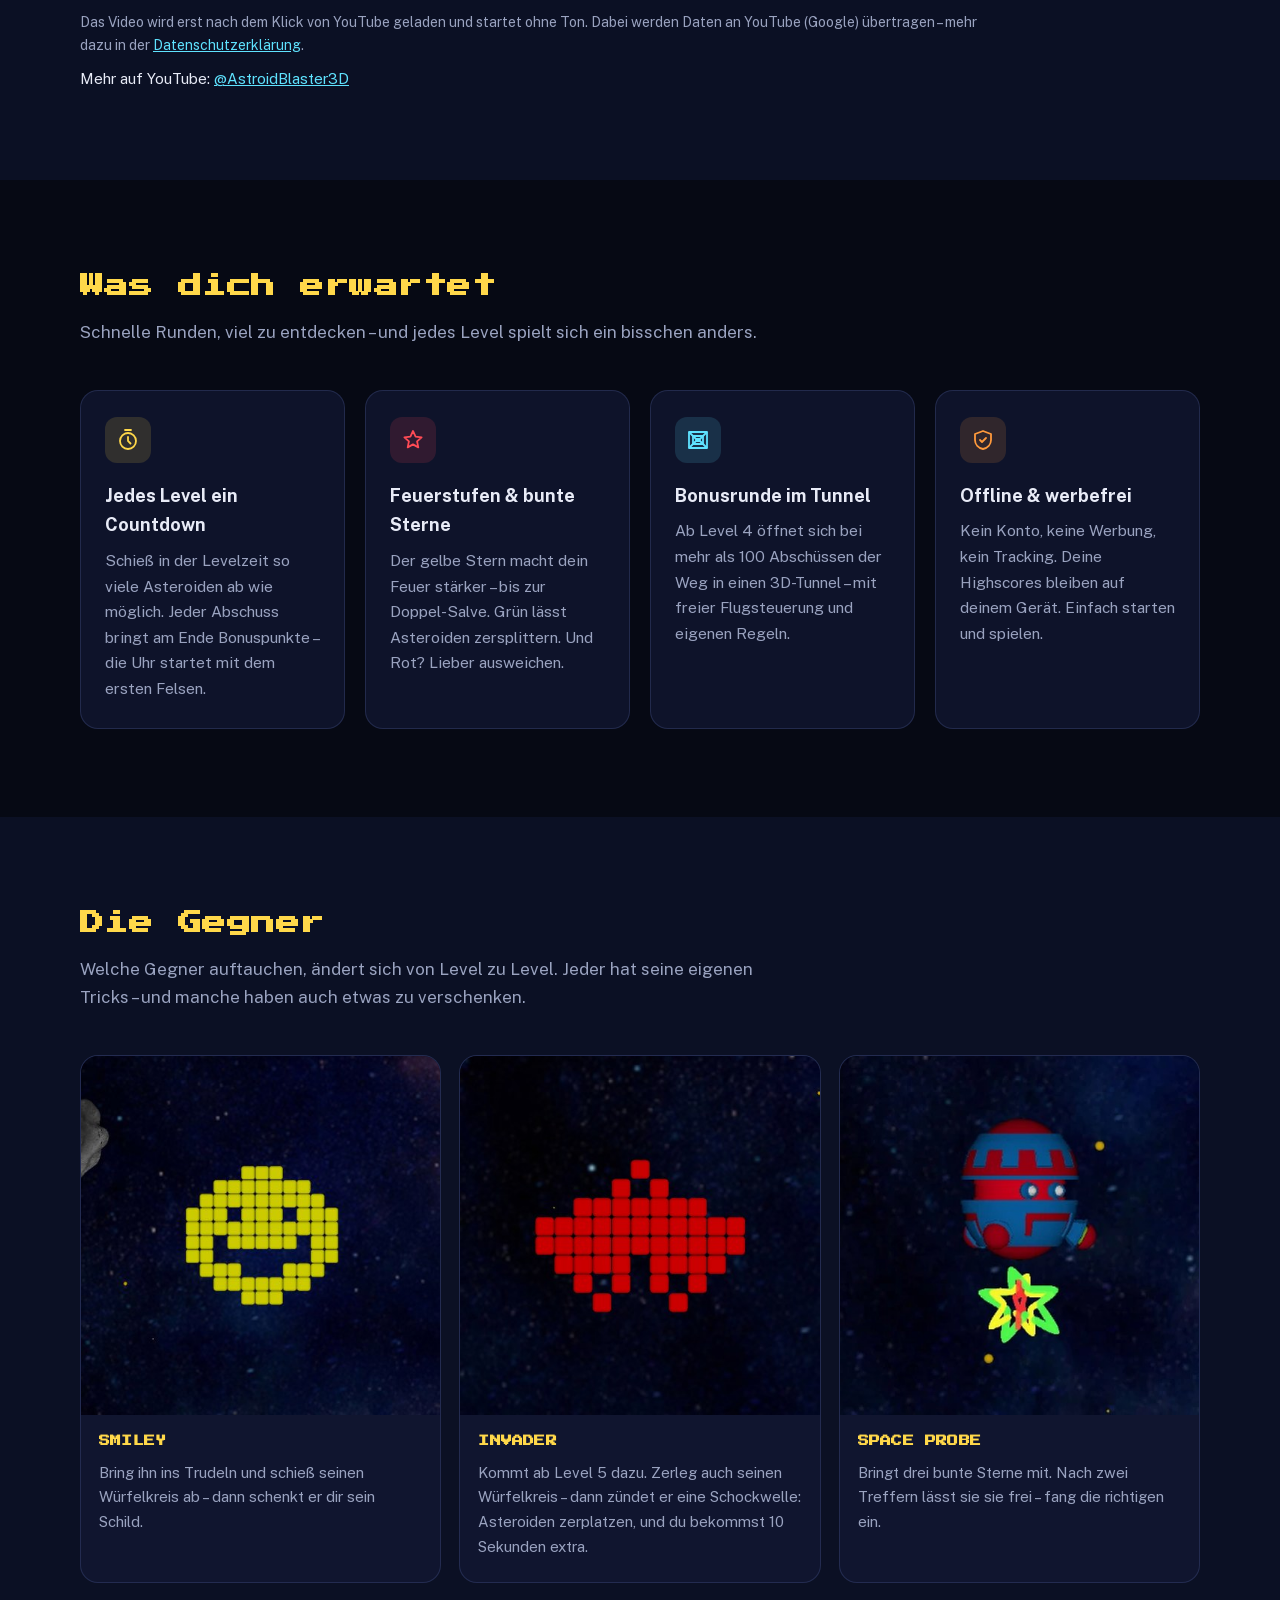
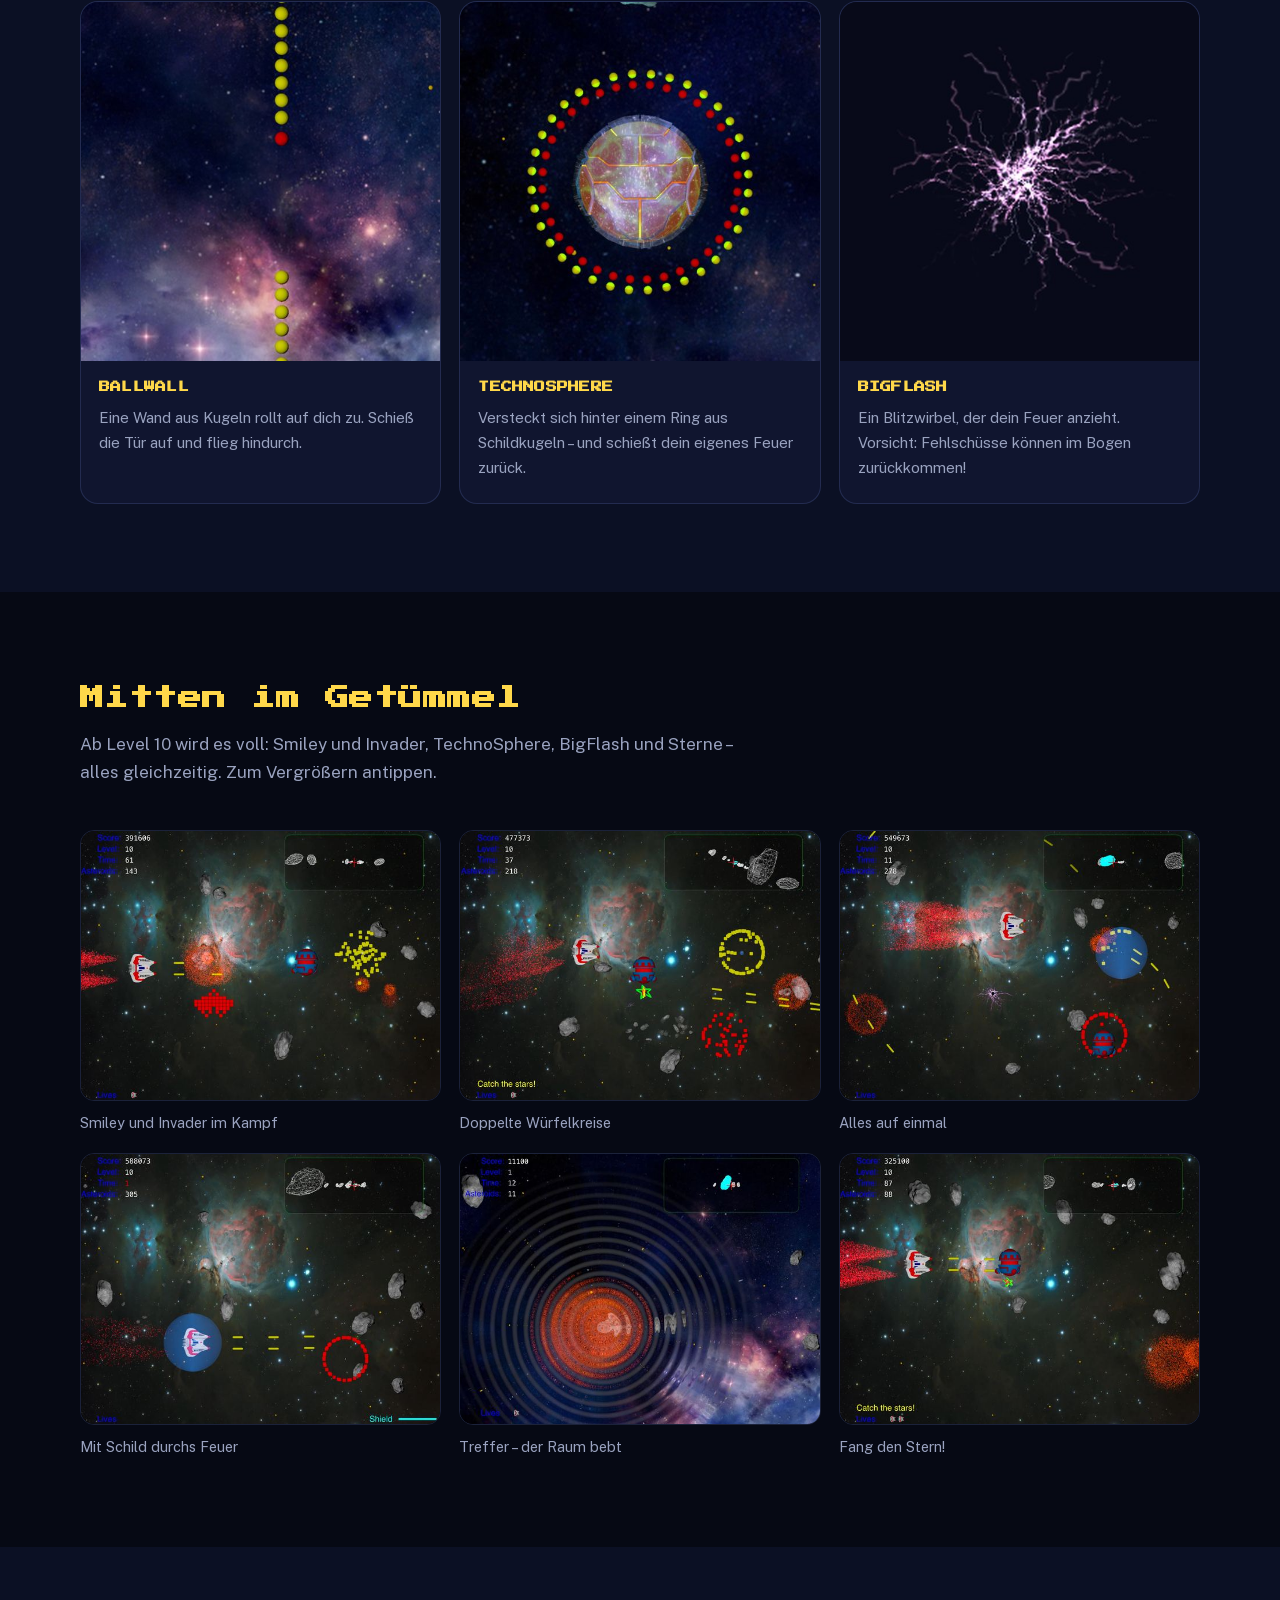
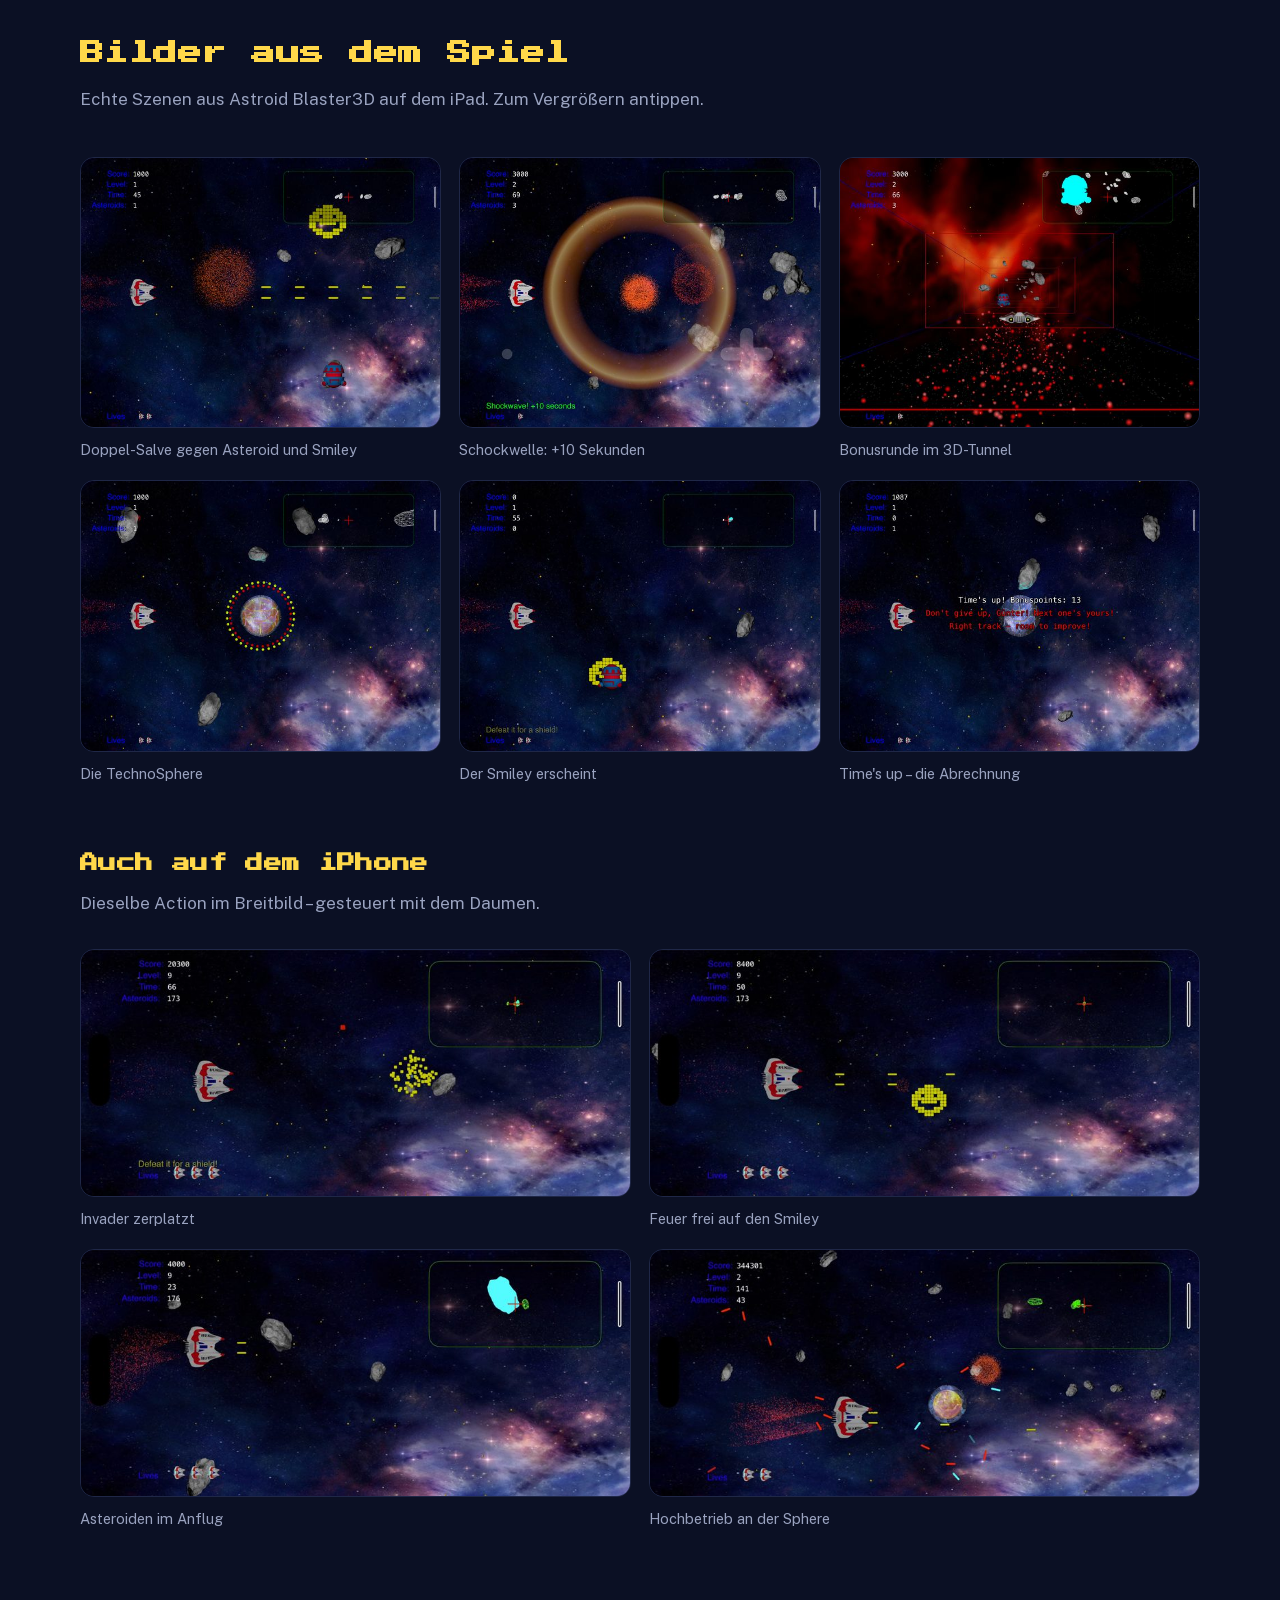
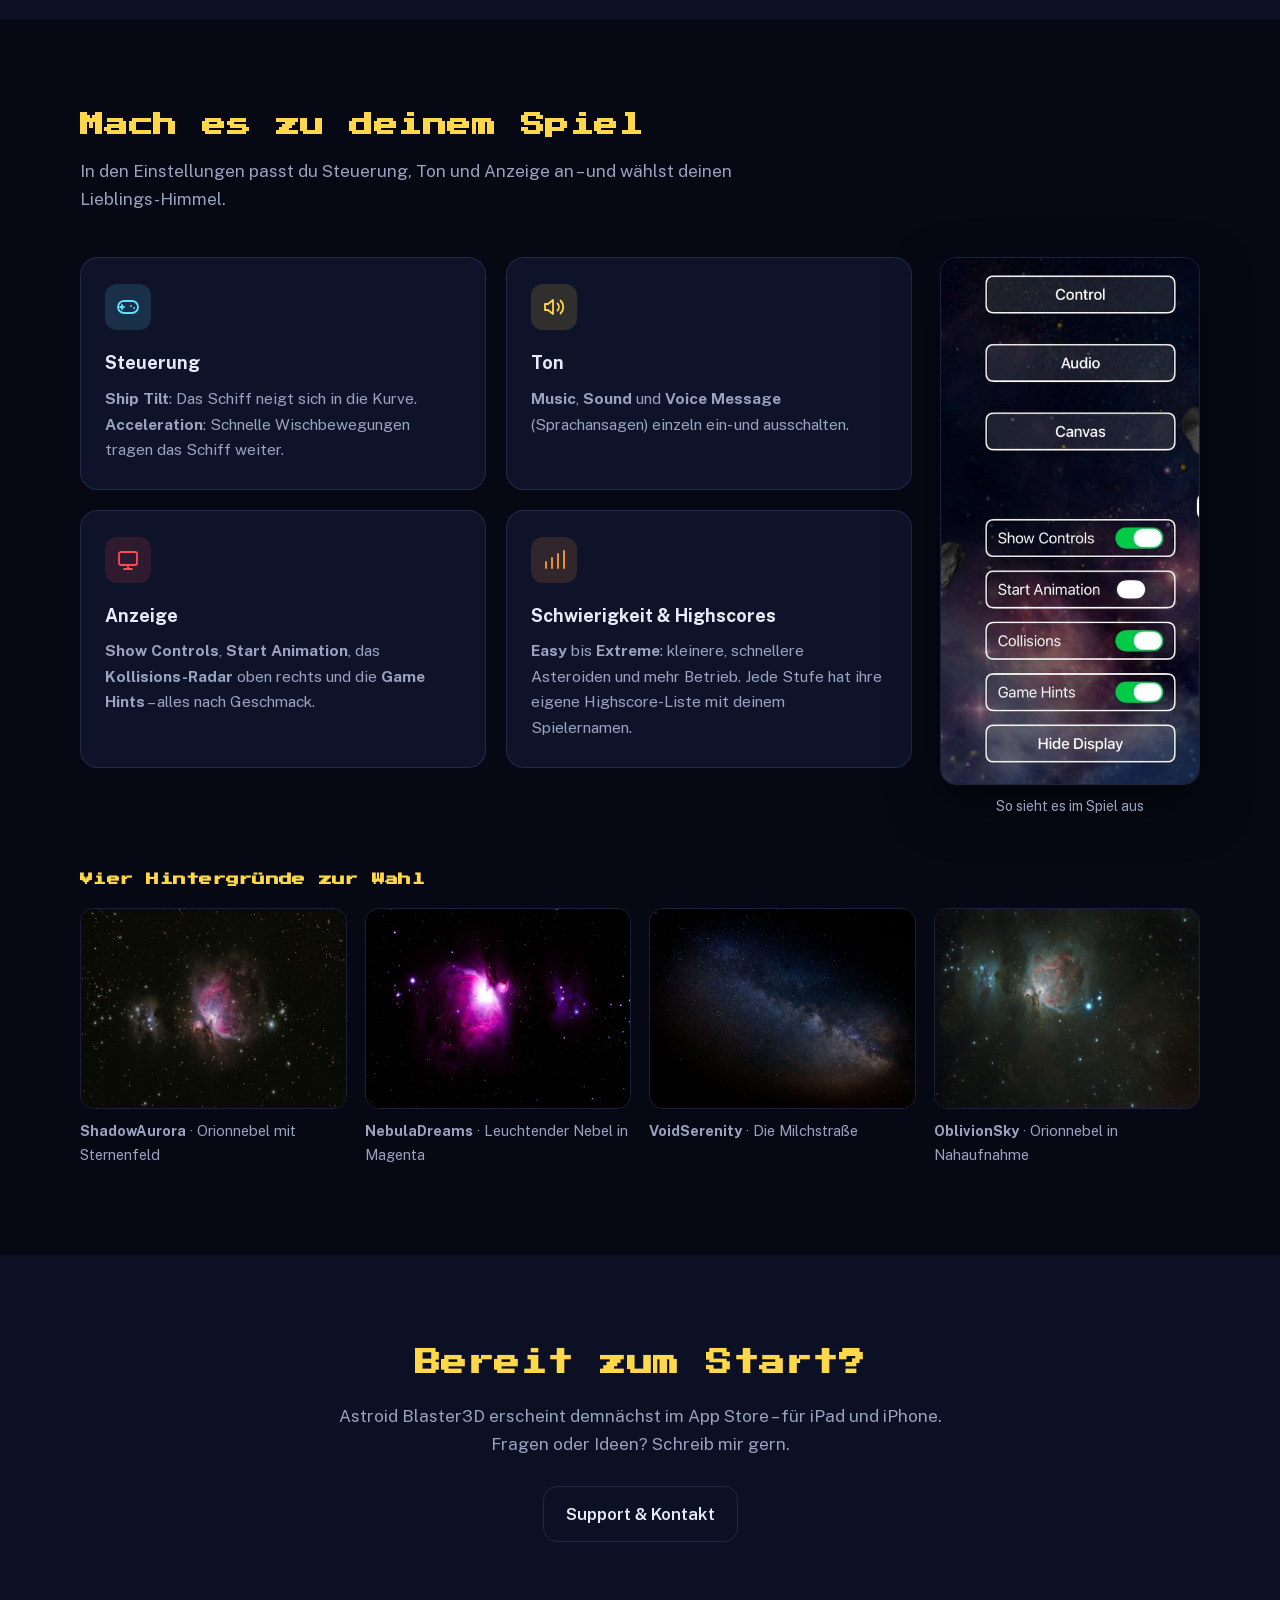
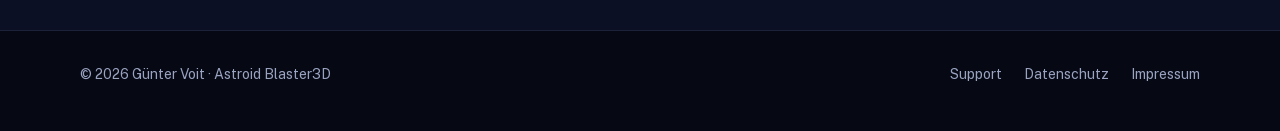
==== commit a739286a: "Video startet nach dem Klick stumm Safari blockiert den Autostart mit Ton aus dem YouTube-Fenster - " ====
--- a/index.html
+++ b/index.html
@@ -65,7 +65,7 @@
           <span class="play"><svg viewBox="0 0 24 24" fill="currentColor" aria-hidden="true"><path d="M7 4.5v15l13-7.5z"/></svg></span>
         </a>
       </div>
-      <p class="video-note">Das Video wird erst nach dem Klick von YouTube geladen. Dabei werden Daten an YouTube (Google) übertragen – mehr dazu in der <a href="datenschutz.html#youtube">Datenschutzerklärung</a>.</p>
+      <p class="video-note">Das Video wird erst nach dem Klick von YouTube geladen und startet ohne Ton. Dabei werden Daten an YouTube (Google) übertragen – mehr dazu in der <a href="datenschutz.html#youtube">Datenschutzerklärung</a>.</p>
       <p class="video-channel">Mehr auf YouTube: <a href="https://www.youtube.com/@AstroidBlaster3D">@AstroidBlaster3D</a></p>
     </div>
   </section>
@@ -288,14 +288,16 @@
 
 <script>
   // Video erst nach dem Klick laden (2-Klick-Lösung) - vorher keine Verbindung zu
-  // YouTube. Ohne JavaScript öffnet der Link das Video direkt auf YouTube.
+  // YouTube. Stumm (mute=1): Safari blockiert den Autostart mit Ton aus fremden
+  // Fenstern, sonst brauchte es einen zweiten Klick. Ohne JavaScript öffnet der
+  // Link das Video direkt auf YouTube.
   (function () {
     document.querySelectorAll(".video-frame").forEach(function (frame) {
       var link = frame.querySelector(".video-poster");
       link.addEventListener("click", function (e) {
         e.preventDefault();
         var iframe = document.createElement("iframe");
-        iframe.src = "https://www.youtube-nocookie.com/embed/" + frame.dataset.video + "?autoplay=1&rel=0";
+        iframe.src = "https://www.youtube-nocookie.com/embed/" + frame.dataset.video + "?autoplay=1&mute=1&rel=0";
         iframe.title = frame.dataset.title || "YouTube";
         iframe.allow = "autoplay; encrypted-media; picture-in-picture; fullscreen";
         iframe.allowFullscreen = true;
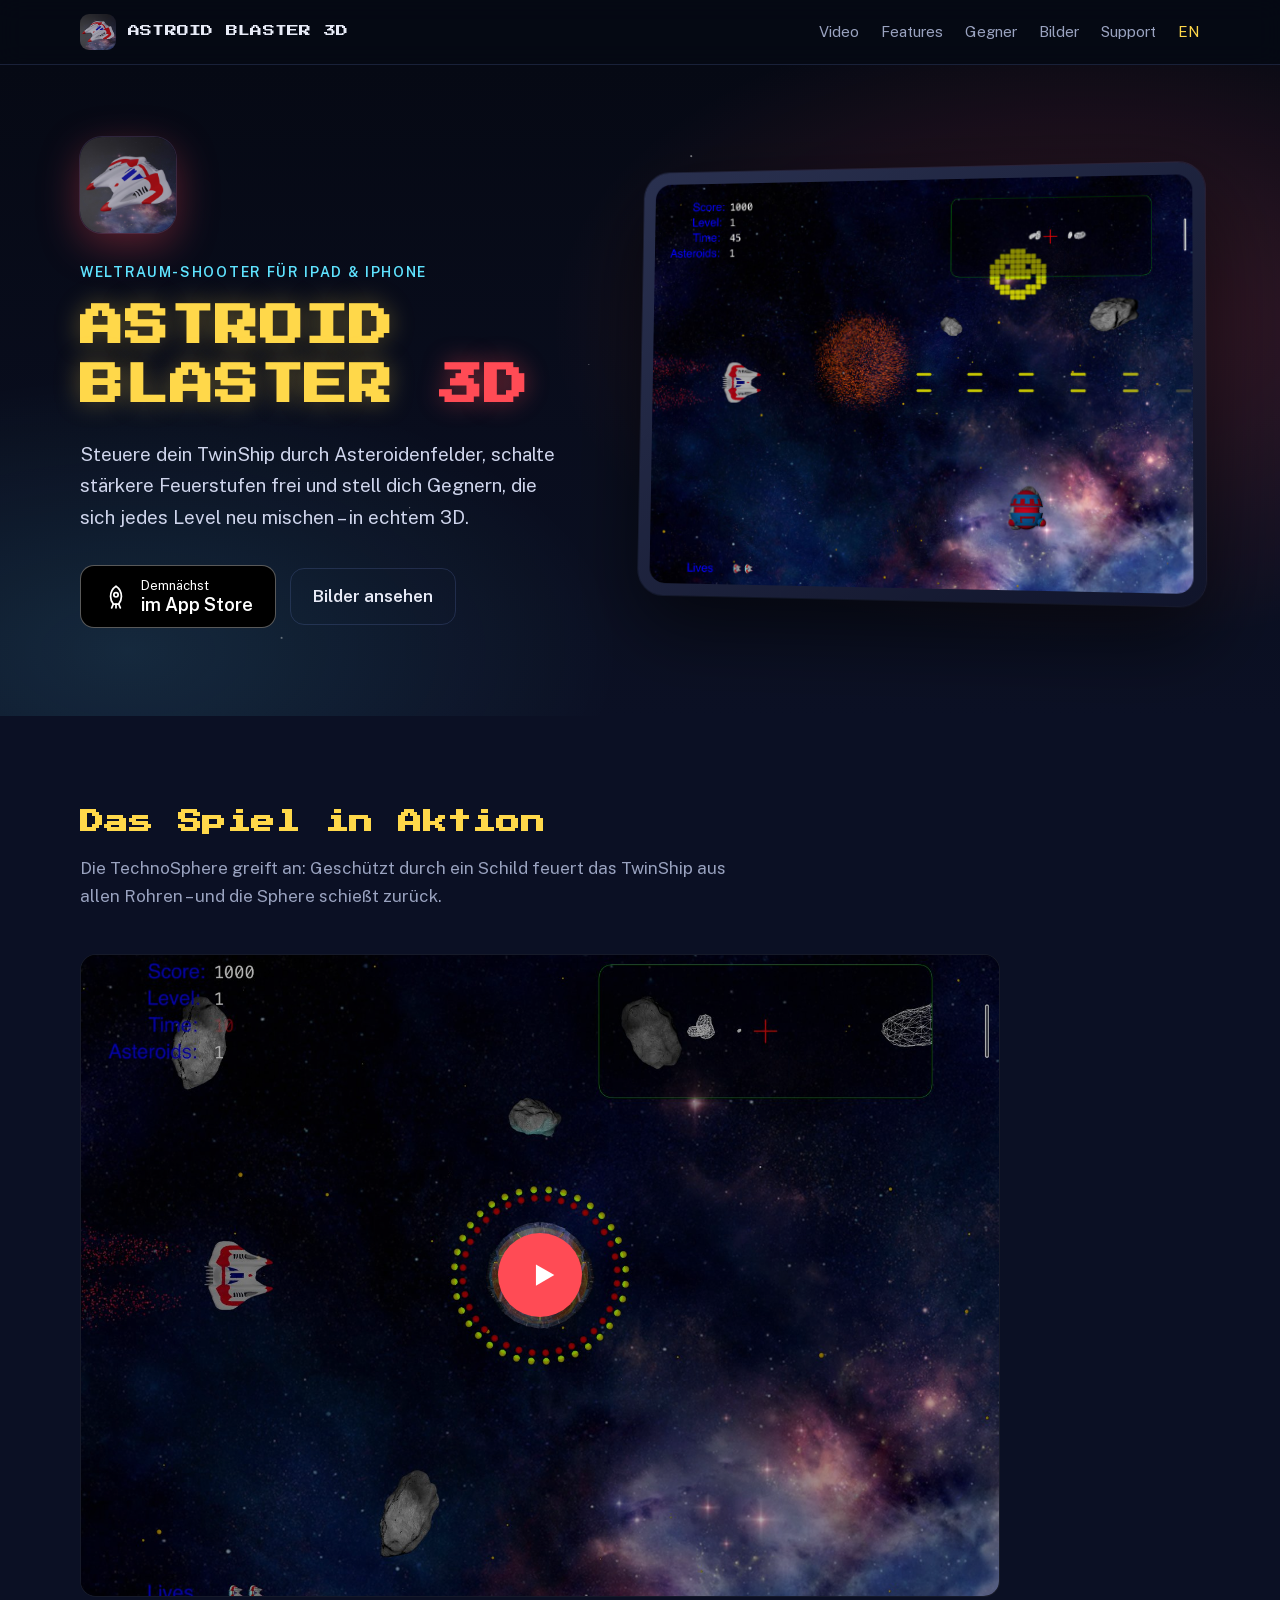
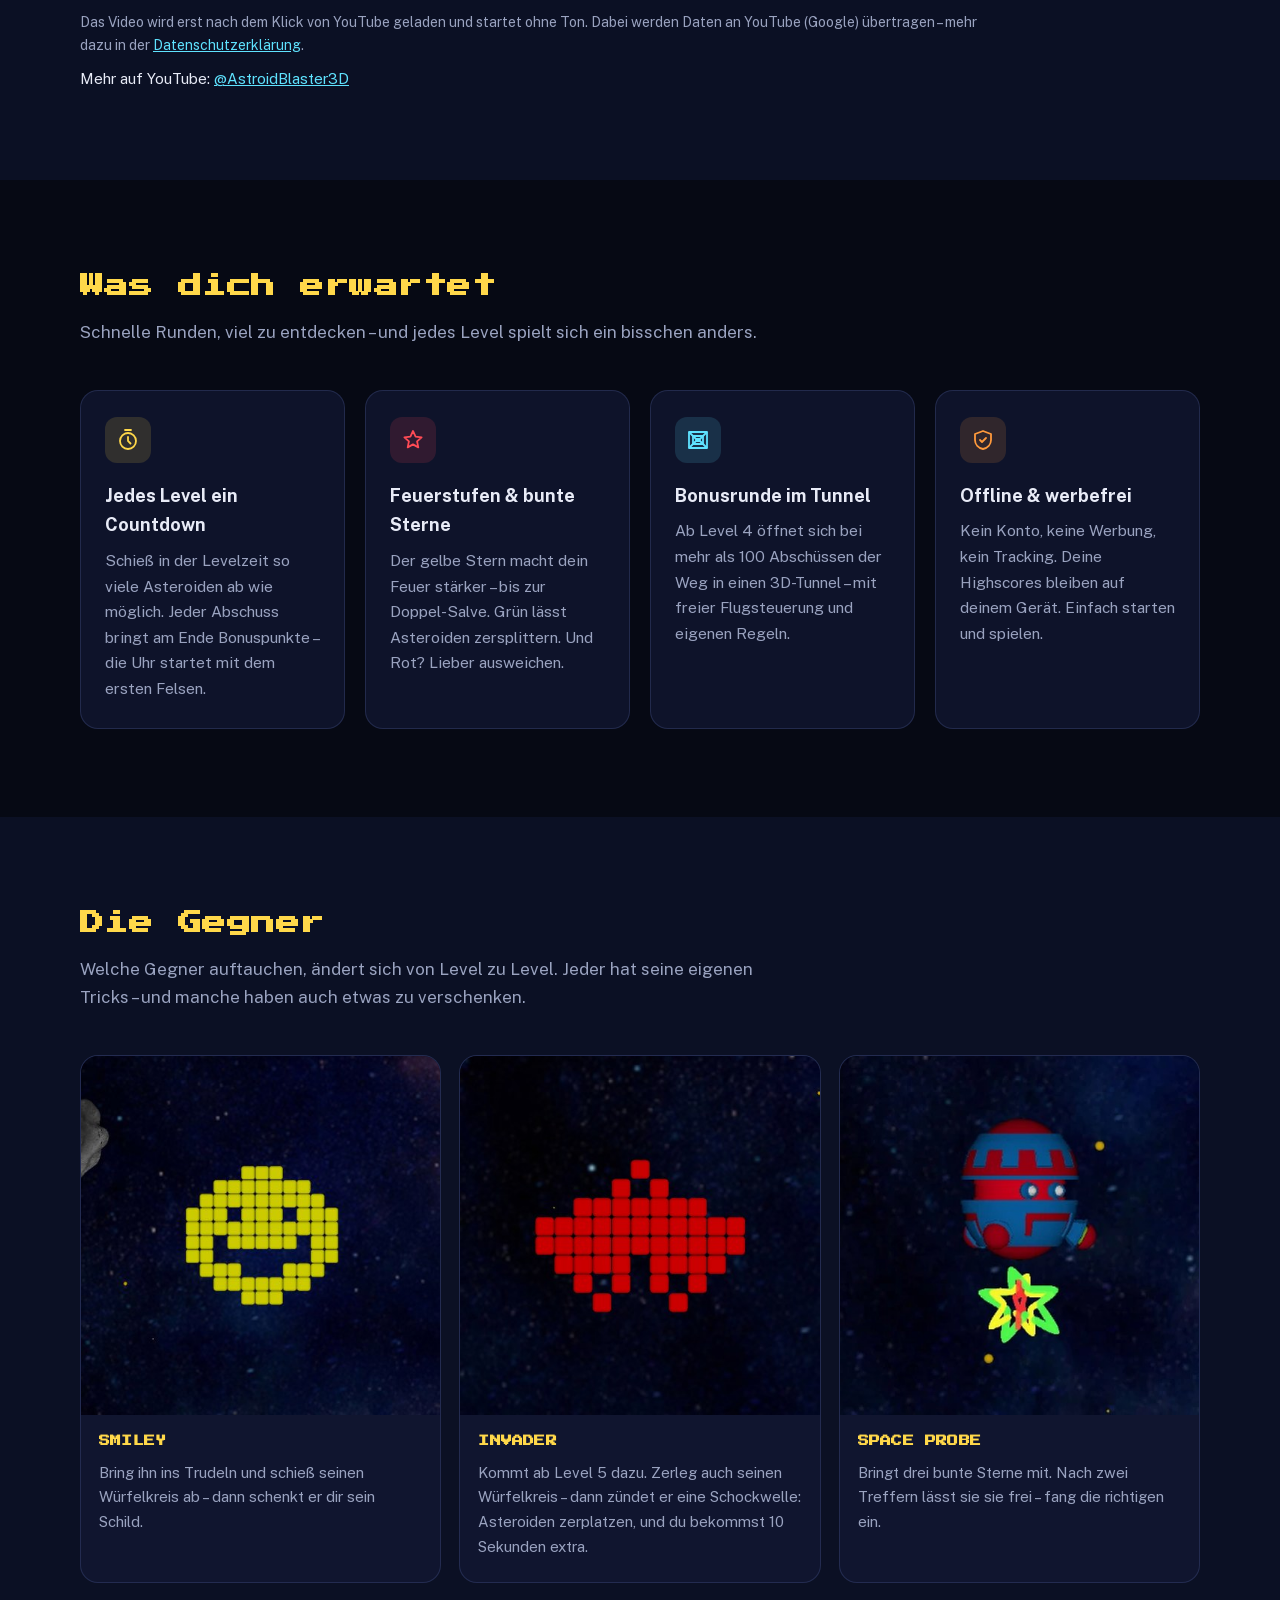
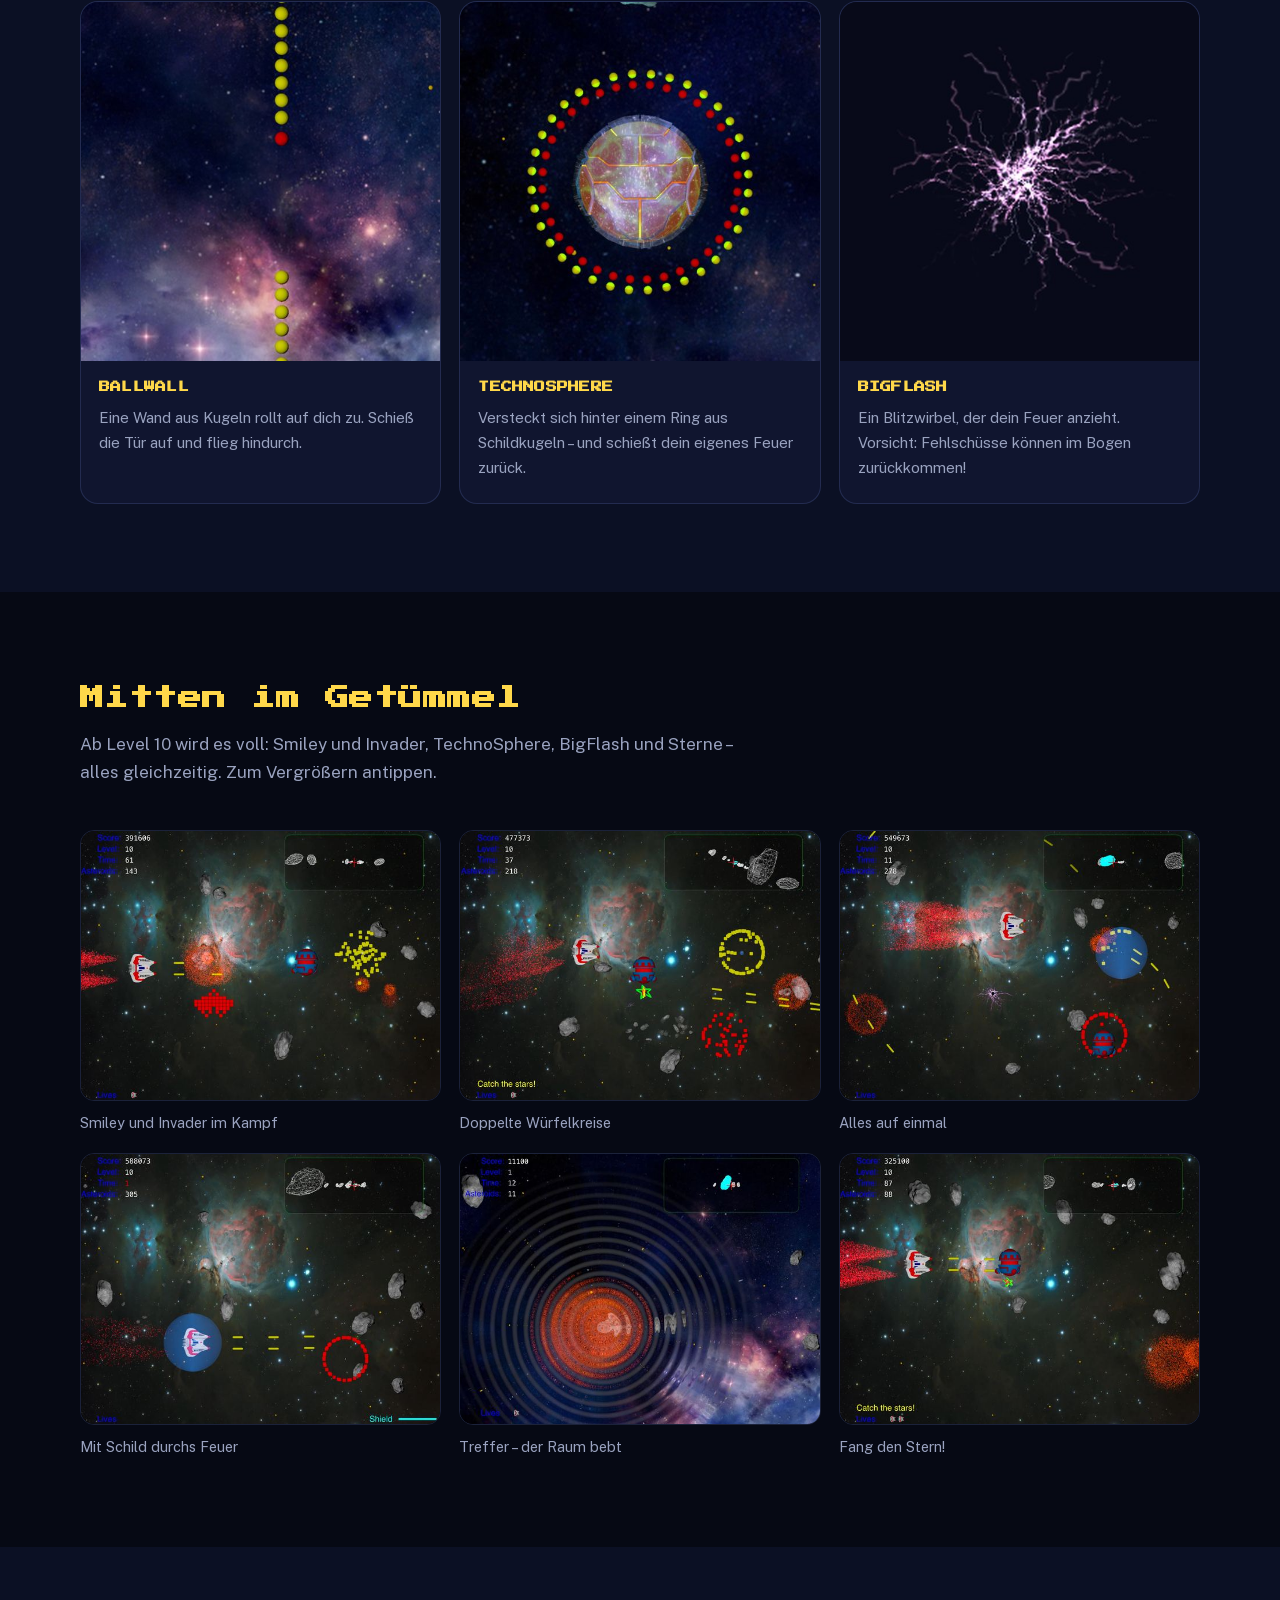
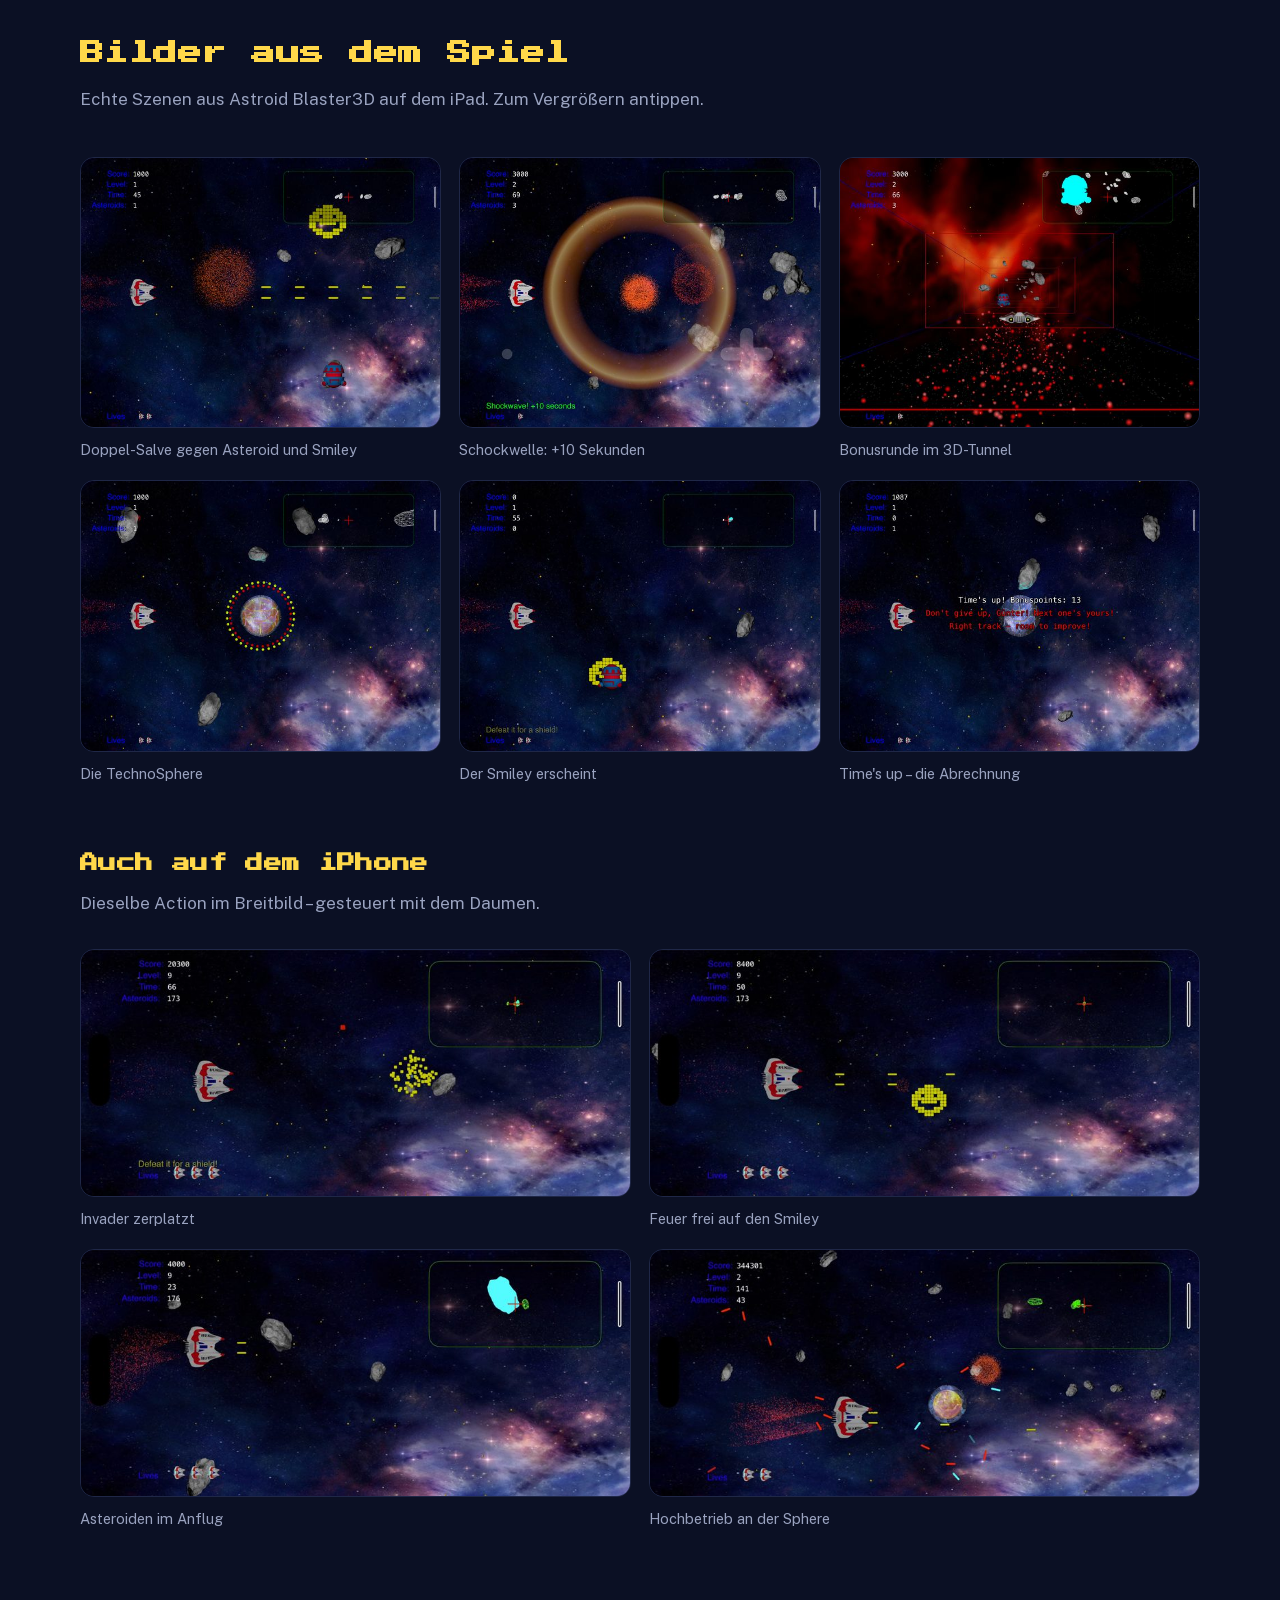
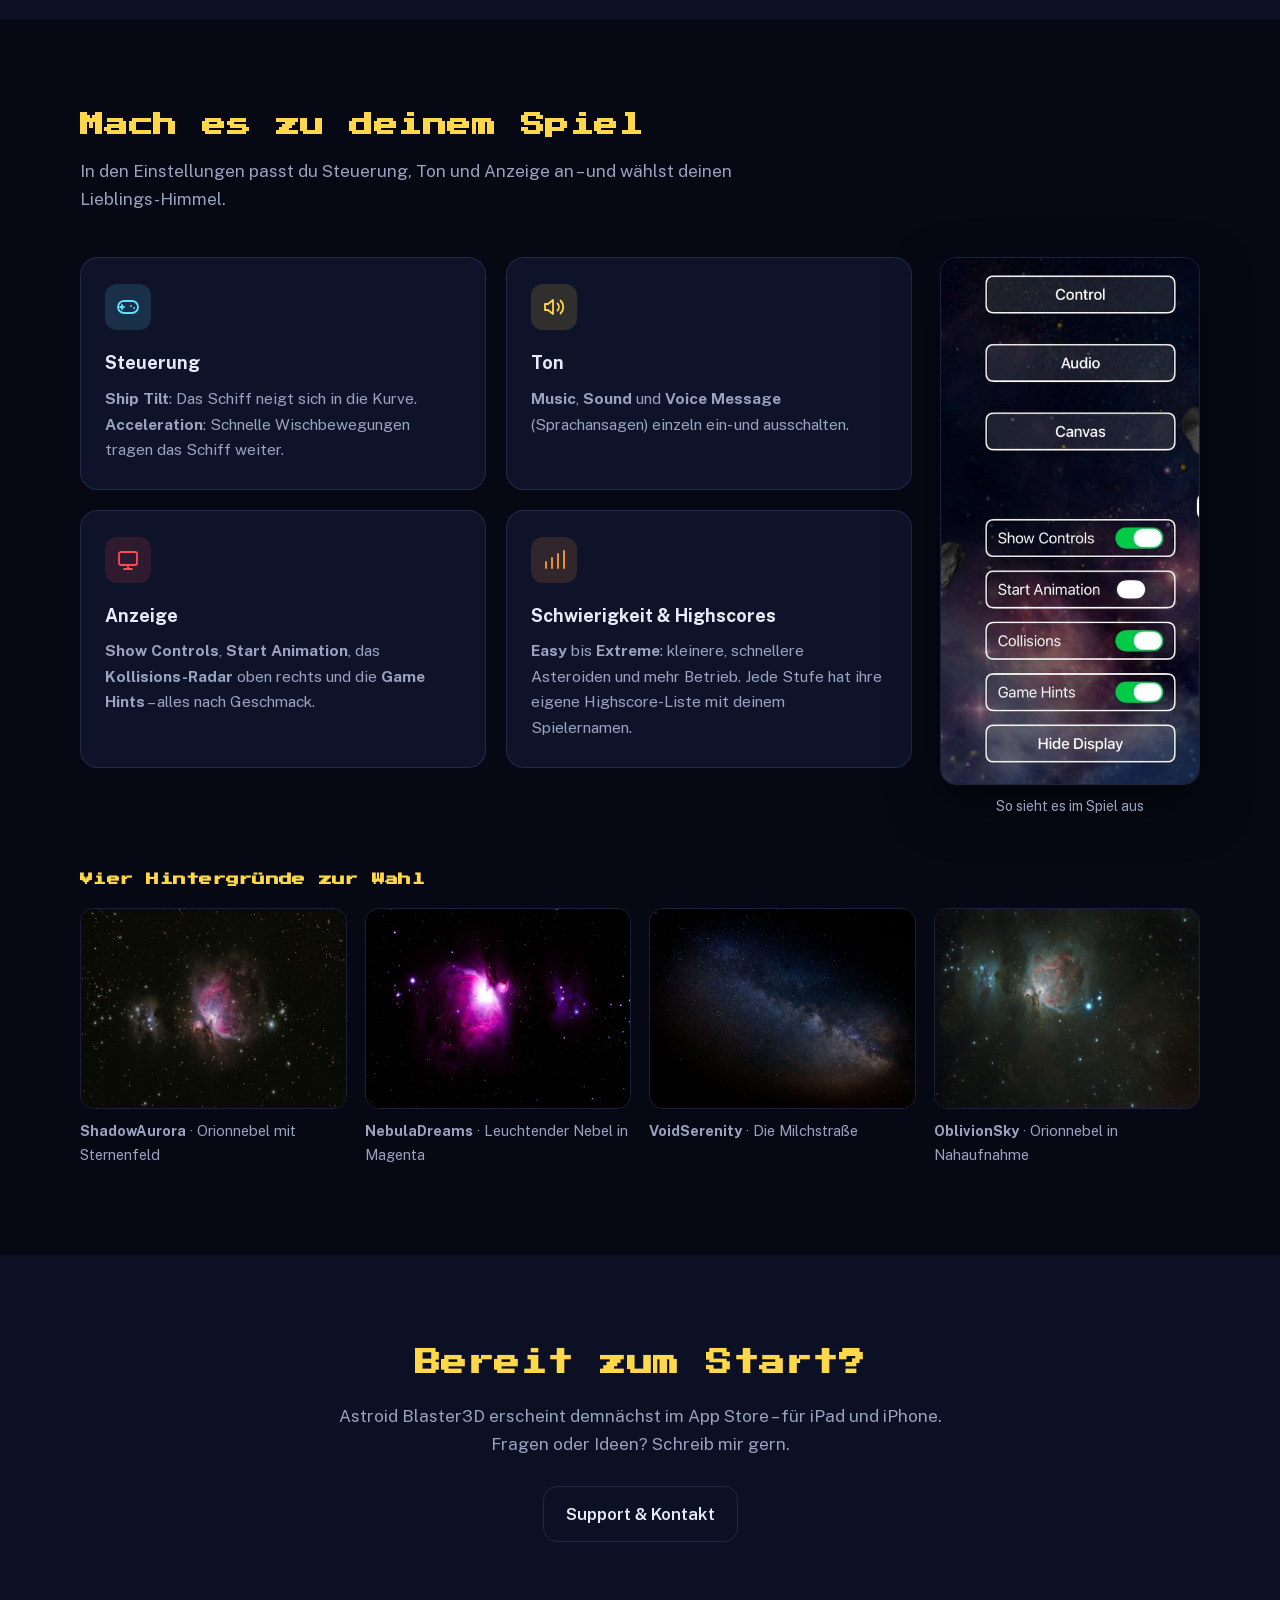
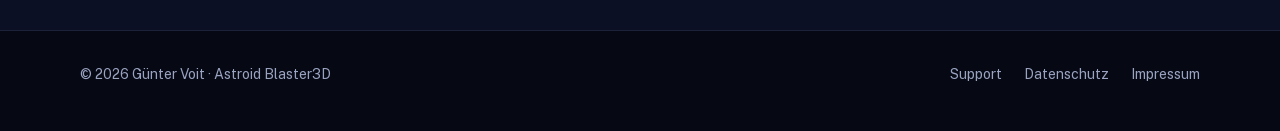
==== commit 77cc6749: "Homepage-Video: TechnoSphere statt Level 1 Das Sphere-Video (mit Schild, Sphere schießt zurück) erse" ====
--- a/index.html
+++ b/index.html
@@ -57,11 +57,11 @@
     <div class="wrap">
       <div class="section-head">
         <h2 class="pixel">Das Spiel in Aktion</h2>
-        <p>Level 1 auf dem iPad: Asteroiden abschießen, die Probe wirft ihre bunten Sterne ab – und der rote Stern macht Jagd auf das TwinShip.</p>
-      </div>
-      <div class="video-frame" data-video="6i5ziAL3kDg" data-title="Astroid Blaster3D – Level 1 auf dem iPad">
-        <a class="video-poster" href="https://www.youtube.com/watch?v=6i5ziAL3kDg" aria-label="Video abspielen (lädt YouTube)">
-          <img src="img/action-probe-star.jpg" width="1600" height="1170" loading="lazy" alt="Vorschau: Die Probe lässt ihren Stern frei">
+        <p>Die TechnoSphere greift an: Geschützt durch ein Schild feuert das TwinShip aus allen Rohren – und die Sphere schießt zurück.</p>
+      </div>
+      <div class="video-frame" data-video="Ty1Vjz3LN7g" data-title="Astroid Blaster3D – die TechnoSphere greift an">
+        <a class="video-poster" href="https://www.youtube.com/watch?v=Ty1Vjz3LN7g" aria-label="Video abspielen (lädt YouTube)">
+          <img src="img/shot-sphere.jpg" width="1600" height="1200" loading="lazy" alt="Vorschau: Die TechnoSphere hinter ihrem Schildring">
           <span class="play"><svg viewBox="0 0 24 24" fill="currentColor" aria-hidden="true"><path d="M7 4.5v15l13-7.5z"/></svg></span>
         </a>
       </div>
